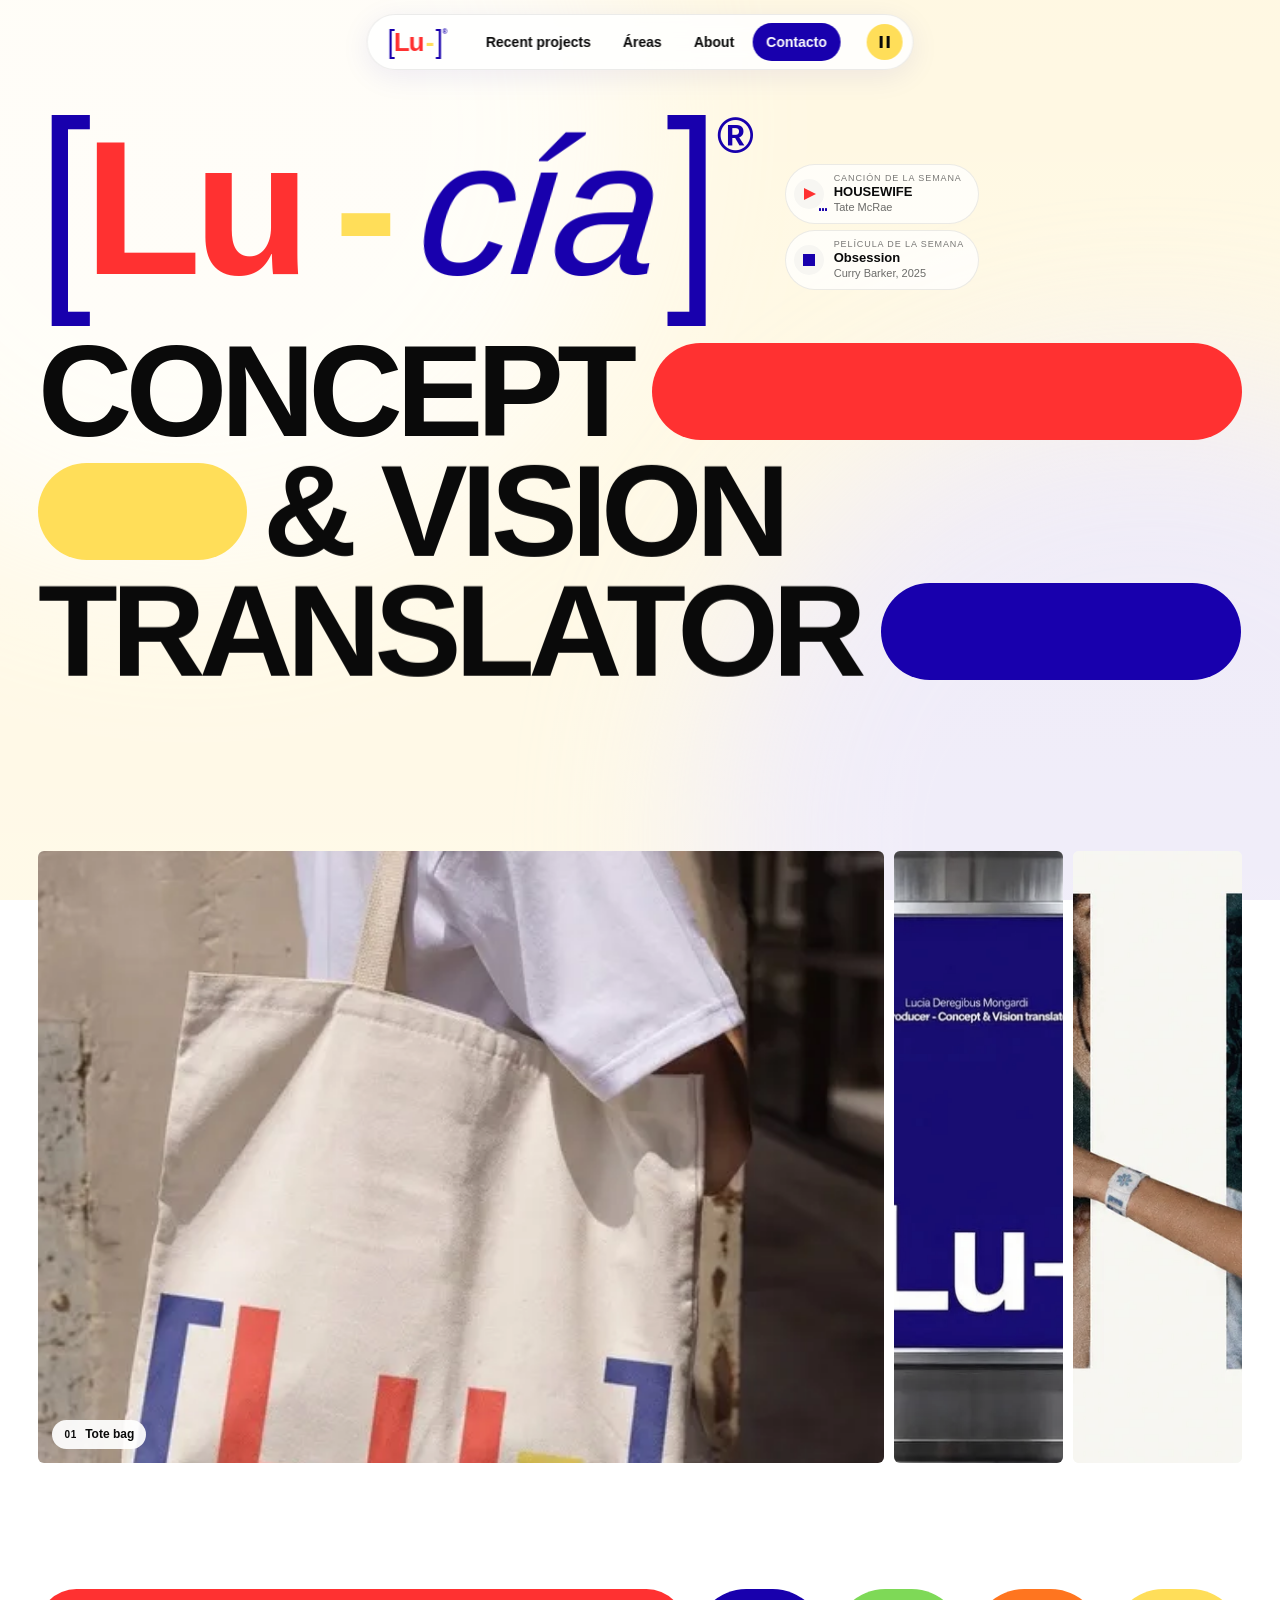
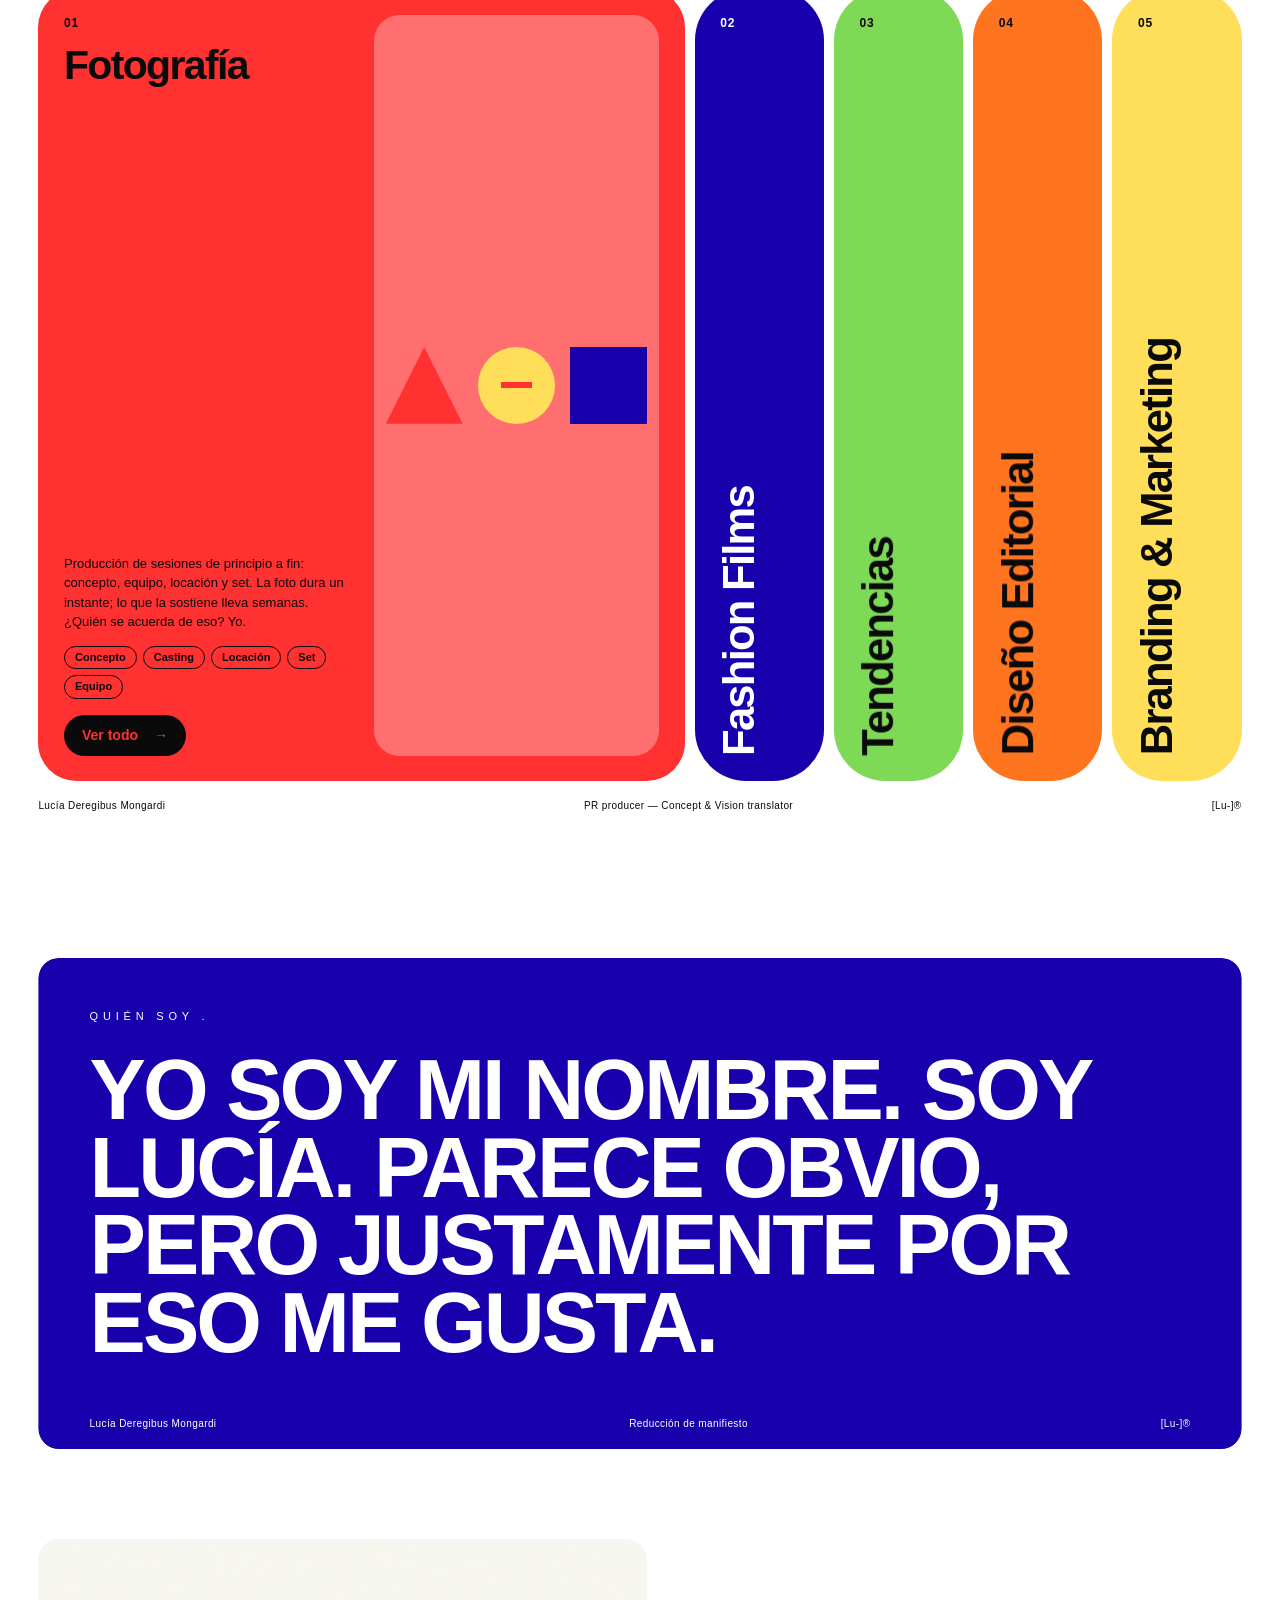
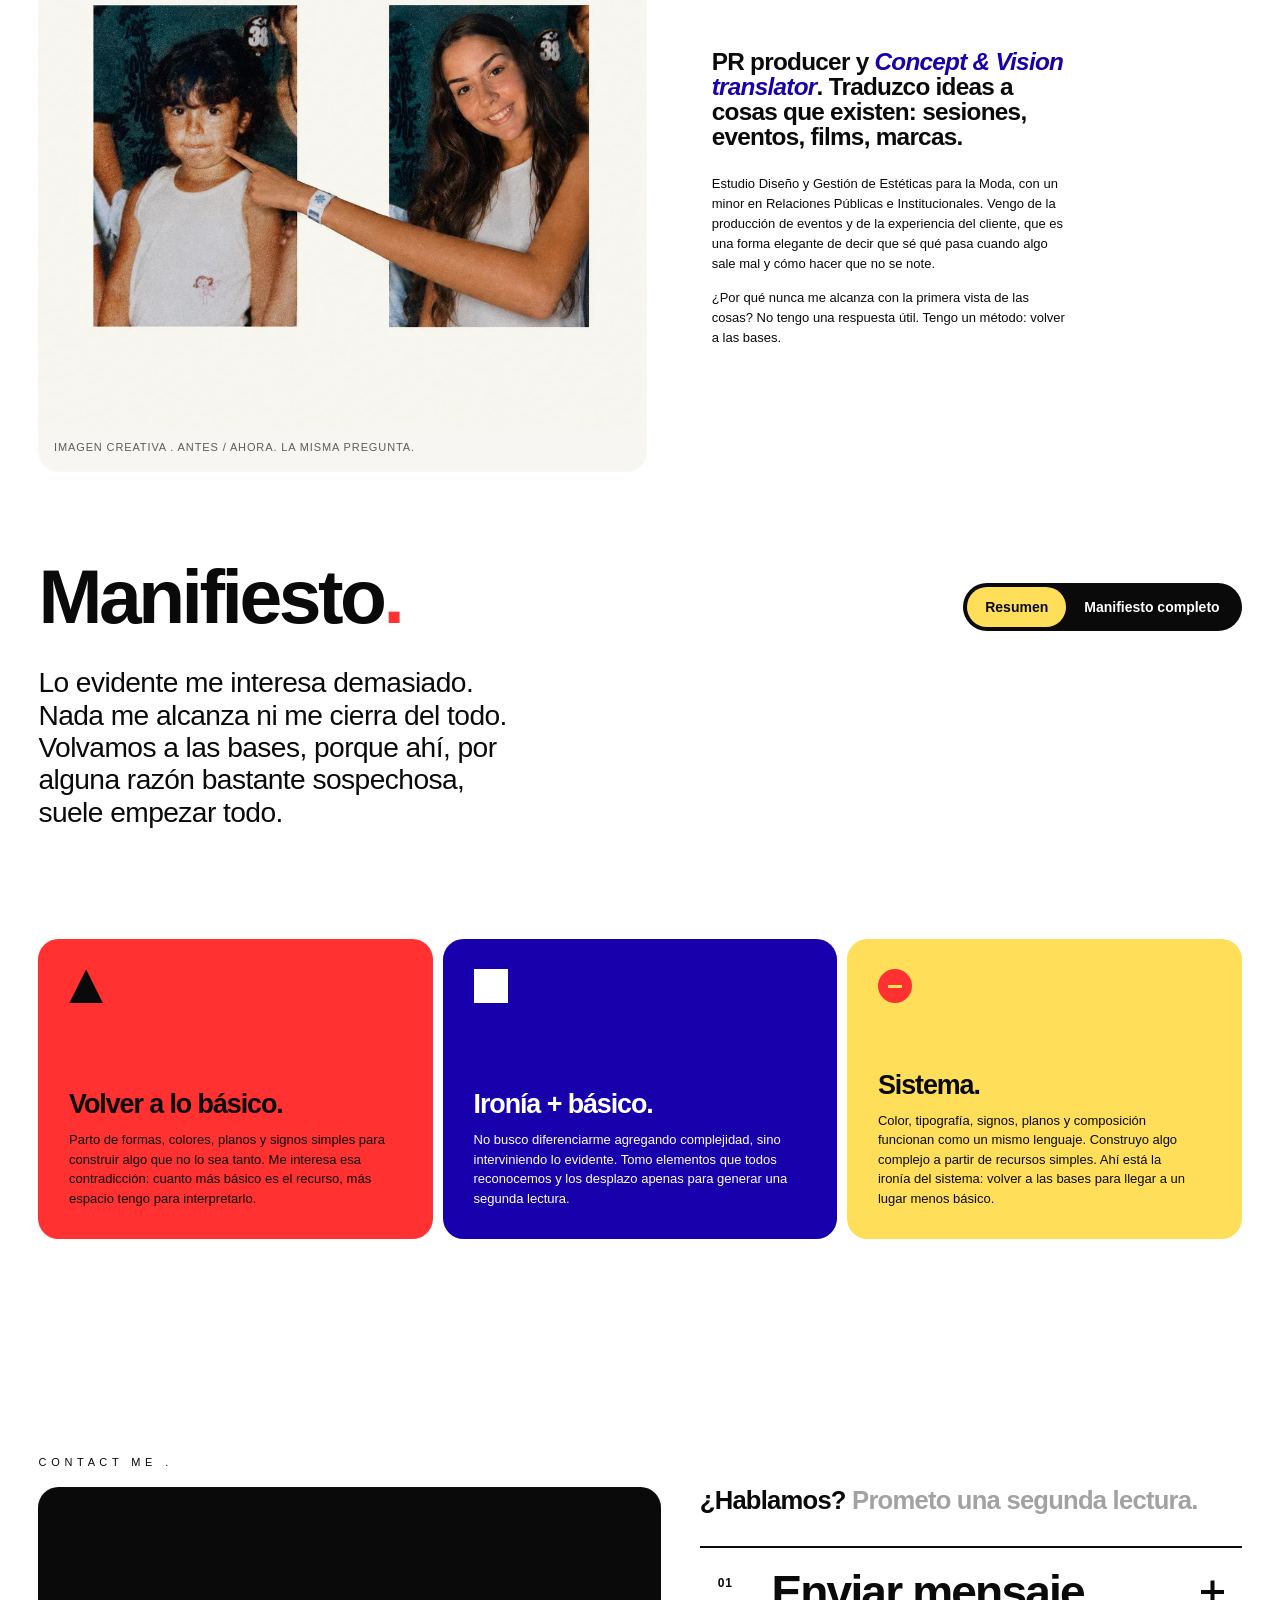
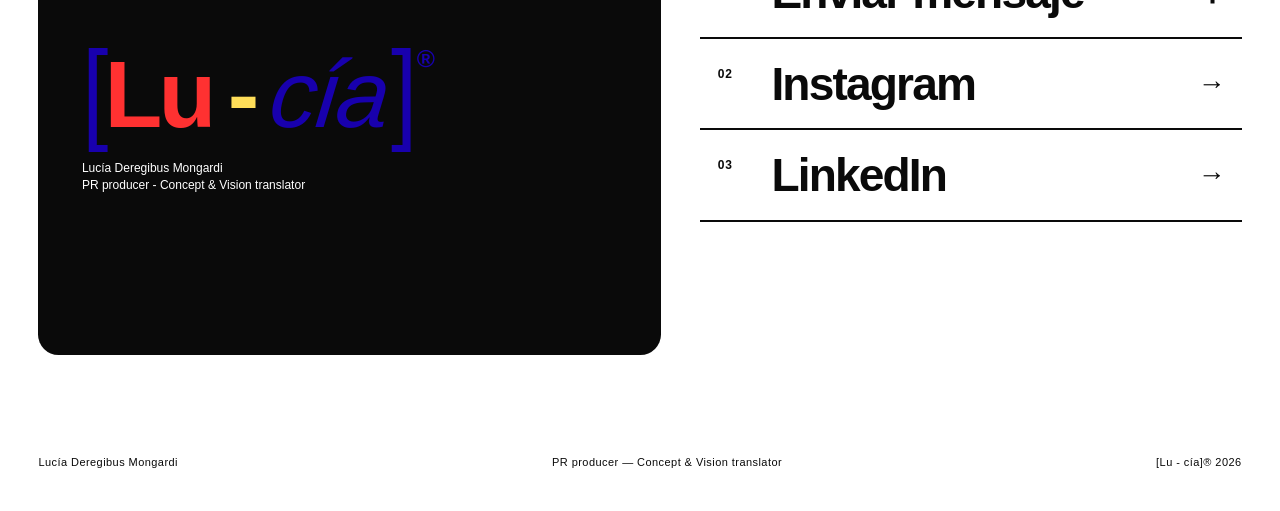
==== index.html @ e4027fa1 "Canción de la semana de fondo y "Recent projects" - Saca "mi portfolio creativo" del home. - HOUSEWI" ====
<!doctype html>
<html lang="es-AR">
<head>
  <meta charset="utf-8">
  <meta name="viewport" content="width=device-width, initial-scale=1">
  <title>[Lu - cía]® — Lucía Deregibus Mongardi · PR producer</title>
  <meta name="description" content="Lucía Deregibus Mongardi — PR producer · Concept & Vision translator. Fotografía, fashion films, tendencias, diseño editorial y branding. Volver a lo básico para llegar a un lugar menos básico.">
  <meta name="theme-color" content="#1800ad">

  <!-- Open Graph -->
  <meta property="og:type" content="website">
  <meta property="og:locale" content="es_AR">
  <meta property="og:title" content="[Lu - cía]® — Lucía Deregibus Mongardi">
  <meta property="og:description" content="PR producer · Concept & Vision translator. Lo evidente me interesa demasiado.">
  <meta property="og:url" content="https://lucia-s-portfolio.vercel.app/">
  <!-- Las redes necesitan la URL completa. JPG 1200×630: lo leen todas (WebP no siempre) -->
  <meta property="og:image" content="https://lucia-s-portfolio.vercel.app/assets/img/og-image.jpg">
  <meta property="og:image:width" content="1200">
  <meta property="og:image:height" content="630">
  <meta property="og:image:alt" content="Afiche azul con el logo [Lu-] en un vagón de subte">
  <meta name="twitter:card" content="summary_large_image">
  <meta name="twitter:image" content="https://lucia-s-portfolio.vercel.app/assets/img/og-image.jpg">

  <link rel="icon" href="assets/logo/favicon.svg" type="image/svg+xml">
  <link rel="stylesheet" href="css/styles.css">
  <!-- Marca que hay JS antes de pintar, para que los estados iniciales de las animaciones no parpadeen -->
  <!-- Marca que hay JS y decide si se muestra la intro (una vez por sesión,
       nunca con movimiento reducido) antes de pintar, para que no parpadee -->
  <script>
    document.documentElement.classList.add('js');
    try {
      if (!/intro-frame=/.test(location.search) &&
          (sessionStorage.getItem('lu-intro') || matchMedia('(prefers-reduced-motion: reduce)').matches))
        document.documentElement.classList.add('intro-seen');
    } catch (e) {}
  </script>
</head>
<body>
  <!-- Intro de entrada (js/intro.js). Decorativa: clic o tecla la saltean -->
  <canvas class="intro" data-intro aria-hidden="true"></canvas>
  <script src="js/intro.js"></script>

  <a class="skip-link" href="#main">Saltar al contenido</a>

  <!-- ================= FONDO GLOBAL DE BACKSTAGE =================
       Lo llena js/main.js a partir de SITE_CONFIG.backstage -->
  <div class="backstage" aria-hidden="true">
    <div class="backstage__stage"></div>
    <div class="backstage__veil"></div>
  </div>

  <!-- ================= NAVEGACIÓN FLOTANTE ================= -->
  <header class="nav" data-nav>
    <a class="nav__logo" href="#inicio" aria-label="[Lu - cía], volver al inicio">
      <span class="logo logo--mini" aria-hidden="true"><span class="logo__br">[</span><span class="logo__lu">Lu</span><span class="logo__dash">-</span><span class="logo__br">]</span><sup class="logo__r">®</sup></span>
    </a>
    <nav aria-label="Secciones">
      <ul class="nav__list">
        <!-- data-menu: js/common.js agrega el desplegable con cada sección -->
        <li><a href="#recent-projects">Recent<span class="nav__more-word"> projects</span></a></li>
        <li data-menu="areas"><a href="#areas">Áreas</a></li>
        <li data-menu="about"><a href="#about">About</a></li>
        <li><a href="#contacto">Contacto</a></li>
      </ul>
    </nav>
    <button class="backstage-toggle" type="button" aria-pressed="false" data-backstage-toggle>
      <span class="visually-hidden">Pausar fondo de backstage</span>
      <span aria-hidden="true" class="backstage-toggle__icon"></span>
    </button>
  </header>

  <main id="main">

    <!-- ===================== A. HERO ===================== -->
    <section class="hero" id="inicio" aria-labelledby="hero-title">
      <!-- Logo armado con HTML/CSS: cada pieza es animable por separado -->
      <div class="hero__logo">
        <span class="logo logo--hero" role="img" aria-label="[Lu - cía]®" data-logo>
          <span class="logo__br logo__br--l" data-piece="bl">[</span><span class="logo__lu" data-piece="lu">Lu</span><span class="logo__dash" data-piece="dash">-</span><span class="logo__cia" data-piece="cia">cía</span><span class="logo__br logo__br--r" data-piece="br">]</span><sup class="logo__r" data-piece="r">®</sup>
        </span>
        <div class="hero__side">
          <!-- Canción / película de la semana: sale de SITE_CONFIG.semana (js/main.js §12) -->
          <ul class="weekly" data-weekly data-hero-fade aria-label="De la semana" hidden></ul>
        </div>
      </div>

      <h1 class="hero__title" id="hero-title">
        <span class="row">
          <span class="mask"><span class="word" data-word>Concept</span></span>
          <span class="pill pill--red" data-pill aria-hidden="true"></span>
        </span>
        <span class="row">
          <span class="pill pill--yellow pill--short" data-pill aria-hidden="true"></span>
          <span class="mask"><span class="word" data-word>&amp; Vision</span></span>
        </span>
        <span class="row">
          <span class="mask"><span class="word" data-word>Translator</span></span>
          <span class="pill pill--blue" data-pill aria-hidden="true"></span>
        </span>
        <span class="visually-hidden"> — Lucía Deregibus Mongardi</span>
      </h1>
    </section>

    <!-- ===================== RECENT PROJECTS ===================== -->
    <!-- Rectángulos que se abren y cierran solos (js/main.js §11).
         Las imágenes salen de SITE_CONFIG.destacados -->
    <section class="highlights" id="recent-projects" aria-labelledby="recent-projects-title">
      <div class="highlights__head" data-reveal>
        <p class="label">R E C E N T &nbsp; P R O J E C T S &nbsp; .</p>
        <h2 class="visually-hidden" id="recent-projects-title">Recent projects</h2>
      </div>
      <ul class="highlights__list" data-highlights role="list"></ul>
    </section>

    <!-- ===================== B. ÁREAS ===================== -->
    <section class="areas" id="areas" aria-labelledby="areas-title">
      <h2 class="visually-hidden" id="areas-title">Áreas</h2>

      <!-- Paneles: los genera js/main.js desde SITE_CONFIG.services -->
      <div class="panels" data-panels></div>

      <footer class="panel-foot" aria-hidden="true">
        <span>Lucía Deregibus Mongardi</span><span>PR producer — Concept &amp; Vision translator</span><span>[Lu-]®</span>
      </footer>
    </section>

    <!-- ===================== C. ABOUT ===================== -->
    <section class="about" id="about" aria-labelledby="about-title">

      <!-- Bloque de texto grande y justificado (energía del panel amarillo de la referencia) -->
      <div class="about__statement" data-reveal="wipe">
        <h2 class="label" id="about-title">Q U I É N &nbsp; S O Y &nbsp; .</h2>
        <p class="statement">Yo soy mi nombre. Soy Lucía. Parece obvio, pero justamente por eso me gusta.</p>
        <footer class="panel-foot panel-foot--light" aria-hidden="true">
          <span>Lucía Deregibus Mongardi</span><span>Reducción de manifiesto</span><span>[Lu-]®</span>
        </footer>
      </div>

      <div class="about__grid">
        <figure class="about__photo" data-reveal="clip" data-tilt>
          <img src="assets/img/lucia-imagen-creativa.webp" alt="Imagen creativa: Lucía hoy señala con el dedo una foto suya de cuando era chica, con la misma remera blanca" width="981" height="787" loading="lazy">
          <figcaption class="label">Imagen creativa . Antes / ahora. La misma pregunta.</figcaption>
        </figure>

        <div class="about__bio" data-reveal>
          <p class="lead">PR producer y <em>Concept &amp; Vision translator</em>. Traduzco ideas a cosas que existen: sesiones, eventos, films, marcas.</p>
          <p>Estudio Diseño y Gestión de Estéticas para la Moda, con un minor en Relaciones Públicas e Institucionales. Vengo de la producción de eventos y de la experiencia del cliente, que es una forma elegante de decir que sé qué pasa cuando algo sale mal y cómo hacer que no se note.</p>
          <p>¿Por qué nunca me alcanza con la primera vista de las cosas? No tengo una respuesta útil. Tengo un método: volver a las bases.</p>
        </div>
      </div>

      <!-- Manifiesto: toggle Resumen / Completo (js/main.js §7) -->
      <div class="manifesto" id="manifiesto" data-reveal>
        <div class="manifesto__head">
          <h3 class="display display--md">Manifiesto<span class="dot">.</span></h3>
          <div class="toggle" role="group" aria-label="Versión del manifiesto">
            <button type="button" class="toggle__btn" aria-pressed="true" data-manifesto="summary">Resumen</button>
            <button type="button" class="toggle__btn" aria-pressed="false" data-manifesto="full">Manifiesto completo</button>
          </div>
        </div>

        <div class="manifesto__body" data-manifesto-panel="summary">
          <p class="manifesto__text">Lo evidente me interesa demasiado. Nada me alcanza ni me cierra del todo. Volvamos a las bases, porque ahí, por alguna razón bastante sospechosa, suele empezar todo.</p>
        </div>
        <div class="manifesto__body" data-manifesto-panel="full" hidden>
          <p class="manifesto__text" data-split>Yo soy mi nombre, soy Lucía, parece obvio pero justamente por eso me gusta. Porque todos lo dan por hecho y yo lo hice un nuevo discurso. A partir de ahí me pregunté, ¿por qué nunca me alcanza con la primera vista de las cosas? Y, como la ironía me destaca, no me respondí nada útil.</p>
          <p class="manifesto__text" data-split>Lo evidente me interesa demasiado. No por rebeldía estética, sino porque ya lo dan por hecho y eso lo hace interesante. Nada me alcanza ni me cierra del todo. Y no, no es una frase linda. Es más bien un problema de fábrica.</p>
          <p class="manifesto__text" data-split>Quiero equivocarme con estilo o sin él. Encontrar preguntas mejores que las anteriores y seguir mirando donde aparentemente no hay nada que mirar. Volvamos a las bases, porque ahí, por alguna razón bastante sospechosa, suele empezar todo.</p>
        </div>
      </div>

      <!-- Bloques del partido conceptual (textos literales del PDF) -->
      <div class="concepts" id="conceptos">
        <article class="concept concept--red" data-reveal>
          <span class="sign sign--tri" aria-hidden="true"></span>
          <h3>Volver a lo básico.</h3>
          <p>Parto de formas, colores, planos y signos simples para construir algo que no lo sea tanto. Me interesa esa contradicción: cuanto más básico es el recurso, más espacio tengo para interpretarlo.</p>
        </article>
        <article class="concept concept--blue" data-reveal>
          <span class="sign sign--square" aria-hidden="true"></span>
          <h3>Ironía + básico.</h3>
          <p>No busco diferenciarme agregando complejidad, sino interviniendo lo evidente. Tomo elementos que todos reconocemos y los desplazo apenas para generar una segunda lectura.</p>
        </article>
        <article class="concept concept--yellow" data-reveal>
          <span class="sign sign--circle" aria-hidden="true"></span>
          <h3>Sistema.</h3>
          <p>Color, tipografía, signos, planos y composición funcionan como un mismo lenguaje. Construyo algo complejo a partir de recursos simples. Ahí está la ironía del sistema: volver a las bases para llegar a un lugar menos básico.</p>
        </article>
      </div>
    </section>

    <!-- ===================== D. CONTACTO ===================== -->
    <section class="contact" id="contacto" aria-labelledby="contact-title">
      <h2 class="visually-hidden" id="contact-title">Contacto</h2>

      <div class="contact__grid">
        <!-- Tarjeta identitaria: cambia de variante sola (js/main.js §9) y también con clic -->
        <div class="variants" data-reveal>
          <p class="label">C O N T A C T &nbsp; M E &nbsp; .</p>
          <button type="button" class="variant-card" data-variant="0" aria-label="Cambiar variante de color del logo">
            <span class="logo logo--card" aria-hidden="true"><span class="logo__br">[</span><span class="logo__lu">Lu</span><span class="logo__dash">-</span><span class="logo__cia">cía</span><span class="logo__br">]</span><sup class="logo__r">®</sup></span>
            <span class="variant-card__meta"><span>Lucía Deregibus Mongardi</span><span>PR producer - Concept &amp; Vision translator</span></span>
          </button>
        </div>

        <div class="contact__side" data-reveal>
          <p class="contact__q">¿Hablamos? <span class="muted">Prometo una segunda lectura.</span></p>

          <!-- Opciones (acordeón). Las redes salen de SITE_CONFIG.socials -->
          <ul class="options" data-options>
            <li class="option option--red">
              <h3>
                <button type="button" class="option__btn" aria-expanded="false" aria-controls="opt-mail" id="opt-mail-btn">
                  <span class="option__num">01</span><span class="option__label">Enviar mensaje</span><span class="option__icon" aria-hidden="true"></span>
                </button>
              </h3>
              <div class="option__panel" id="opt-mail" role="region" aria-labelledby="opt-mail-btn" hidden>
                <form class="form" data-form novalidate>
                  <div class="form__row">
                    <label for="f-name">Nombre</label>
                    <input id="f-name" name="name" type="text" autocomplete="name" required>
                  </div>
                  <div class="form__row">
                    <label for="f-email">Email</label>
                    <input id="f-email" name="email" type="email" autocomplete="email" required>
                  </div>
                  <div class="form__row form__row--full">
                    <label for="f-subject">Asunto</label>
                    <input id="f-subject" name="subject" type="text" required>
                  </div>
                  <div class="form__row form__row--full">
                    <label for="f-message">Mensaje</label>
                    <textarea id="f-message" name="message" rows="5" required></textarea>
                  </div>
                  <div class="form__actions">
                    <button type="submit" class="btn">Enviar <span aria-hidden="true">→</span></button>
                    <p class="form__status" role="status" aria-live="polite" data-form-status></p>
                  </div>
                </form>
              </div>
            </li>
            <!-- Instagram / LinkedIn / Behance se insertan acá desde config.js -->
          </ul>
        </div>
      </div>

      <footer class="site-foot">
        <span>Lucía Deregibus Mongardi</span>
        <span>PR producer — Concept &amp; Vision translator</span>
        <span>[Lu - cía]® <span data-year></span></span>
      </footer>
    </section>
  </main>

  <!-- Cursor personalizado (solo punteros finos; se oculta en touch) -->
  <div class="cursor" aria-hidden="true"><span class="cursor__dot"></span></div>

  <script src="js/config.js"></script>
  <script src="js/common.js"></script>
  <script src="js/main.js" defer></script>
</body>
</html>
---- css/styles.css ----
/* ==========================================================================
   [Lu - cía]® — Lucía Deregibus Mongardi
   Hoja de estilos principal
   ========================================================================== */

/* ---------- Helvetica ----------
   Toda la tipografía (títulos y cuerpos) usa la familia "Lu Helvetica".
   Orden de búsqueda de cada peso:
   1. Los archivos licenciados en assets/fonts/ (los ven todas las visitas).
   2. Una Helvetica instalada en la compu de quien visita (Mac/iPhone la
      traen de fábrica; Windows y Android no).
   Si no encuentra ninguna, cae en Arial (ver README). */
@font-face {
  font-family: "Lu Helvetica";
  src: url("../assets/fonts/HelveticaWorld-Regular.woff2") format("woff2"),
       local("Helvetica World"), local("HelveticaWorld-Regular"),
       local("Helvetica Neue"), local("HelveticaNeue"),
       local("Helvetica"), local("Helvetica-Regular");
  font-weight: 400;
  font-style: normal;
  font-display: swap;
}
@font-face {
  font-family: "Lu Helvetica";
  src: url("../assets/fonts/HelveticaWorld-Italic.woff2") format("woff2"),
       local("Helvetica World Italic"), local("HelveticaWorld-Italic"),
       local("Helvetica Neue Italic"), local("HelveticaNeue-Italic"),
       local("Helvetica Oblique"), local("Helvetica-Oblique");
  font-weight: 400;
  font-style: italic;
  font-display: swap;
}
@font-face {
  font-family: "Lu Helvetica";
  src: url("../assets/fonts/HelveticaWorld-Bold.woff2") format("woff2"),
       local("Helvetica World Bold"), local("HelveticaWorld-Bold"),
       local("Helvetica Neue Bold"), local("HelveticaNeue-Bold"),
       local("Helvetica Bold"), local("Helvetica-Bold");
  font-weight: 700 900;
  font-style: normal;
  font-display: swap;
}

/* ---------- Tokens ---------- */
:root {
  /* Paleta oficial (PDF) */
  --blue: #1800ad;    /* estructura: corchetes, "cía" */
  --red: #ff3131;     /* presencia: "Lu" */
  --yellow: #ffde59;  /* interrupción: guión (usar poco) */
  --green: #7ed957;   /* acento secundario */
  --orange: #ff751f;  /* acento secundario */
  --black: #0a0a0a;
  --white: #ffffff;
  --paper: #f7f6f2;   /* blanco cálido de la imagen creativa */

  --font: "Lu Helvetica", "Helvetica Neue", Helvetica, Arial, sans-serif;
  --mono: ui-monospace, "SFMono-Regular", Menlo, Consolas, monospace;

  --gutter: clamp(16px, 3vw, 40px);
  --radius-pill: 999px;
  --radius: clamp(14px, 1.6vw, 24px);

  /* Curvas de movimiento: una sola familia para todo el sitio */
  --ease-out: cubic-bezier(.16, 1, .3, 1);
  --ease-in-out: cubic-bezier(.76, 0, .24, 1);
  --ease-organic: cubic-bezier(.45, 0, .15, 1); /* suave al arrancar, frenado largo */
}

/* ---------- Base ---------- */
*, *::before, *::after { box-sizing: border-box; }
html { scroll-behavior: smooth; -webkit-text-size-adjust: 100%; }
body {
  margin: 0;
  font-family: var(--font);
  color: var(--black);
  background: var(--white);
  line-height: 1.45;
  overflow-x: hidden;
  -webkit-font-smoothing: antialiased;
}
img { display: block; max-width: 100%; height: auto; }
a { color: inherit; }
button { font: inherit; color: inherit; }
:focus-visible { outline: 3px solid var(--blue); outline-offset: 3px; }

.visually-hidden {
  position: absolute !important; width: 1px; height: 1px; overflow: hidden;
  clip: rect(0 0 0 0); clip-path: inset(50%); white-space: nowrap;
}
.skip-link {
  position: fixed; left: 16px; top: -60px; z-index: 100;
  background: var(--blue); color: var(--white); padding: 10px 16px; border-radius: var(--radius-pill);
  text-decoration: none; font-weight: 700; transition: top .2s;
}
.skip-link:focus { top: 16px; }

/* Etiquetas espaciadas, como en el PDF ("I D E N T I D A D ...") */
.label {
  font-size: 11px;
  letter-spacing: .08em;
  text-transform: uppercase;
  font-weight: 400;
  margin: 0;
}
.muted { color: rgba(10,10,10,.38); }
.display {
  font-weight: 700;
  font-size: clamp(2.6rem, 8vw, 8.5rem);
  line-height: .9;
  letter-spacing: -.045em;
  margin: 0;
}
.display--md { font-size: clamp(2.2rem, 6vw, 6rem); }
.dot { color: var(--red); }

/* ==========================================================================
   LOGO [Lu - cía]®
   Cada pieza es un <span> para poder animarla por separado.
   ========================================================================== */
.logo {
  display: inline-flex;
  align-items: baseline;
  font-family: var(--font);
  line-height: 1;
  letter-spacing: -.04em;
  white-space: nowrap;
}
.logo > span { display: inline-block; }
.logo__br  { color: var(--blue); font-weight: 400; transform: scaleY(1.18); transform-origin: 50% 70%; }
.logo__lu  { color: var(--red); font-weight: 700; }
.logo__dash{ color: var(--yellow); font-weight: 700; margin: 0 .16em; }
.logo__cia { color: var(--blue); font-weight: 400; font-style: italic; transform: skewX(-6deg); padding-right: .06em; }
.logo__r   { color: var(--blue); font-size: .26em; font-weight: 700; align-self: flex-start; margin-left: .12em; display: inline-block; }

/* Variante monocromática (sobre azul / rojo / verde, como en la tarjeta identitaria) */
.logo--mono .logo__br, .logo--mono .logo__lu, .logo--mono .logo__dash,
.logo--mono .logo__cia, .logo--mono .logo__r { color: currentColor; }

.logo--mini { font-size: 26px; }
.logo--mini .logo__dash { margin: 0 .08em; }

/* ==========================================================================
   FONDO GLOBAL DE BACKSTAGE
   ========================================================================== */
/* Tonalidades: versiones muy claras de la paleta (≈85–90% blanco),
   así el fondo cambia de color pero siempre queda iluminado y el texto
   negro mantiene buen contraste. Para cambiar el ritmo: --tone-speed. */
.backstage {
  --tone-speed: 36s;
  position: fixed; inset: 0; z-index: -1; overflow: hidden;
  background-color: #fff6d9;
  animation: tones var(--tone-speed) ease-in-out infinite alternate;
}
@keyframes tones {
  0%   { background-color: #fff6d9; } /* amarillo claro */
  25%  { background-color: #ffe6e6; } /* rojo claro */
  50%  { background-color: #e8e5ff; } /* azul claro */
  75%  { background-color: #eaf9e2; } /* verde claro */
  100% { background-color: #ffeee2; } /* naranja claro */
}
/* Dos manchas de luz que flotan con tonos desfasados */
.backstage::before, .backstage::after {
  content: ""; position: absolute; width: 70vmax; height: 70vmax; border-radius: 50%;
  filter: blur(90px); opacity: .75;
}
.backstage::before {
  left: -20vmax; top: -25vmax; background: #ffffff;
  animation: drift-a 28s ease-in-out infinite alternate;
}
.backstage::after {
  right: -25vmax; bottom: -30vmax; background: #e0dcff;
  animation: drift-b 34s ease-in-out infinite alternate, tones-b var(--tone-speed) ease-in-out infinite alternate;
}
@keyframes drift-a { to { transform: translate3d(35vw, 30vh, 0) scale(1.15); } }
@keyframes drift-b { to { transform: translate3d(-40vw, -25vh, 0) scale(.9); } }
@keyframes tones-b {
  0%   { background: #e0dcff; }
  25%  { background: #e6f8dc; }
  50%  { background: #fff2c7; }
  75%  { background: #ffe0d0; }
  100% { background: #ffdcdc; }
}
.backstage-paused .backstage,
.backstage-paused .backstage::before,
.backstage-paused .backstage::after { animation-play-state: paused; }
.backstage__stage { position: absolute; inset: 0; z-index: 1; }
.backstage__veil { z-index: 2; }
.backstage__slide {
  position: absolute; inset: -4%;
  opacity: 0;
  transition: opacity 1.8s var(--ease-in-out);
  /* Opacidad y desenfoque controlados para que no compitan con el texto */
  filter: blur(6px) saturate(.8);
}
/* Las fotos se mezclan con el tono de fondo (multiply) y quedan suaves */
.backstage__slide.is-active { opacity: .18; }
.backstage__slide { mix-blend-mode: multiply; }
.backstage__slide img { width: 100%; height: 100%; object-fit: cover; }
/* Ken Burns suave */
.backstage__slide.is-active > * {
  animation: kenburns 16s linear both;
}
@keyframes kenburns {
  from { transform: scale(1) translate3d(0,0,0); }
  to   { transform: scale(1.08) translate3d(-1.5%, -1%, 0); }
}
.backstage__veil {
  position: absolute; inset: 0;
  background: linear-gradient(to bottom, rgba(255,255,255,.25), rgba(255,255,255,.4));
}
.backstage__credit {
  position: fixed; right: var(--gutter); bottom: 14px; z-index: 5; margin: 0;
  font-size: 10px; letter-spacing: .08em; text-transform: uppercase;
  color: rgba(10,10,10,.7); background: rgba(255,255,255,.8);
  padding: 4px 10px; border-radius: var(--radius-pill); pointer-events: none;
}

/* ==========================================================================
   NAV
   ========================================================================== */
.nav {
  position: fixed; z-index: 50;
  top: 14px; left: 50%; transform: translateX(-50%);
  display: flex; align-items: center; gap: clamp(10px, 2vw, 28px);
  padding: 8px 10px 8px 20px;
  background: rgba(255,255,255,.86);
  backdrop-filter: blur(10px);
  -webkit-backdrop-filter: blur(10px);
  border: 1px solid rgba(10,10,10,.08);
  border-radius: var(--radius-pill);
  box-shadow: 0 6px 30px rgba(24,0,173,.08);
}
.nav__logo { text-decoration: none; display: flex; }
.nav__list { display: flex; gap: 4px; list-style: none; margin: 0; padding: 0; }
.nav__list > li { position: relative; }
.nav__list > li > a {
  display: block; text-decoration: none; font-weight: 700; font-size: 14px;
  padding: 9px 14px; border-radius: var(--radius-pill);
  transition: background .3s var(--ease-out), color .3s var(--ease-out);
}
.nav__list > li > a:hover, .nav__list > li > a.is-current,
.nav__list > .has-sub:hover > a { background: var(--blue); color: var(--white); }

/* Desplegables de Áreas y About (js/common.js §5): se abren hacia abajo */
.nav__sub {
  position: absolute; top: 100%; left: 50%; translate: -50% 0;
  padding-top: 16px;              /* puente invisible: el hover no se corta */
  visibility: hidden; pointer-events: none;
  transition: visibility 0s .45s;
}
.nav__sub ul {
  list-style: none; margin: 0; padding: 8px; min-width: 300px;
  background: rgba(255,255,255,.97); border-radius: 22px;
  border: 1px solid rgba(10,10,10,.08);
  box-shadow: 0 18px 50px -12px rgba(24,0,173,.25);
  clip-path: inset(0 0 100% 0 round 22px);
  transition: clip-path .45s var(--ease-organic);
}
.nav__sub li { opacity: 0; translate: 0 -8px; transition: opacity .25s, translate .25s; }
.nav__sub a {
  display: flex; align-items: center; gap: 12px; text-decoration: none;
  padding: 10px 12px; border-radius: 14px;
  transition: background .25s var(--ease-out);
}
.nav__sub a:hover, .nav__sub a:focus-visible { background: rgba(24,0,173,.07); }
.nav__sub-dot { width: 12px; height: 12px; border-radius: 50%; flex: none; background: var(--blue); transition: scale .3s var(--ease-out); }
.nav__sub a:hover .nav__sub-dot { scale: 1.4; }
.nav__sub-text { display: flex; flex-direction: column; gap: 2px; }
.nav__sub-title { font-weight: 700; font-size: 14px; line-height: 1.1; }
.nav__sub-subtitle { font-size: 12px; color: rgba(10,10,10,.6); line-height: 1.2; }
/* Abierto: con el cursor encima o con foco de teclado */
.has-sub:hover > .nav__sub, .has-sub:focus-within > .nav__sub {
  visibility: visible; pointer-events: auto; transition-delay: 0s;
}
.has-sub:hover > .nav__sub ul, .has-sub:focus-within > .nav__sub ul { clip-path: inset(0 0 0 0 round 22px); }
.has-sub:hover > .nav__sub li, .has-sub:focus-within > .nav__sub li {
  opacity: 1; translate: 0 0;
  transition: opacity .4s var(--ease-organic), translate .5s var(--ease-organic);
  transition-delay: calc(.08s + var(--i) * .05s);
}
/* Después de elegir una opción se cierra aunque el cursor siga encima */
.has-sub.is-closing > .nav__sub { visibility: hidden; pointer-events: none; }

.backstage-toggle {
  width: 36px; height: 36px; border-radius: 50%; border: 0;
  background: var(--yellow); cursor: pointer; display: grid; place-items: center;
}
/* Ícono pausa / play dibujado con CSS */
.backstage-toggle__icon { width: 10px; height: 12px; border-left: 3px solid var(--black); border-right: 3px solid var(--black); }
.backstage-toggle[aria-pressed="true"] .backstage-toggle__icon {
  border: 0; width: 0; height: 0; margin-left: 3px;
  border-top: 6px solid transparent; border-bottom: 6px solid transparent; border-left: 10px solid var(--black);
}

/* ==========================================================================
   SIGNOS (triángulo / círculo / cuadrado del sistema)
   ========================================================================== */
.sign { display: inline-block; width: 1em; height: 1em; flex: none; }
.sign--tri { background: var(--red); clip-path: polygon(50% 0, 100% 100%, 0 100%); }
.sign--circle { background: radial-gradient(circle, var(--yellow) 0 30%, var(--yellow) 30% 100%); border-radius: 50%; position: relative; }
.sign--circle::after { content: ""; position: absolute; left: 30%; right: 30%; top: 46%; height: 8%; background: var(--red); }
.sign--square { background: var(--blue); }

/* ==========================================================================
   A. HERO
   ========================================================================== */
.hero {
  position: relative;
  padding: 112px var(--gutter) clamp(48px, 10vh, 120px);
  overflow-x: clip; /* los corchetes del logo entran desde afuera: que no ensanchen la página */
}
/* Logo + frase al lado, alineados por la base */
.hero__logo {
  display: flex; align-items: flex-end; flex-wrap: wrap; gap: 8px clamp(16px, 3vw, 48px);
  margin-bottom: clamp(12px, 3vh, 40px);
}
.logo--hero { font-size: clamp(3.4rem, 15vw, 15rem); }
.hero__side { display: flex; flex-direction: column; gap: 14px; margin-bottom: .9em; }
.hero__side .hero__tagline { margin: 0; }

/* De la semana (js/main.js §12): filas chicas, como fichas */
.weekly { list-style: none; margin: 0; padding: 0; display: flex; flex-direction: column; gap: 6px; max-width: 290px; }
.weekly[hidden] { display: none; }
.weekly__item > a, .weekly__static, .weekly__play {
  display: flex; align-items: center; gap: 10px;
  padding: 7px 14px 7px 8px; border-radius: var(--radius-pill);
  background: rgba(255,255,255,.75); border: 1px solid rgba(10,10,10,.08);
  text-decoration: none; color: inherit;
  transition: background .35s var(--ease-out), translate .5s var(--ease-organic);
}
.weekly__item > a:hover, .weekly__item > a:focus-visible,
.weekly__play:hover, .weekly__play:focus-visible { background: var(--white); translate: 4px 0; }
.weekly__play { font: inherit; text-align: left; cursor: pointer; width: 100%; }
.weekly__play:focus-visible { outline: 3px solid var(--blue); outline-offset: 2px; }
/* sonando: el triángulo "play" pasa a azul */
.music-playing .weekly__play .sign--tri { background: var(--blue); }
.weekly__icon {
  position: relative; display: grid; place-items: center; flex: none;
  width: 30px; height: 30px; border-radius: 50%; background: var(--paper); font-size: 12px;
}
.weekly__icon .sign--tri { rotate: 90deg; margin-left: 2px; } /* el triángulo de la marca como "play" */
.weekly__text { display: flex; flex-direction: column; min-width: 0; }
.weekly__type { font-size: 9px; letter-spacing: .1em; text-transform: uppercase; color: rgba(10,10,10,.55); }
.weekly__title { font-size: 13px; font-weight: 700; line-height: 1.15; white-space: nowrap; overflow: hidden; text-overflow: ellipsis; }
.weekly__detail { font-size: 11px; color: rgba(10,10,10,.6); white-space: nowrap; overflow: hidden; text-overflow: ellipsis; }
/* Barritas de ecualizador: la canción "suena" */
.weekly__eq { position: absolute; right: -3px; bottom: -2px; display: flex; gap: 1px; align-items: flex-end; height: 10px; }
.weekly__eq i { width: 2px; height: 100%; background: var(--blue); border-radius: 1px; transform-origin: bottom; scale: 1 .3; animation: eq 1s ease-in-out infinite paused; }
/* las barritas solo se mueven mientras suena la canción */
.music-playing .weekly__eq i, .music-playing .music__eq i { animation-play-state: running; }
.weekly__eq i:nth-child(2) { animation-delay: -.35s; }
.weekly__eq i:nth-child(3) { animation-delay: -.7s; }
@keyframes eq { 0%, 100% { scale: 1 .3; } 50% { scale: 1 1; } }

.hero__tagline {
  margin: 0 0 .9em;
  font-size: clamp(15px, 1.7vw, 26px); font-weight: 400; font-style: italic;
  letter-spacing: -.01em; line-height: 1.1; color: var(--blue);
}

.hero__title {
  margin: 0;
  font-weight: 700;
  font-size: clamp(2.4rem, 10.2vw, 11.5rem);
  line-height: .88;
  letter-spacing: -.05em;
  text-transform: uppercase;
}
/* Cada fila: palabra + píldora que ocupa el espacio que sobra */
.row { display: flex; align-items: center; gap: .12em; }
.mask { display: inline-block; overflow: hidden; padding: .02em .04em .1em 0; margin-bottom: -.08em; }
.word { display: inline-block; white-space: nowrap; will-change: transform; }

.pill {
  flex: 1 1 auto;
  min-width: 1.2em;
  height: .74em;
  border-radius: var(--radius-pill);
  display: flex; align-items: center; justify-content: center;
  transform-origin: left center;
}
.pill--short { flex: 0 0 1.6em; }
.pill--red { background: var(--red); }
.pill--yellow { background: var(--yellow); }
.pill--blue { background: var(--blue); color: var(--white); }
.pill__text {
  font-size: clamp(11px, 1.1vw, 18px);
  letter-spacing: .02em; font-weight: 700; line-height: 1.1;
  padding: 0 1.2em; text-align: center; text-transform: none;
}
.pill--red .pill__text { color: var(--black); }

/* ==========================================================================
   DESTACADOS — rectángulos que se abren y cierran solos (js/main.js §11)
   ========================================================================== */
.highlights { padding: clamp(24px, 4vh, 48px) 0 0; overflow-x: clip; }
.highlights__head { padding: 0 var(--gutter); margin-bottom: 18px; }
.highlights__list {
  list-style: none; margin: 0; padding: 0 var(--gutter);
  display: flex; gap: 10px;
  height: clamp(380px, 68vh, 720px);
}
.highlight {
  position: relative; flex: 1 1 0; min-width: 0;
  /* mismo movimiento orgánico que los paneles de Áreas */
  transition: flex-grow 1.1s var(--ease-organic);
}
.highlight.is-open { flex-grow: 5; }
.highlight__frame {
  position: absolute; inset: 0; display: block; overflow: hidden;
  border-radius: 6px; color: inherit; text-decoration: none; background: var(--paper);
}
a.highlight__frame:focus-visible { outline: 3px solid var(--blue); outline-offset: 3px; }
.highlight__frame img {
  width: 100%; height: 100%; object-fit: cover;
  scale: 1.18; filter: grayscale(.35);
  transition: scale 1.6s var(--ease-organic), filter 1.1s var(--ease-organic);
}
.highlight.is-open .highlight__frame img { scale: 1; filter: none; }
.highlight__caption {
  position: absolute; left: 14px; bottom: 14px; display: flex; gap: 8px; align-items: baseline;
  font-size: 12px; font-weight: 700; background: rgba(255,255,255,.92); color: var(--black);
  padding: 6px 12px; border-radius: var(--radius-pill); white-space: nowrap;
  opacity: 0; translate: 0 10px;
  transition: opacity .5s var(--ease-organic), translate .7s var(--ease-organic);
}
.highlight__caption span { font-size: 10px; letter-spacing: .08em; }
.highlight.is-open .highlight__caption { opacity: 1; translate: 0 0; transition-delay: .35s; }


/* ==========================================================================
   SECCIONES — cabecera y pie compartidos
   ========================================================================== */
.section-head { padding: 0 var(--gutter); margin-bottom: clamp(24px, 5vh, 56px); }
.section-head .label { margin-bottom: 18px; }

.panel-foot {
  display: flex; justify-content: space-between; gap: 16px; flex-wrap: wrap;
  font-size: 10px; letter-spacing: .04em; padding: 18px var(--gutter);
}

/* ==========================================================================
   B. ÁREAS
   ========================================================================== */
.areas { padding: clamp(80px, 14vh, 160px) 0 0; }

/* Sin títulos arriba: los paneles ocupan casi toda la pantalla */
.panels {
  display: flex; gap: 10px;
  padding: 0 var(--gutter);
  height: clamp(520px, 88vh, 960px);
}
.panel {
  --bg: var(--red); --fg: var(--black);
  position: relative; flex: 1 1 0; min-width: 0;
  background: var(--bg); color: var(--fg);
  border-radius: clamp(28px, 4vw, 64px);
  overflow: hidden;
  /* Movimiento orgánico: arranque y frenado suaves, sin golpe al final.
     --panel-dur / --ease-organic controlan el "peso" de la apertura. */
  --panel-dur: 1.1s;
  transition: flex-grow var(--panel-dur) var(--ease-organic), border-radius var(--panel-dur) var(--ease-organic);
}
.panel--red    { --bg: var(--red); }
.panel--blue   { --bg: var(--blue); --fg: var(--white); }
.panel--green  { --bg: var(--green); }
.panel--orange { --bg: var(--orange); }
.panel--yellow { --bg: var(--yellow); }

.panel__btn {
  all: unset; box-sizing: border-box; cursor: pointer;
  position: absolute; inset: 0; display: block; padding: clamp(18px, 2vw, 32px);
}
.panel__btn:focus-visible { outline: 3px solid var(--fg); outline-offset: -8px; border-radius: inherit; }
.panel__kicker { position: absolute; top: clamp(18px, 2vw, 32px); left: clamp(18px, 2vw, 32px); font-size: 12px; font-weight: 700; letter-spacing: .08em; }
/* Título vertical en estado cerrado */
.panel__title {
  position: absolute; left: clamp(18px, 2vw, 32px); bottom: clamp(18px, 2vw, 32px);
  margin: 0; font-weight: 700; letter-spacing: -.04em; line-height: .9;
  font-size: clamp(1.8rem, 3.4vw, 3.6rem);
  writing-mode: vertical-rl; transform: rotate(180deg);
  white-space: nowrap;
}
/* Panel abierto en dos columnas: a la izquierda título (arriba) y texto
   (abajo); a la derecha la imagen a toda la altura. Así nunca se pisan. */
.panel__body {
  position: absolute; inset: 0; padding: clamp(18px, 2vw, 32px);
  display: grid; grid-template-columns: 1fr 1fr; gap: clamp(16px, 2vw, 32px);
  pointer-events: none; /* el clic/hover sigue llegando al botón de abajo */
  opacity: 0; visibility: hidden;
}
.panel__body { grid-template-rows: minmax(0, 1fr); }
.panel__body > div { grid-column: 1; grid-row: 1; align-self: end; }
.panel__body[hidden] { display: none; }
/* Panel abierto: crece y muestra el detalle; el título pasa a horizontal */
.panel.is-open { flex-grow: 5; border-radius: clamp(24px, 3vw, 48px); }
.panel.is-open .panel__body { opacity: 1; visibility: visible; }

/* El título cambia de vertical a horizontal: en vez de saltar, se disuelve
   y vuelve a aparecer (dos nombres de animación para que se reinicie
   tanto al abrir como al cerrar). */
.panel__title { animation: panel-title-closed .7s .15s var(--ease-organic) both; }
.panel.is-open .panel__title { animation: panel-title-open .8s .3s var(--ease-organic) both; }
@keyframes panel-title-closed { from { opacity: 0; filter: blur(6px); } }
@keyframes panel-title-open { from { opacity: 0; filter: blur(8px); translate: 0 16px; } }

/* El contenido entra en cascada: texto, tags, "Ver todo" */
.panel.is-open .panel__body > div > * { animation: panel-rise .9s var(--ease-organic) both; }
.panel.is-open .panel__body > div > :nth-child(1) { animation-delay: .38s; }
.panel.is-open .panel__body > div > :nth-child(2) { animation-delay: .46s; }
.panel.is-open .panel__body > div > :nth-child(3) { animation-delay: .54s; }
@keyframes panel-rise { from { opacity: 0; translate: 0 18px; } }

/* La imagen se abre desde adentro y se asienta */
.panel.is-open .panel__media { animation: panel-media .2s .1s both, panel-media-open 1.2s .25s var(--ease-organic) both; }
.panel.is-open .panel__media > * { animation: panel-media-zoom 1.6s .25s var(--ease-organic) both; }
@keyframes panel-media { from { opacity: 0; } }
@keyframes panel-media-open { from { clip-path: inset(12% 10% 12% 10% round 40px); } to { clip-path: inset(0 round 0); } }
@keyframes panel-media-zoom { from { scale: 1.12; } }
.panel.is-open .panel__title {
  writing-mode: horizontal-tb; transform: none;
  top: clamp(44px, 4.5vw, 64px); bottom: auto;
  /* ancho = columna izquierda, para no meterse en la imagen */
  max-width: calc(50% - clamp(18px, 2vw, 32px) - clamp(8px, 1vw, 16px));
  font-size: clamp(1.8rem, 3.2vw, 3.6rem); white-space: normal;
}
.panel__text { font-size: clamp(13px, .95vw, 15px); line-height: 1.5; max-width: 40ch; margin: 0 0 14px; }
.panel__tags { display: flex; flex-wrap: wrap; gap: 6px; list-style: none; padding: 0; margin: 0; }
.panel__tags li { border: 1.5px solid currentColor; border-radius: var(--radius-pill); padding: 3px 10px; font-size: 11px; font-weight: 700; }
.panel__media { grid-column: 2; grid-row: 1; margin: 0; border-radius: clamp(18px, 2vw, 32px); overflow: hidden; width: 100%; height: 100%; min-height: 0; }
.panel__media img { width: 100%; height: 100%; object-fit: cover; }
.panel__placeholder {
  width: 100%; height: 100%; display: grid; place-items: center; gap: 0;
  background: color-mix(in srgb, var(--bg) 70%, white);
  font-size: clamp(40px, 6vw, 90px);
}
.panel__placeholder > div { display: flex; gap: .2em; }

/* ==========================================================================
   C. ABOUT
   ========================================================================== */
.about { padding: clamp(80px, 14vh, 160px) 0 0; }

.about__statement {
  background: var(--blue); color: var(--white);
  margin: 0 var(--gutter);
  border-radius: var(--radius);
  padding: clamp(24px, 4vw, 56px) clamp(20px, 4vw, 56px) 0;
}
.about__statement .label { margin-bottom: clamp(16px, 3vh, 32px); }
.statement {
  margin: 0;
  font-weight: 700; text-transform: uppercase;
  font-size: clamp(2rem, 6.6vw, 7.2rem);
  line-height: .92; letter-spacing: -.035em;
  text-align: left; /* marginado a la izquierda, en bandera a la derecha */
  hyphens: manual;
}
.panel-foot--light { padding-left: 0; padding-right: 0; margin-top: clamp(20px, 4vh, 48px); }

.about__grid {
  display: grid; grid-template-columns: 1.15fr 1fr; gap: clamp(24px, 5vw, 80px);
  padding: clamp(48px, 10vh, 120px) var(--gutter);
  align-items: center;
}
.about__photo img { transition: transform .8s var(--ease-out); }
.about__photo { margin: 0; background: var(--paper); border-radius: var(--radius); overflow: hidden; will-change: transform; }
.about__photo figcaption { padding: 12px 16px 16px; color: rgba(10,10,10,.65); }
.about__bio { font-size: clamp(13px, 1vw, 15px); line-height: 1.55; max-width: 50ch; }
.about__bio .lead { font-size: clamp(1.15rem, 1.9vw, 1.9rem); font-weight: 700; line-height: 1.02; letter-spacing: -.03em; margin-top: 0; }
.about__bio em { font-style: italic; color: var(--blue); }

/* Manifiesto */
.split-word { display: inline-block; }
.manifesto__body[hidden] { display: none; }
.manifesto { padding: 0 var(--gutter) clamp(48px, 10vh, 120px); }
.manifesto__head { display: flex; justify-content: space-between; align-items: end; gap: 20px; flex-wrap: wrap; margin-bottom: clamp(20px, 4vh, 40px); }
.toggle { display: inline-flex; background: var(--black); padding: 4px; border-radius: var(--radius-pill); }
.toggle__btn {
  border: 0; background: transparent; color: var(--white); cursor: pointer;
  padding: 10px 18px; border-radius: var(--radius-pill); font-weight: 700; font-size: 14px;
  transition: background .35s var(--ease-out), color .35s var(--ease-out);
}
.toggle__btn[aria-pressed="true"] { background: var(--yellow); color: var(--black); }
.manifesto__text {
  font-size: clamp(1.1rem, 2.2vw, 2.2rem); font-weight: 400; line-height: 1.15; letter-spacing: -.02em;
  max-width: 30ch; margin: 0 0 .7em;
}
.manifesto__body[data-manifesto-panel="full"] .manifesto__text { max-width: 40ch; font-size: clamp(1rem, 1.6vw, 1.6rem); }

/* Tarjetas del partido conceptual */
.concepts {
  display: grid; grid-template-columns: repeat(6, 1fr); gap: 10px;
  padding: 0 var(--gutter) clamp(48px, 10vh, 120px);
}
.concept {
  grid-column: span 2;
  border-radius: var(--radius); padding: clamp(20px, 2.4vw, 36px);
  min-height: 300px; display: flex; flex-direction: column;
}
.concept .sign { font-size: 34px; margin-bottom: auto; }
.concept h3 { font-size: clamp(1.4rem, 2.1vw, 2.1rem); line-height: .95; letter-spacing: -.04em; margin: 40px 0 12px; }
.concept p { margin: 0; font-size: 13px; line-height: 1.5; max-width: 44ch; }
.concept--blue  { background: var(--blue); color: var(--white); }
.concept--blue .sign--square { background: var(--white); }
.concept--red   { background: var(--red); }
.concept--red .sign--tri { background: var(--black); }
.concept--yellow { background: var(--yellow); }
.concept--yellow .sign--circle { background: var(--red); }
.concept--yellow .sign--circle::after { background: var(--yellow); }

/* Variantes del logo (tarjeta identitaria, al comienzo de Contacto) */
.variants { display: grid; gap: 16px; align-content: start; }
.variant-card {
  --card-bg: var(--black);
  border: 0; cursor: pointer; text-align: left;
  background: var(--card-bg); color: var(--white);
  border-radius: var(--radius);
  min-height: clamp(320px, 52vh, 560px); padding: clamp(20px, 3.4vw, 48px);
  display: flex; flex-direction: column; justify-content: center; gap: 18px;
  position: relative; overflow: hidden; isolation: isolate;
}
/* Círculo que trae el color de la variante siguiente (js/main.js §9) */
.variant-card__wipe { position: absolute; inset: 0; z-index: -1; pointer-events: none; }
.variant-card .logo { transition: color .3s; }
.variant-card .logo > *, .variant-card .logo__r { transition: color .35s var(--ease-out); }
.variant-card__meta { color: var(--card-meta, var(--white)); transition: color .4s; }
.logo--card { font-size: clamp(3.2rem, 7.4vw, 8rem); }
.variant-card__meta { display: flex; flex-direction: column; font-size: 12px; }
.hint { margin: 0; font-size: 12px; color: rgba(10,10,10,.6); }

/* ==========================================================================
   D. CONTACTO
   ========================================================================== */
.contact { padding: clamp(80px, 14vh, 160px) 0 0; }
/* Tarjeta a la izquierda, opciones de contacto al lado */
.contact__grid {
  display: grid; grid-template-columns: 1.15fr 1fr; gap: clamp(20px, 3vw, 48px);
  padding: 0 var(--gutter) clamp(48px, 8vh, 96px); align-items: start;
}
.contact__side { padding-top: 27px; } /* alinea con la tarjeta (debajo de su etiqueta) */
.contact__q { font-size: clamp(1.1rem, 2vw, 2rem); font-weight: 700; letter-spacing: -.03em; margin: 0 0 clamp(16px, 3vh, 28px); }

.options { list-style: none; margin: 0; padding: 0; border-top: 2px solid var(--black); }
.option { border-bottom: 2px solid var(--black); --hover: var(--red); }
.option--blue { --hover: var(--blue); }
.option--green { --hover: var(--green); }
.option--orange { --hover: var(--orange); }
.option h3 { margin: 0; }
.option__btn, .option__link {
  all: unset; box-sizing: border-box; cursor: pointer; width: 100%;
  display: flex; align-items: center; gap: clamp(12px, 3vw, 40px);
  padding: clamp(14px, 2.4vh, 24px) clamp(12px, 1.4vw, 20px);
  font-weight: 700; letter-spacing: -.04em; line-height: 1;
  font-size: clamp(1.8rem, 3.6vw, 3.8rem);
  position: relative; overflow: hidden; isolation: isolate;
}
/* Hover: un bloque de color barre desde la izquierda y el texto se desplaza */
.option__btn::before, .option__link::before {
  content: ""; position: absolute; inset: 0; z-index: -1;
  background: var(--hover); transform: scaleX(0); transform-origin: left;
  transition: transform .55s var(--ease-out);
}
.option__btn:hover::before, .option__link:hover::before,
.option__btn:focus-visible::before, .option__link:focus-visible::before,
.option__btn[aria-expanded="true"]::before { transform: scaleX(1); }
.option__label { transition: transform .55s var(--ease-out); }
.option__btn:hover .option__label, .option__link:hover .option__label { transform: translateX(.3em); }
.option--blue .option__link:hover, .option--blue .option__link:focus-visible { color: var(--white); }
.option__btn:focus-visible, .option__link:focus-visible { outline: 3px solid var(--black); outline-offset: -6px; }
.option__num { font-size: 12px; letter-spacing: .08em; font-weight: 700; align-self: flex-start; padding-top: .6em; }
.option__icon { margin-left: auto; width: .5em; height: .5em; position: relative; flex: none; }
.option__icon::before, .option__icon::after { content: ""; position: absolute; left: 0; right: 0; top: 50%; height: 4px; margin-top: -2px; background: currentColor; transition: transform .4s var(--ease-out); }
.option__icon::after { transform: rotate(90deg); }
.option__btn[aria-expanded="true"] .option__icon::after { transform: rotate(0); }
.option__arrow { margin-left: auto; font-size: .6em; transition: transform .5s var(--ease-out); }
.option__link:hover .option__arrow { transform: translate(.15em, -.15em) rotate(-45deg); }

.option__panel { padding: clamp(20px, 4vh, 40px) var(--gutter) clamp(32px, 6vh, 64px); background: var(--white); }
.form { display: grid; grid-template-columns: 1fr 1fr; gap: 18px 24px; max-width: 1100px; }
.form__row { display: flex; flex-direction: column; gap: 6px; }
.form__row--full { grid-column: 1 / -1; }
.form label { font-size: 12px; letter-spacing: .08em; text-transform: uppercase; font-weight: 700; }
.form input, .form textarea {
  font: inherit; font-size: 15px; padding: 12px 16px; border: 2px solid var(--black); border-radius: 18px; background: var(--white);
}
.form input { border-radius: var(--radius-pill); }
.form input:focus, .form textarea:focus { outline: none; border-color: var(--blue); box-shadow: 0 0 0 4px rgba(24,0,173,.15); }
.form__actions { grid-column: 1 / -1; display: flex; align-items: center; gap: 20px; flex-wrap: wrap; }
.btn {
  border: 0; cursor: pointer; background: var(--blue); color: var(--white);
  padding: 13px 26px; border-radius: var(--radius-pill); font-weight: 700; font-size: 15px;
  transition: background .3s var(--ease-out), transform .3s var(--ease-out);
}
.btn:hover { background: var(--red); color: var(--black); transform: translateY(-2px); }
.form__status { margin: 0; font-weight: 700; font-size: 14px; }
.form__status[data-state="error"] { color: #c40000; }
.form__status[data-state="ok"] { color: var(--blue); }
.form [aria-invalid="true"] { border-color: #c40000; background: #fff3f3; }
.btn:disabled { opacity: .6; cursor: progress; }

.site-foot {
  display: flex; justify-content: space-between; flex-wrap: wrap; gap: 12px;
  padding: 28px var(--gutter) 40px; font-size: 11px; letter-spacing: .04em;
}

/* ==========================================================================
   CURSOR PERSONALIZADO (se activa en js/main.js solo con mouse)
   mix-blend-mode: difference → el círculo blanco muestra el negativo
   del color que tiene debajo.
   ========================================================================== */
.cursor { display: none; }
.has-cursor, .has-cursor * { cursor: none !important; }
.has-cursor .cursor {
  display: block;
  position: fixed; left: 0; top: 0; z-index: 1000;
  pointer-events: none;
  mix-blend-mode: difference;
  opacity: 0; transition: opacity .3s;
}
.has-cursor .cursor.is-visible { opacity: 1; }
.cursor__dot {
  display: block;
  width: 22px; height: 22px; margin: -11px 0 0 -11px;
  border-radius: 50%;
  background: #fff;
  transition: transform .35s var(--ease-out);
}
/* Sobre algo clickeable: crece */
.cursor.is-hover .cursor__dot { transform: scale(2.6); }
/* Al presionar: se contrae */
.cursor.is-down .cursor__dot { transform: scale(.7); }
.cursor.is-hover.is-down .cursor__dot { transform: scale(2.1); }

/* ==========================================================================
   REVEAL AL ENTRAR EN PANTALLA
   El JS agrega .js a <html>; sin JS todo queda visible.
   ========================================================================== */
.js [data-reveal] { opacity: 0; transform: translateY(40px); transition: opacity .9s var(--ease-out), transform .9s var(--ease-out); }
.js [data-reveal="clip"] { opacity: 1; transform: none; clip-path: inset(100% 0 0 0 round var(--radius)); transition: clip-path 1.2s var(--ease-in-out); }
.js [data-reveal="wipe"] { opacity: 1; transform: none; clip-path: inset(0 100% 0 0 round var(--radius)); transition: clip-path 1.1s var(--ease-in-out); }
.js [data-reveal].is-in { opacity: 1; transform: none; }
.js [data-reveal="clip"].is-in, .js [data-reveal="wipe"].is-in { clip-path: inset(0 0 0 0 round var(--radius)); }

/* Estado inicial del hero (antes de la animación de entrada) */
.js .hero [data-piece], .js .hero [data-pill], .js .hero [data-word], .js .hero [data-hero-fade] { opacity: 0; }

/* ==========================================================================
   RESPONSIVE
   ========================================================================== */
@media (max-width: 1024px) {
  .concept { grid-column: span 3; }
  .concept:nth-child(3) { grid-column: 1 / -1; }
  .contact__grid { grid-template-columns: 1fr; }
  .contact__side { padding-top: 0; }
}

@media (max-width: 760px) {
  .nav { left: 12px; right: 12px; transform: none; justify-content: space-between; padding-left: 16px; }
  .nav__list > li > a { padding: 8px 6px; font-size: 12px; letter-spacing: -.01em; }
  .nav { gap: 4px; padding: 6px 6px 6px 12px; }
  .nav__list { gap: 0; }
  .nav__more-word { position: absolute; width: 1px; height: 1px; overflow: hidden; clip-path: inset(50%); } /* "Recent" solo, para que entre */
  .logo--mini { font-size: 21px; }
  .backstage-toggle { flex: none; width: 30px; height: 30px; }
  .nav__sub { display: none; } /* en celular: navegación simple */

  .hero { padding-top: 88px; }
  .row { gap: .08em; }
  .pill__text { display: none; }
  /* Destacados en columna: se abren hacia abajo */
  .highlights__list { flex-direction: column; height: 82vh; }

  /* Paneles apilados */
  .panels { flex-direction: column; height: auto; }
  .panel { min-height: 96px; flex: none; border-radius: 48px; }
  .panel__btn { position: relative; display: flex; align-items: center; gap: 14px; min-height: 96px; }
  .panel__kicker { position: static; order: -1; }
  .panel.is-open .panel__title { font-size: clamp(1.6rem, 7vw, 2.4rem); max-width: none; }
  .panel__title { position: static; writing-mode: horizontal-tb; transform: none; font-size: clamp(1.6rem, 7vw, 2.4rem); white-space: normal; }
  .panel__body { position: static; grid-template-columns: 1fr; grid-template-rows: auto; padding-top: 0; }
  .panel__body > div, .panel__media { grid-column: auto; grid-row: auto; }
  .panel__media { aspect-ratio: 4/3; height: auto; }

  .about__grid { grid-template-columns: 1fr; }
  .concepts { grid-template-columns: 1fr; }
  .concept, .concept:nth-child(3) { grid-column: auto; min-height: 0; }
  .variant-card { min-height: 240px; }
  .form { grid-template-columns: 1fr; }
  .option__num { display: none; }
}

/* ==========================================================================
   MINI REPRODUCTOR — canción de la semana (js/main.js §13)
   Aparece en la esquina cuando empieza a sonar. YouTube pide que el
   reproductor se vea (mín. 200×200), por eso no está escondido.
   ========================================================================== */
.music {
  position: fixed; left: 16px; bottom: 16px; z-index: 60;
  width: 216px; padding: 8px; border-radius: 20px;
  background: rgba(255,255,255,.95); border: 1px solid rgba(10,10,10,.08);
  box-shadow: 0 18px 50px -14px rgba(24,0,173,.35);
  visibility: hidden; opacity: 0; translate: 0 20px;
  transition: opacity .5s var(--ease-organic), translate .6s var(--ease-organic), visibility 0s .6s;
}
.music.is-on { visibility: visible; opacity: 1; translate: 0 0; transition-delay: 0s; }
.music__head { display: flex; align-items: center; gap: 8px; padding: 2px 2px 8px; }
.music__eq { display: flex; gap: 2px; align-items: flex-end; height: 14px; flex: none; }
.music__eq i { width: 3px; height: 100%; background: var(--red); border-radius: 2px; transform-origin: bottom; scale: 1 .3; animation: eq 1s ease-in-out infinite paused; }
.music__eq i:nth-child(2) { animation-delay: -.35s; background: var(--yellow); }
.music__eq i:nth-child(3) { animation-delay: -.7s; background: var(--blue); }
.music__text { display: flex; flex-direction: column; min-width: 0; flex: 1; }
.music__type { font-size: 9px; letter-spacing: .1em; text-transform: uppercase; color: rgba(10,10,10,.55); }
.music__title { font-size: 12px; font-weight: 700; white-space: nowrap; overflow: hidden; text-overflow: ellipsis; }
.music__btn {
  flex: none; width: 28px; height: 28px; border-radius: 50%; border: 0; cursor: pointer;
  background: var(--paper); font-size: 11px; font-weight: 700; line-height: 1;
}
.music__btn:hover, .music__btn:focus-visible { background: var(--yellow); }
.music__player { width: 200px; height: 200px; border-radius: 12px; overflow: hidden; background: var(--black); }
.music__player iframe { display: block; width: 200px; height: 200px; border: 0; }

/* ==========================================================================
   INTRO DE ENTRADA (js/intro.js)
   Un canvas a pantalla completa por encima de todo. El hero queda debajo
   en su posición final; al terminar, el canvas se desvanece.
   ========================================================================== */
.intro { display: none; }
.js .intro {
  display: block; position: fixed; inset: 0; z-index: 1100;
  width: 100vw; height: 100vh; height: 100dvh;
  background: #1800ad; /* mismo color que el primer cuadro: sin parpadeo */
}
.intro-seen .intro { display: none; }
.intro-running { overflow: hidden; }             /* sin scroll mientras corre */
.has-cursor .intro { cursor: pointer !important; } /* el cursor propio queda debajo */

/* ==========================================================================
   TRANSICIÓN ENTRE PÁGINAS (js/common.js §4)
   ========================================================================== */
.page-wipe { position: fixed; inset: 0; z-index: 900; pointer-events: none; }

/* "Ver todo" dentro de cada panel de Áreas → lleva a area.html */
.panel__more {
  display: inline-flex; align-items: center; gap: 8px; margin-top: 16px;
  pointer-events: auto; text-decoration: none; font-weight: 700; font-size: 14px;
  background: var(--fg); color: var(--bg); padding: 10px 18px; border-radius: var(--radius-pill);
  transition: transform .4s var(--ease-out);
}
.panel__more:hover, .panel__more:focus-visible { transform: translateX(4px); }

/* ==========================================================================
   MOVIMIENTO REDUCIDO: todo estático y visible
   ========================================================================== */
@media (prefers-reduced-motion: reduce) {
  html { scroll-behavior: auto; }
  *, *::before, *::after { animation: none !important; transition-duration: .01ms !important; }
  .js [data-reveal], .js .hero [data-piece], .js .hero [data-pill], .js .hero [data-word], .js .hero [data-hero-fade] {
    opacity: 1 !important; transform: none !important; clip-path: none !important;
  }
}
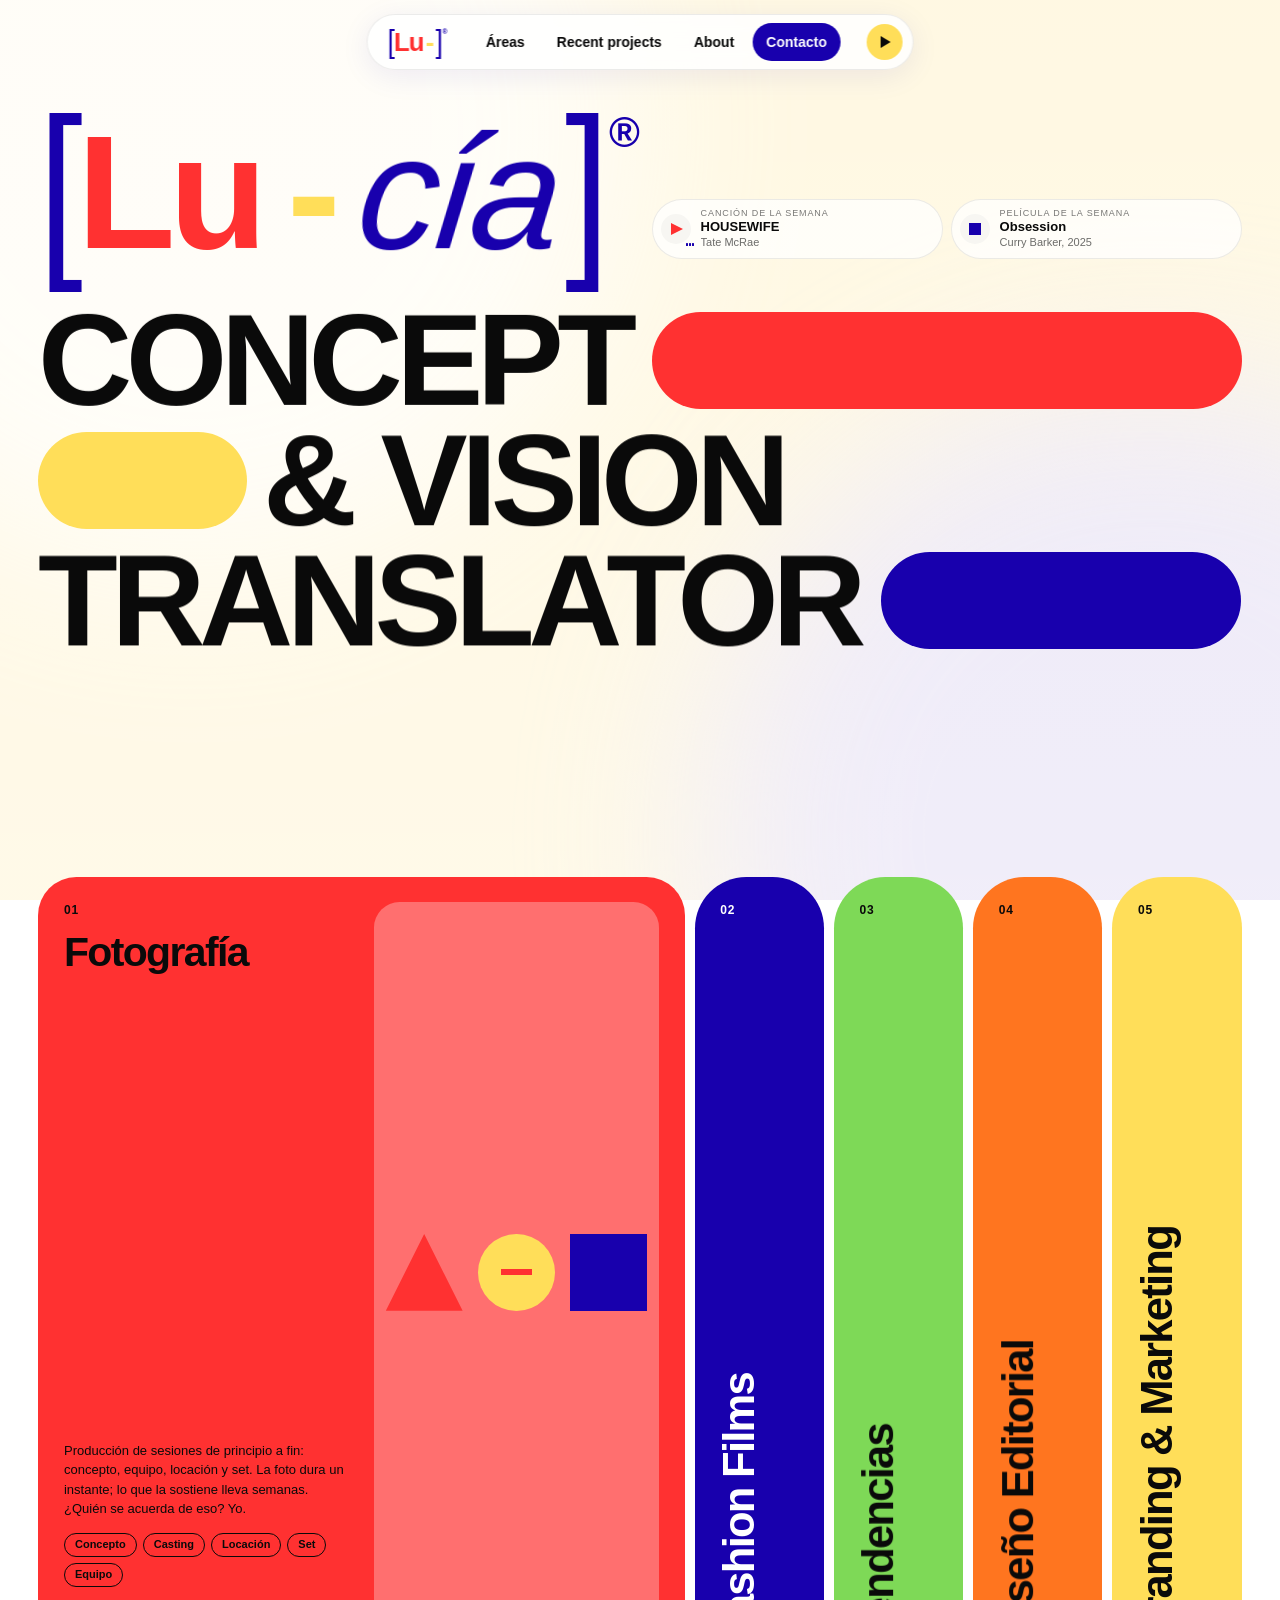
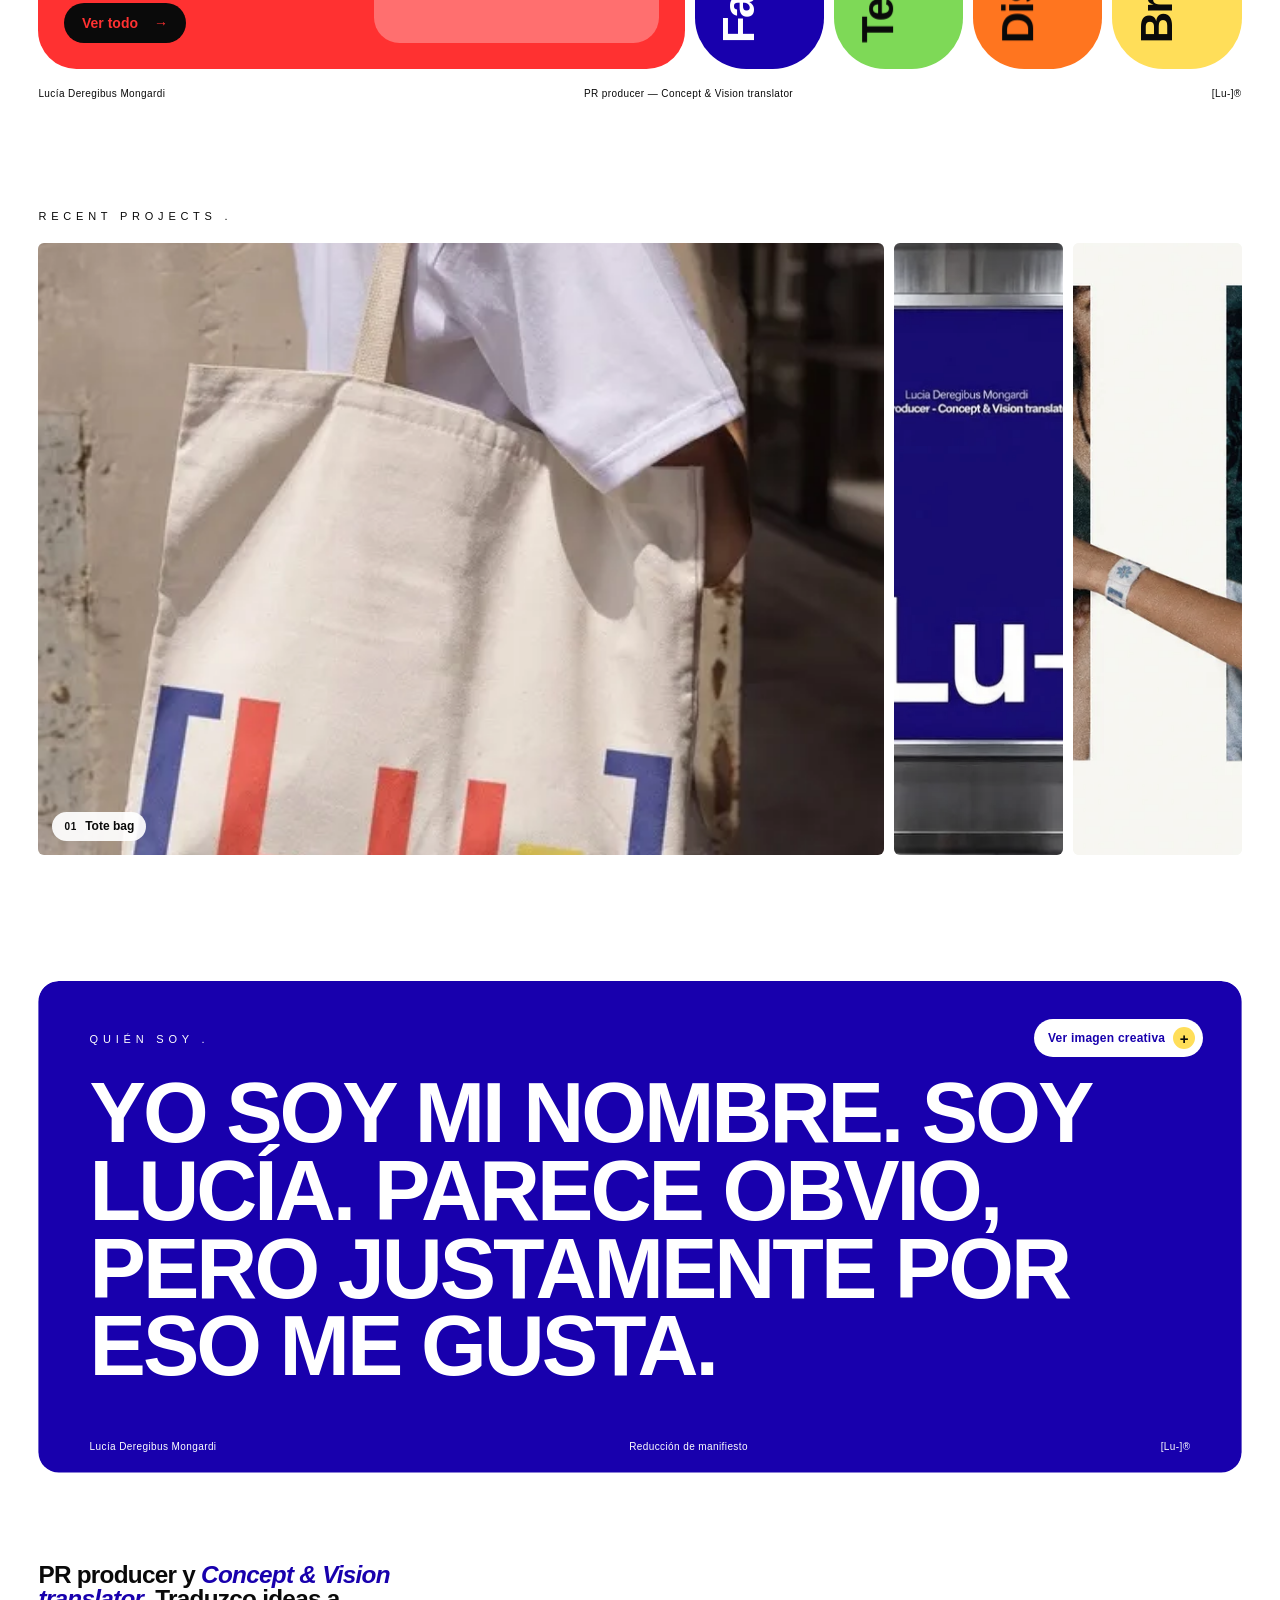
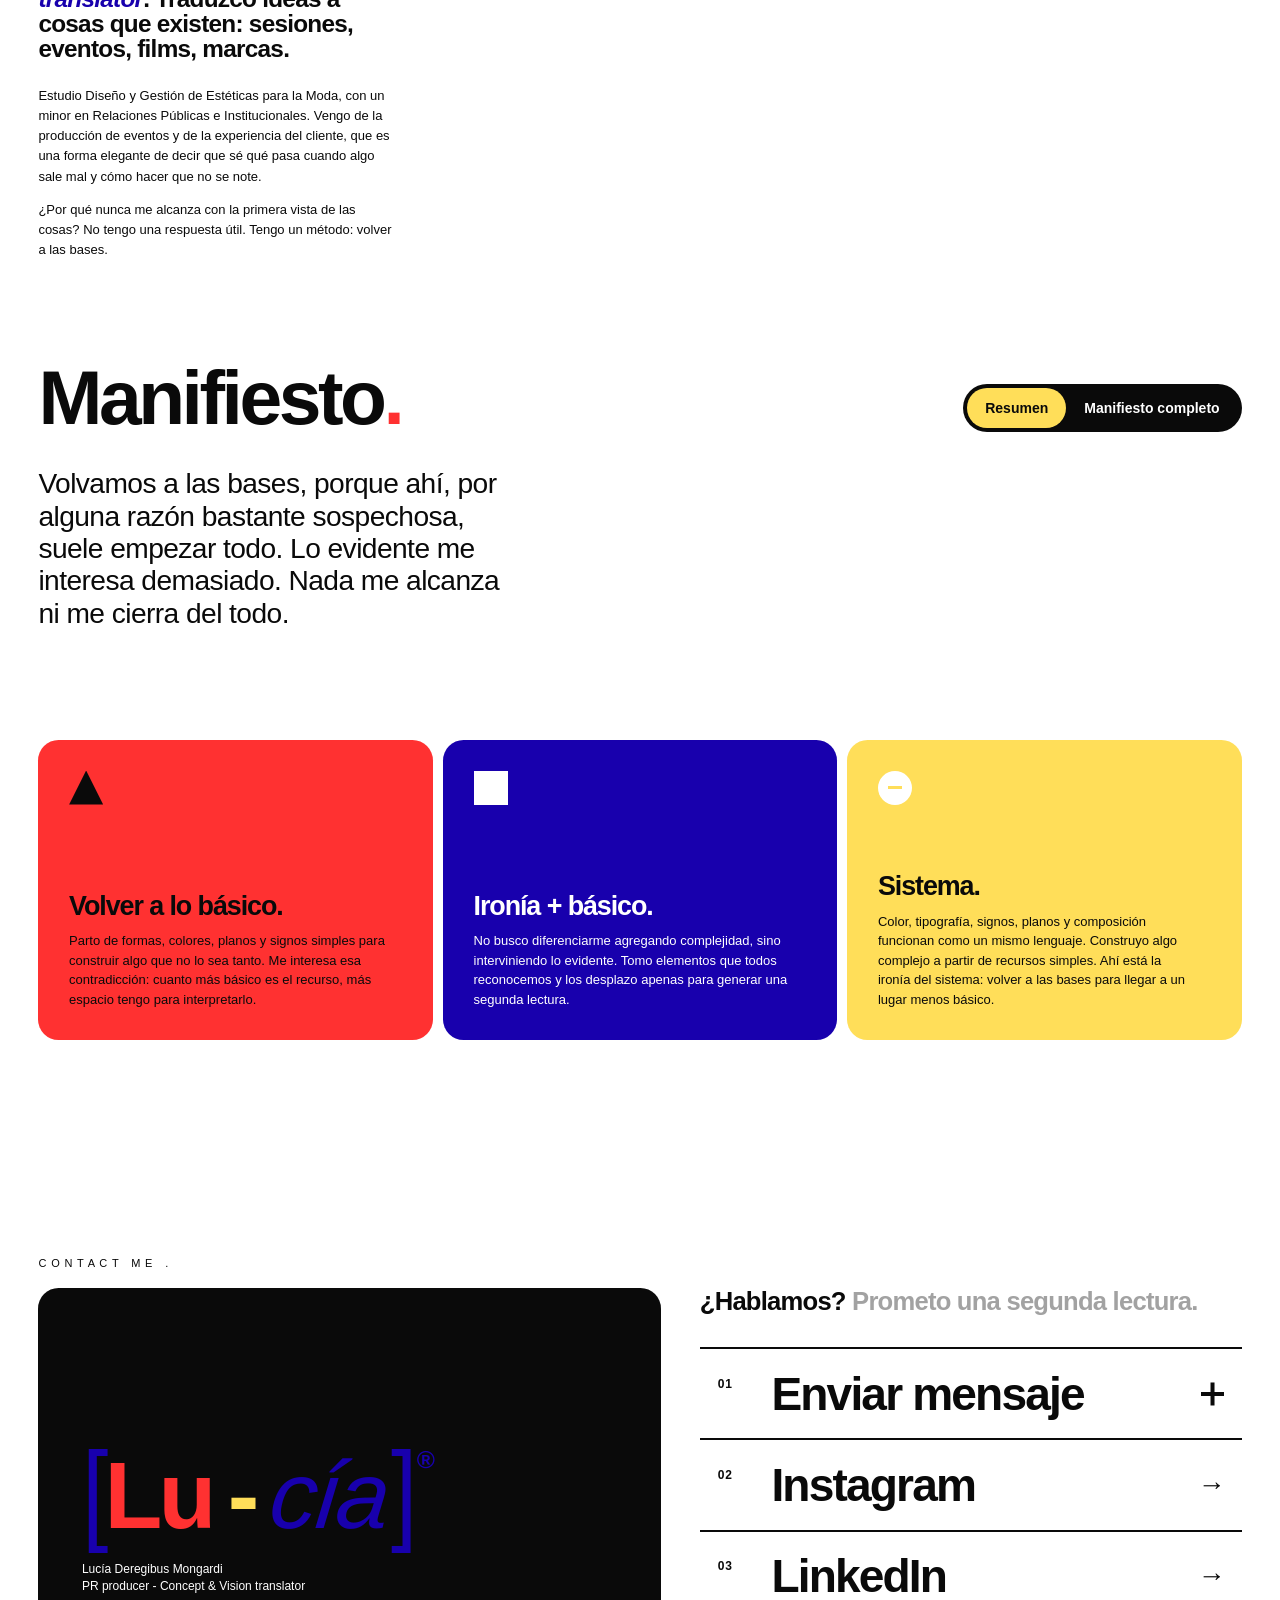
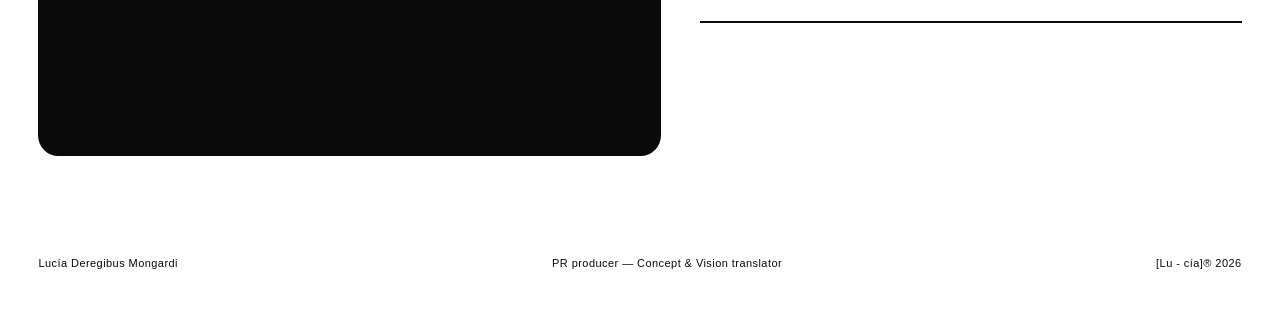
==== commit c355a8f0: "Mejorar reproductor musical y sección About" ====
--- a/index.html
+++ b/index.html
@@ -57,8 +57,8 @@
     <nav aria-label="Secciones">
       <ul class="nav__list">
         <!-- data-menu: js/common.js agrega el desplegable con cada sección -->
+        <li data-menu="areas"><a href="#areas">Áreas</a></li>
         <li><a href="#recent-projects">Recent<span class="nav__more-word"> projects</span></a></li>
-        <li data-menu="areas"><a href="#areas">Áreas</a></li>
         <li data-menu="about"><a href="#about">About</a></li>
         <li><a href="#contacto">Contacto</a></li>
       </ul>
@@ -101,6 +101,18 @@
       </h1>
     </section>
 
+    <!-- ===================== B. ÁREAS ===================== -->
+    <section class="areas" id="areas" aria-labelledby="areas-title">
+      <h2 class="visually-hidden" id="areas-title">Áreas</h2>
+
+      <!-- Paneles: los genera js/main.js desde SITE_CONFIG.services -->
+      <div class="panels" data-panels></div>
+
+      <footer class="panel-foot" aria-hidden="true">
+        <span>Lucía Deregibus Mongardi</span><span>PR producer — Concept &amp; Vision translator</span><span>[Lu-]®</span>
+      </footer>
+    </section>
+
     <!-- ===================== RECENT PROJECTS ===================== -->
     <!-- Rectángulos que se abren y cierran solos (js/main.js §11).
          Las imágenes salen de SITE_CONFIG.destacados -->
@@ -112,23 +124,15 @@
       <ul class="highlights__list" data-highlights role="list"></ul>
     </section>
 
-    <!-- ===================== B. ÁREAS ===================== -->
-    <section class="areas" id="areas" aria-labelledby="areas-title">
-      <h2 class="visually-hidden" id="areas-title">Áreas</h2>
-
-      <!-- Paneles: los genera js/main.js desde SITE_CONFIG.services -->
-      <div class="panels" data-panels></div>
-
-      <footer class="panel-foot" aria-hidden="true">
-        <span>Lucía Deregibus Mongardi</span><span>PR producer — Concept &amp; Vision translator</span><span>[Lu-]®</span>
-      </footer>
-    </section>
-
     <!-- ===================== C. ABOUT ===================== -->
     <section class="about" id="about" aria-labelledby="about-title">
 
-      <!-- Bloque de texto grande y justificado (energía del panel amarillo de la referencia) -->
-      <div class="about__statement" data-reveal="wipe">
+      <!-- Bloque "Quién soy": al hacer clic se despliega la imagen creativa (js/main.js §14) -->
+      <div class="about__statement" id="quien-soy" data-reveal="wipe">
+        <button type="button" class="statement__toggle" aria-expanded="false" aria-controls="about-photo" data-photo-toggle>
+          <span class="visually-hidden">Ver la imagen creativa</span>
+        </button>
+        <span class="statement__hint" aria-hidden="true">Ver imagen creativa <span class="statement__plus">+</span></span>
         <h2 class="label" id="about-title">Q U I É N &nbsp; S O Y &nbsp; .</h2>
         <p class="statement">Yo soy mi nombre. Soy Lucía. Parece obvio, pero justamente por eso me gusta.</p>
         <footer class="panel-foot panel-foot--light" aria-hidden="true">
@@ -137,7 +141,7 @@
       </div>
 
       <div class="about__grid">
-        <figure class="about__photo" data-reveal="clip" data-tilt>
+        <figure class="about__photo" id="about-photo" data-tilt hidden>
           <img src="assets/img/lucia-imagen-creativa.webp" alt="Imagen creativa: Lucía hoy señala con el dedo una foto suya de cuando era chica, con la misma remera blanca" width="981" height="787" loading="lazy">
           <figcaption class="label">Imagen creativa . Antes / ahora. La misma pregunta.</figcaption>
         </figure>
@@ -160,7 +164,7 @@
         </div>
 
         <div class="manifesto__body" data-manifesto-panel="summary">
-          <p class="manifesto__text">Lo evidente me interesa demasiado. Nada me alcanza ni me cierra del todo. Volvamos a las bases, porque ahí, por alguna razón bastante sospechosa, suele empezar todo.</p>
+          <p class="manifesto__text">Volvamos a las bases, porque ahí, por alguna razón bastante sospechosa, suele empezar todo. Lo evidente me interesa demasiado. Nada me alcanza ni me cierra del todo.</p>
         </div>
         <div class="manifesto__body" data-manifesto-panel="full" hidden>
           <p class="manifesto__text" data-split>Yo soy mi nombre, soy Lucía, parece obvio pero justamente por eso me gusta. Porque todos lo dan por hecho y yo lo hice un nuevo discurso. A partir de ahí me pregunté, ¿por qué nunca me alcanza con la primera vista de las cosas? Y, como la ironía me destaca, no me respondí nada útil.</p>
--- a/css/styles.css
+++ b/css/styles.css
@@ -234,7 +234,7 @@
 .nav__list { display: flex; gap: 4px; list-style: none; margin: 0; padding: 0; }
 .nav__list > li { position: relative; }
 .nav__list > li > a {
-  display: block; text-decoration: none; font-weight: 700; font-size: 14px;
+  display: block; text-decoration: none; font-weight: 700; font-size: 14px; white-space: nowrap;
   padding: 9px 14px; border-radius: var(--radius-pill);
   transition: background .3s var(--ease-out), color .3s var(--ease-out);
 }
@@ -311,15 +311,19 @@
 }
 /* Logo + frase al lado, alineados por la base */
 .hero__logo {
-  display: flex; align-items: flex-end; flex-wrap: wrap; gap: 8px clamp(16px, 3vw, 48px);
+  display: flex; align-items: flex-end; flex-wrap: wrap; gap: 8px 16px;
   margin-bottom: clamp(12px, 3vh, 40px);
 }
-.logo--hero { font-size: clamp(3.4rem, 15vw, 15rem); }
-.hero__side { display: flex; flex-direction: column; gap: 14px; margin-bottom: .9em; }
+/* 12.6vw: el logo termina antes que la píldora roja de abajo, así el bloque
+   "de la semana" puede tener exactamente su mismo ancho */
+.logo--hero { font-size: clamp(3.4rem, 12.6vw, 13rem); }
+/* Columna a la derecha del logo: js/main.js le da el mismo ancho que la
+   píldora roja de abajo ("CONCEPT ━━━"), así los bordes quedan alineados */
+.hero__side { display: flex; flex-direction: column; gap: 14px; margin: 0 0 .9em auto; }
 .hero__side .hero__tagline { margin: 0; }
 
 /* De la semana (js/main.js §12): filas chicas, como fichas */
-.weekly { list-style: none; margin: 0; padding: 0; display: flex; flex-direction: column; gap: 6px; max-width: 290px; }
+.weekly { list-style: none; margin: 0; padding: 0; display: grid; grid-template-columns: repeat(auto-fit, minmax(170px, 1fr)); gap: 8px; }
 .weekly[hidden] { display: none; }
 .weekly__item > a, .weekly__static, .weekly__play {
   display: flex; align-items: center; gap: 10px;
@@ -330,7 +334,19 @@
 }
 .weekly__item > a:hover, .weekly__item > a:focus-visible,
 .weekly__play:hover, .weekly__play:focus-visible { background: var(--white); translate: 4px 0; }
-.weekly__play { font: inherit; text-align: left; cursor: pointer; width: 100%; }
+.weekly__play { font: inherit; text-align: left; cursor: pointer; width: 100%; position: relative; }
+/* Portada: aparece sobre el ícono cuando se pide play (html.music-on) */
+.weekly__cover {
+  position: absolute; left: 4px; top: 50%; width: 38px; height: 38px; margin-top: -19px;
+  border-radius: 10px; overflow: hidden; background: var(--black);
+  box-shadow: 0 6px 14px -6px rgba(10,10,10,.5);
+  opacity: 0; scale: .5; rotate: -8deg;
+  transition: opacity .4s var(--ease-organic), scale .6s var(--ease-organic), rotate .6s var(--ease-organic);
+}
+.weekly__cover img { width: 100%; height: 100%; object-fit: cover; scale: 1.35; } /* recorta las franjas de la miniatura */
+.music-on .weekly__cover { opacity: 1; scale: 1; rotate: 0deg; }
+.music-on .weekly__play .weekly__icon { opacity: 0; }
+.weekly__play .weekly__icon { transition: opacity .3s; }
 .weekly__play:focus-visible { outline: 3px solid var(--blue); outline-offset: 2px; }
 /* sonando: el triángulo "play" pasa a azul */
 .music-playing .weekly__play .sign--tri { background: var(--blue); }
@@ -393,7 +409,7 @@
 /* ==========================================================================
    DESTACADOS — rectángulos que se abren y cierran solos (js/main.js §11)
    ========================================================================== */
-.highlights { padding: clamp(24px, 4vh, 48px) 0 0; overflow-x: clip; }
+.highlights { padding: clamp(64px, 10vh, 120px) 0 0; overflow-x: clip; }
 .highlights__head { padding: 0 var(--gutter); margin-bottom: 18px; }
 .highlights__list {
   list-style: none; margin: 0; padding: 0 var(--gutter);
@@ -546,8 +562,28 @@
   margin: 0 var(--gutter);
   border-radius: var(--radius);
   padding: clamp(24px, 4vw, 56px) clamp(20px, 4vw, 56px) 0;
+  position: relative;
+  transition: border-radius .6s var(--ease-organic);
 }
 .about__statement .label { margin-bottom: clamp(16px, 3vh, 32px); }
+/* Todo el bloque es el botón que despliega la imagen creativa (js/main.js §14) */
+.statement__toggle { all: unset; position: absolute; inset: 0; z-index: 2; cursor: pointer; border-radius: inherit; }
+.statement__toggle:focus-visible { outline: 3px solid var(--yellow); outline-offset: 4px; }
+.statement__hint {
+  position: absolute; top: clamp(18px, 3vw, 40px); right: clamp(18px, 3vw, 40px); z-index: 1;
+  display: inline-flex; align-items: center; gap: 8px;
+  font-size: 12px; font-weight: 700; letter-spacing: .02em;
+  background: var(--white); color: var(--blue); padding: 8px 8px 8px 14px; border-radius: var(--radius-pill);
+  transition: background .3s var(--ease-out), translate .5s var(--ease-organic);
+}
+.statement__plus {
+  display: grid; place-items: center; width: 22px; height: 22px; border-radius: 50%;
+  background: var(--yellow); color: var(--black); font-size: 15px; line-height: 1;
+  transition: rotate .5s var(--ease-organic);
+}
+.about__statement:hover .statement__hint { background: var(--yellow); color: var(--black); translate: -4px 0; }
+.about__statement:hover .statement__plus { background: var(--white); }
+.about__statement.is-open .statement__plus { rotate: 45deg; }
 .statement {
   margin: 0;
   font-weight: 700; text-transform: uppercase;
@@ -558,11 +594,13 @@
 }
 .panel-foot--light { padding-left: 0; padding-right: 0; margin-top: clamp(20px, 4vh, 48px); }
 
+/* Sin imagen (estado inicial) la bio va sola; con la imagen abierta, dos columnas */
 .about__grid {
-  display: grid; grid-template-columns: 1.15fr 1fr; gap: clamp(24px, 5vw, 80px);
+  display: grid; grid-template-columns: 1fr; gap: clamp(24px, 5vw, 80px);
   padding: clamp(48px, 10vh, 120px) var(--gutter);
   align-items: center;
 }
+.about__grid.has-photo { grid-template-columns: 1.15fr 1fr; }
 .about__photo img { transition: transform .8s var(--ease-out); }
 .about__photo { margin: 0; background: var(--paper); border-radius: var(--radius); overflow: hidden; will-change: transform; }
 .about__photo figcaption { padding: 12px 16px 16px; color: rgba(10,10,10,.65); }
@@ -606,7 +644,7 @@
 .concept--red   { background: var(--red); }
 .concept--red .sign--tri { background: var(--black); }
 .concept--yellow { background: var(--yellow); }
-.concept--yellow .sign--circle { background: var(--red); }
+.concept--yellow .sign--circle { background: var(--white); }
 .concept--yellow .sign--circle::after { background: var(--yellow); }
 
 /* Variantes del logo (tarjeta identitaria, al comienzo de Contacto) */
@@ -782,7 +820,8 @@
   .panel__body > div, .panel__media { grid-column: auto; grid-row: auto; }
   .panel__media { aspect-ratio: 4/3; height: auto; }
 
-  .about__grid { grid-template-columns: 1fr; }
+  .about__grid, .about__grid.has-photo { grid-template-columns: 1fr; }
+  .statement__hint { position: static; margin-bottom: 14px; }
   .concepts { grid-template-columns: 1fr; }
   .concept, .concept:nth-child(3) { grid-column: auto; min-height: 0; }
   .variant-card { min-height: 240px; }
@@ -805,6 +844,9 @@
 }
 .music.is-on { visibility: visible; opacity: 1; translate: 0 0; transition-delay: 0s; }
 .music__head { display: flex; align-items: center; gap: 8px; padding: 2px 2px 8px; }
+.music__cover { position: relative; flex: none; width: 40px; height: 40px; border-radius: 10px; overflow: hidden; background: var(--black); }
+.music__cover img { width: 100%; height: 100%; object-fit: cover; scale: 1.35; }
+.music__cover .music__eq { position: absolute; right: 4px; bottom: 4px; }
 .music__eq { display: flex; gap: 2px; align-items: flex-end; height: 14px; flex: none; }
 .music__eq i { width: 3px; height: 100%; background: var(--red); border-radius: 2px; transform-origin: bottom; scale: 1 .3; animation: eq 1s ease-in-out infinite paused; }
 .music__eq i:nth-child(2) { animation-delay: -.35s; background: var(--yellow); }
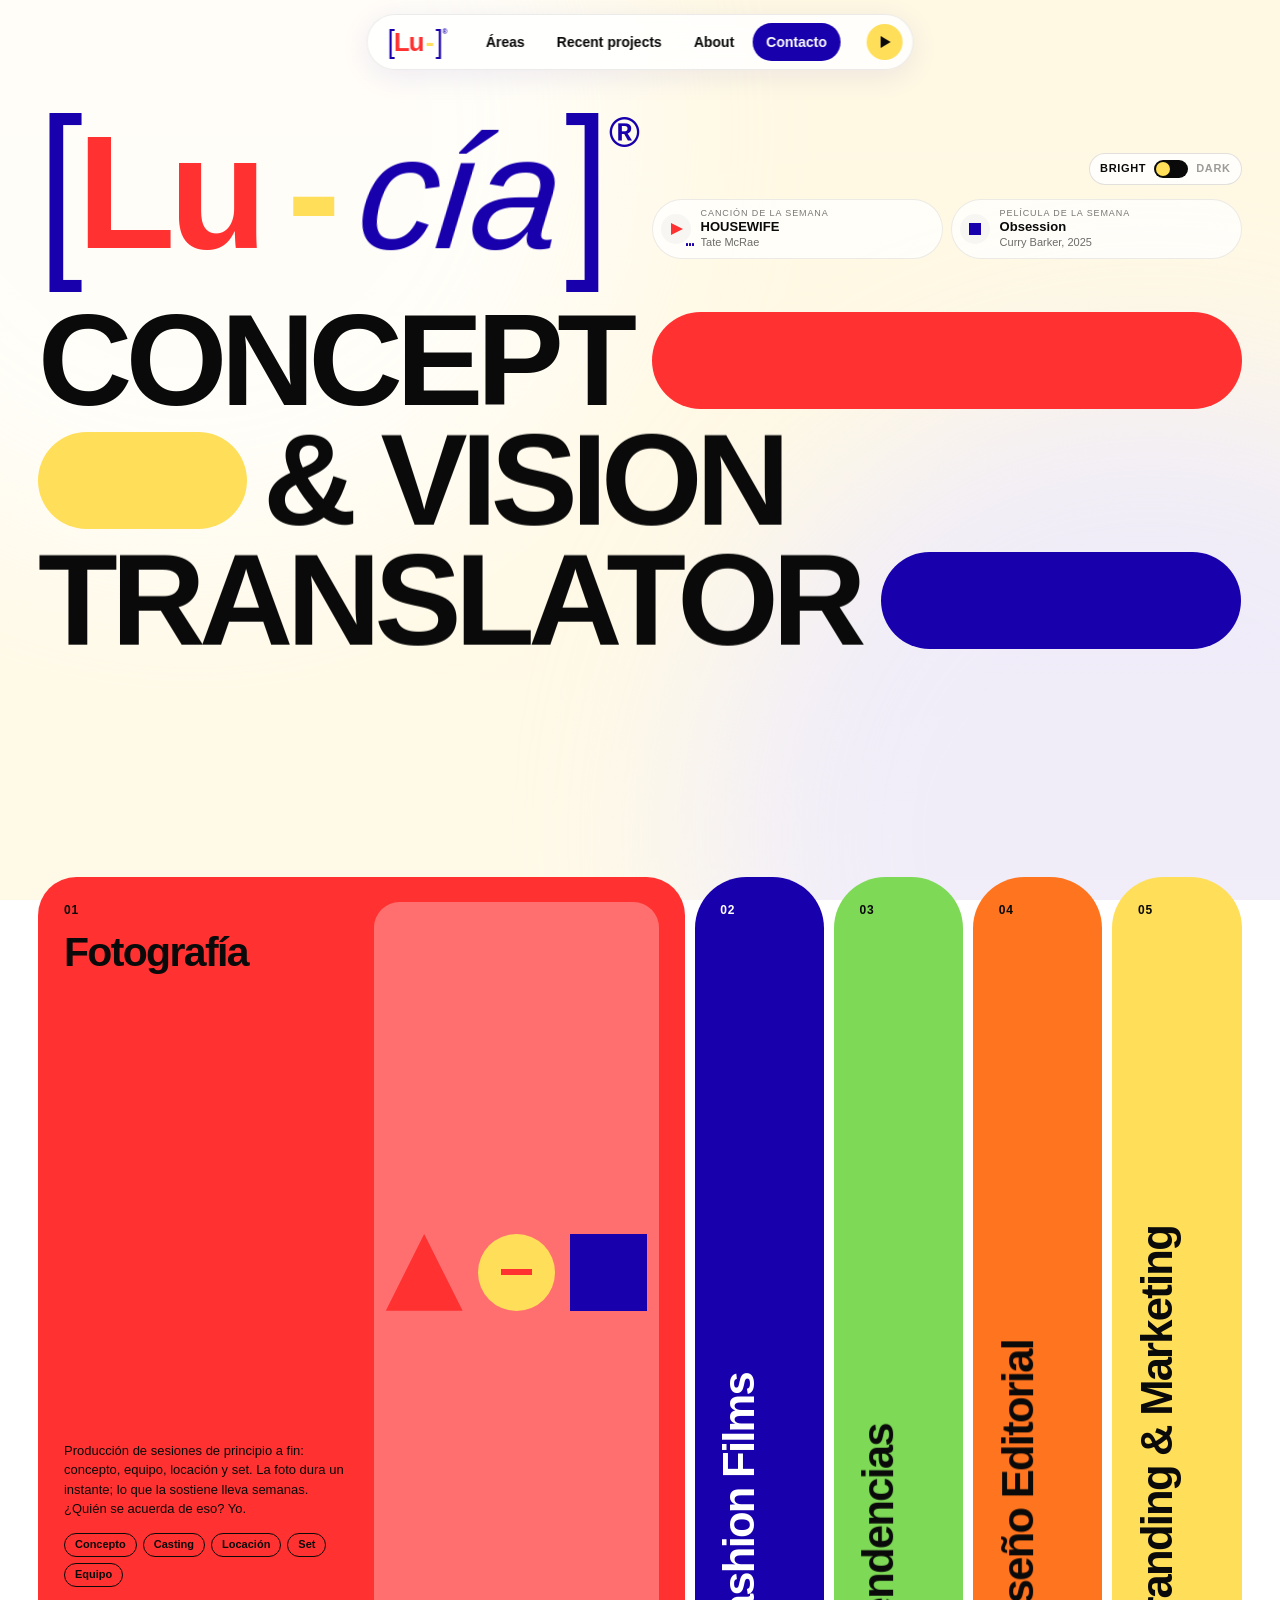
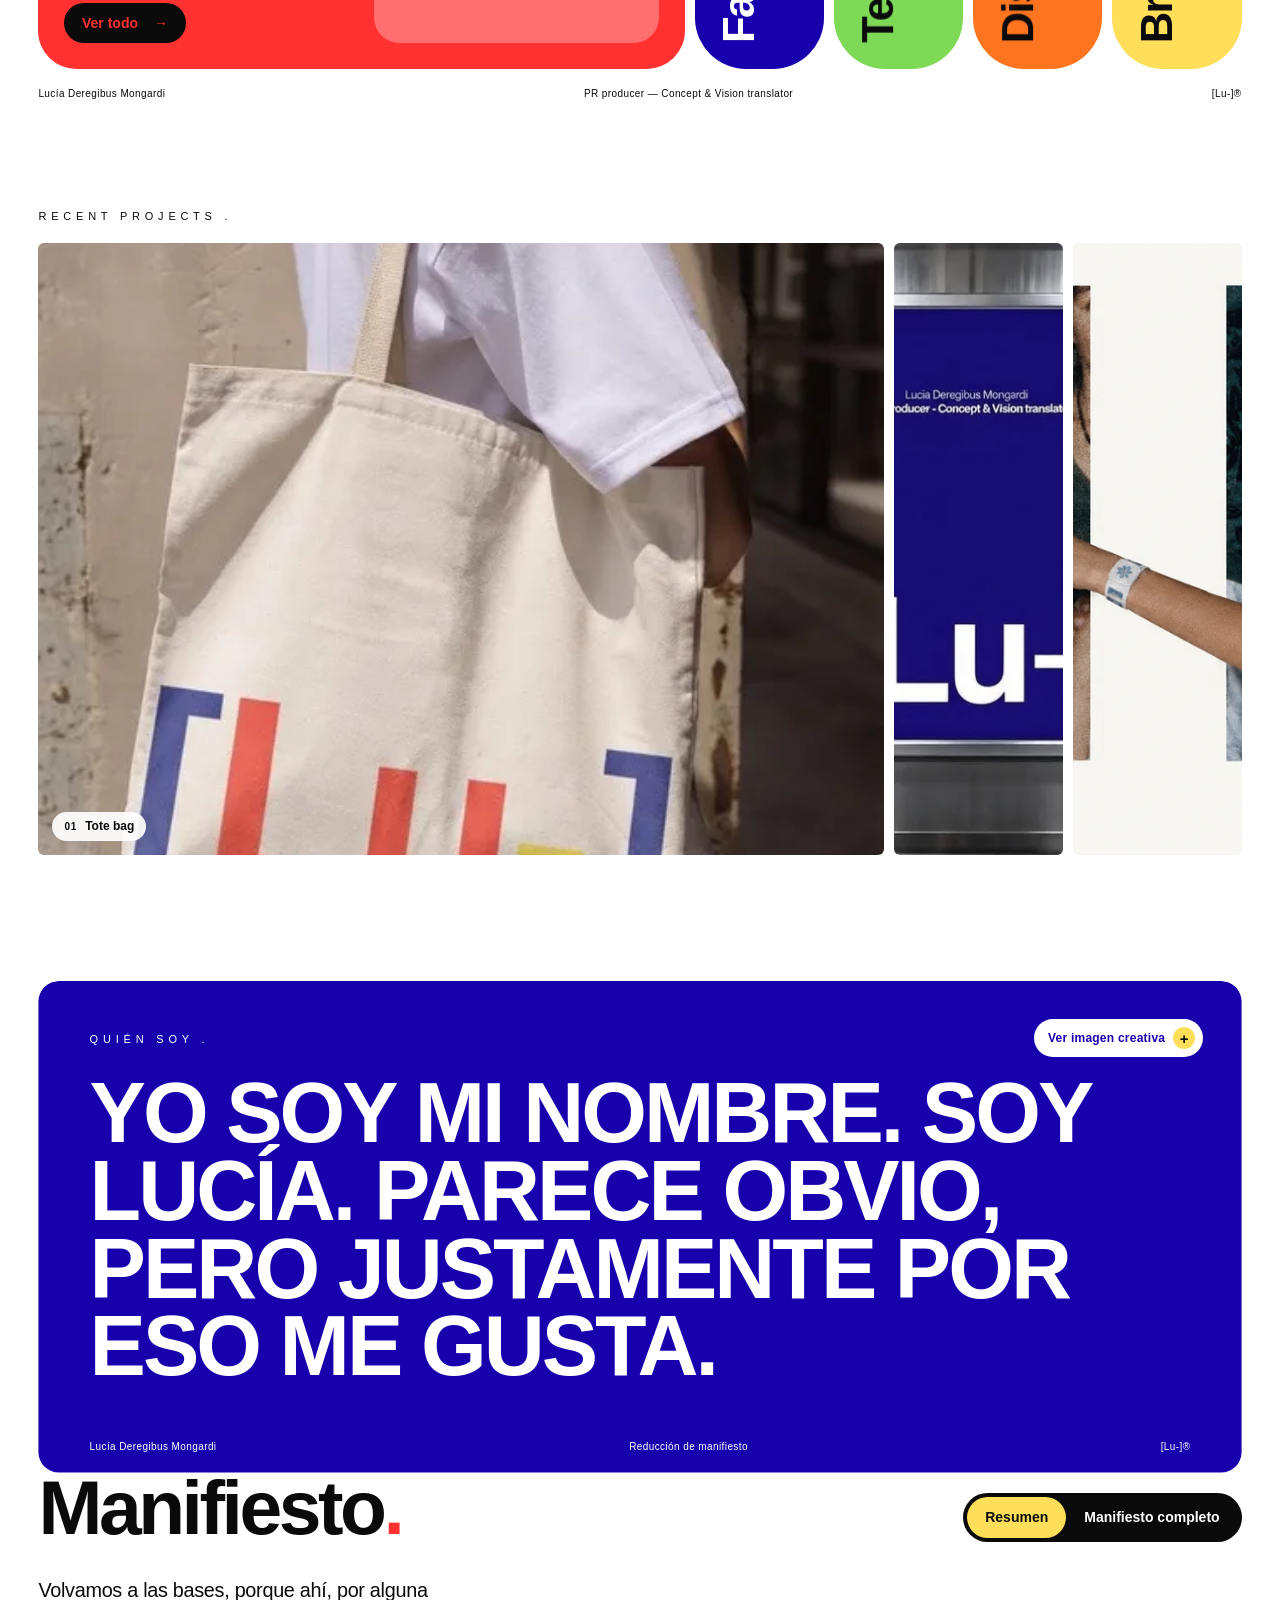
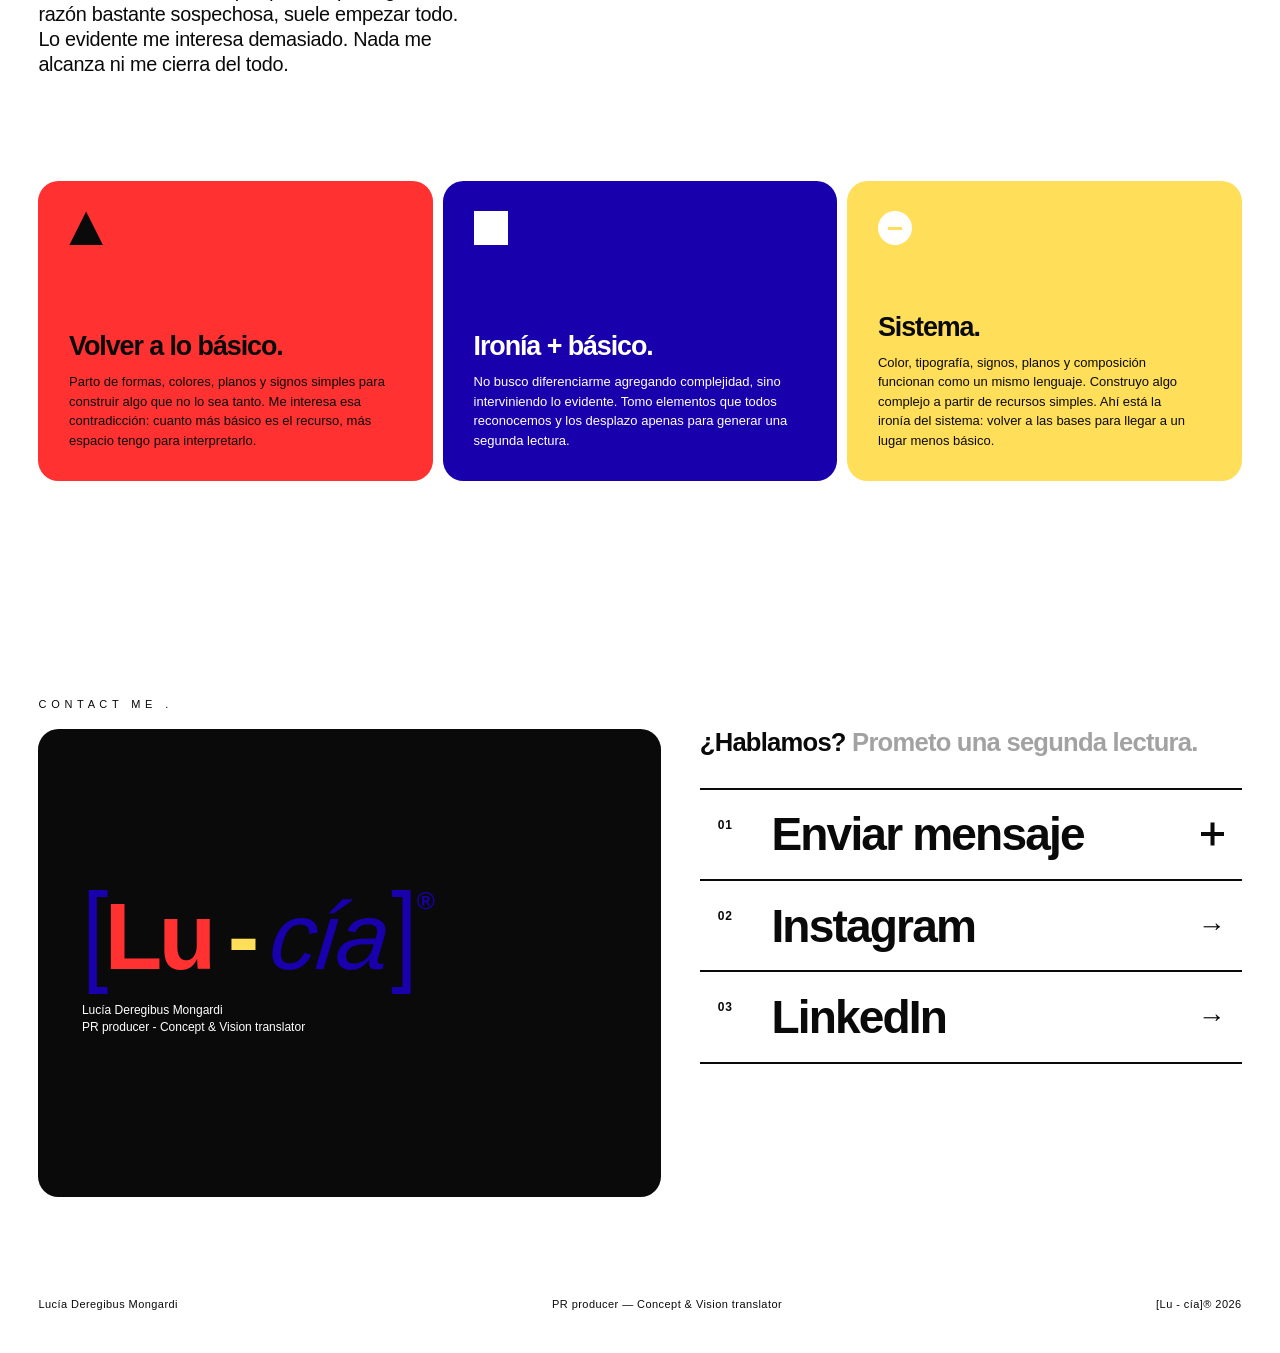
==== commit 180d769a: "Modo dark (negativo), Quién soy desplegable y ajustes de canción - Bright / Dark: botón en el home; " ====
--- a/index.html
+++ b/index.html
@@ -28,6 +28,8 @@
        nunca con movimiento reducido) antes de pintar, para que no parpadee -->
   <script>
     document.documentElement.classList.add('js');
+    // Modo oscuro guardado (js/main.js §15)
+    try { if (localStorage.getItem('lu-theme') === 'dark') document.documentElement.classList.add('theme-dark'); } catch (e) {}
     try {
       if (!/intro-frame=/.test(location.search) &&
           (sessionStorage.getItem('lu-intro') || matchMedia('(prefers-reduced-motion: reduce)').matches))
@@ -79,6 +81,13 @@
           <span class="logo__br logo__br--l" data-piece="bl">[</span><span class="logo__lu" data-piece="lu">Lu</span><span class="logo__dash" data-piece="dash">-</span><span class="logo__cia" data-piece="cia">cía</span><span class="logo__br logo__br--r" data-piece="br">]</span><sup class="logo__r" data-piece="r">®</sup>
         </span>
         <div class="hero__side">
+          <!-- Bright / Dark: invierte los colores de todo el sitio (js/main.js §15) -->
+          <button type="button" class="theme-switch" role="switch" aria-checked="false" data-theme-toggle>
+            <span class="theme-switch__opt">Bright</span>
+            <span class="theme-switch__track" aria-hidden="true"><span class="theme-switch__knob"></span></span>
+            <span class="theme-switch__opt">Dark</span>
+            <span class="visually-hidden">Modo oscuro</span>
+          </button>
           <!-- Canción / película de la semana: sale de SITE_CONFIG.semana (js/main.js §12) -->
           <ul class="weekly" data-weekly data-hero-fade aria-label="De la semana" hidden></ul>
         </div>
@@ -129,7 +138,7 @@
 
       <!-- Bloque "Quién soy": al hacer clic se despliega la imagen creativa (js/main.js §14) -->
       <div class="about__statement" id="quien-soy" data-reveal="wipe">
-        <button type="button" class="statement__toggle" aria-expanded="false" aria-controls="about-photo" data-photo-toggle>
+        <button type="button" class="statement__toggle" aria-expanded="false" aria-controls="about-reveal" data-photo-toggle>
           <span class="visually-hidden">Ver la imagen creativa</span>
         </button>
         <span class="statement__hint" aria-hidden="true">Ver imagen creativa <span class="statement__plus">+</span></span>
@@ -140,13 +149,14 @@
         </footer>
       </div>
 
-      <div class="about__grid">
-        <figure class="about__photo" id="about-photo" data-tilt hidden>
+      <!-- Imagen creativa + bio: ocultas hasta hacer clic en "Quién soy" -->
+      <div class="about__grid" id="about-reveal" hidden>
+        <figure class="about__photo" id="about-photo" data-tilt>
           <img src="assets/img/lucia-imagen-creativa.webp" alt="Imagen creativa: Lucía hoy señala con el dedo una foto suya de cuando era chica, con la misma remera blanca" width="981" height="787" loading="lazy">
           <figcaption class="label">Imagen creativa . Antes / ahora. La misma pregunta.</figcaption>
         </figure>
 
-        <div class="about__bio" data-reveal>
+        <div class="about__bio">
           <p class="lead">PR producer y <em>Concept &amp; Vision translator</em>. Traduzco ideas a cosas que existen: sesiones, eventos, films, marcas.</p>
           <p>Estudio Diseño y Gestión de Estéticas para la Moda, con un minor en Relaciones Públicas e Institucionales. Vengo de la producción de eventos y de la experiencia del cliente, que es una forma elegante de decir que sé qué pasa cuando algo sale mal y cómo hacer que no se note.</p>
           <p>¿Por qué nunca me alcanza con la primera vista de las cosas? No tengo una respuesta útil. Tengo un método: volver a las bases.</p>
--- a/css/styles.css
+++ b/css/styles.css
@@ -320,6 +320,36 @@
 /* Columna a la derecha del logo: js/main.js le da el mismo ancho que la
    píldora roja de abajo ("CONCEPT ━━━"), así los bordes quedan alineados */
 .hero__side { display: flex; flex-direction: column; gap: 14px; margin: 0 0 .9em auto; }
+
+/* Botón Bright / Dark (js/main.js §15) */
+.theme-switch {
+  align-self: flex-end; display: inline-flex; align-items: center; gap: 8px;
+  border: 1px solid rgba(10,10,10,.12); background: rgba(255,255,255,.8);
+  padding: 6px 10px; border-radius: var(--radius-pill); cursor: pointer;
+  font: inherit; font-size: 11px; font-weight: 700; letter-spacing: .06em; text-transform: uppercase;
+}
+.theme-switch:focus-visible { outline: 3px solid var(--blue); outline-offset: 3px; }
+.theme-switch__opt { opacity: .4; transition: opacity .3s; }
+.theme-switch[aria-checked="false"] .theme-switch__opt:first-child,
+.theme-switch[aria-checked="true"] .theme-switch__opt:nth-child(3) { opacity: 1; }
+.theme-switch__track { position: relative; width: 34px; height: 18px; border-radius: 9px; background: var(--black); }
+.theme-switch__knob {
+  position: absolute; top: 2px; left: 2px; width: 14px; height: 14px; border-radius: 50%;
+  background: var(--yellow); transition: translate .45s var(--ease-organic);
+}
+.theme-switch[aria-checked="true"] .theme-switch__knob { translate: 16px 0; }
+
+/* ==========================================================================
+   MODO DARK = NEGATIVO de la paleta
+   invert(1) sobre todo el documento: cada color pasa a su opuesto exacto
+   (azul #1800ad → #e7ff52, rojo #ff3131 → #00cece, blanco → negro...).
+   Fotos, videos y el reproductor se vuelven a invertir para verse normales.
+   ========================================================================== */
+html.theme-dark { filter: invert(1); background: #000; }
+html.theme-dark :is(img, video, iframe) { filter: invert(1); }
+html.theme-dark .highlight__frame img { filter: invert(1) grayscale(.35); }
+html.theme-dark .highlight.is-open .highlight__frame img { filter: invert(1); }
+::view-transition-old(root), ::view-transition-new(root) { animation-duration: .5s; }
 .hero__side .hero__tagline { margin: 0; }
 
 /* De la semana (js/main.js §12): filas chicas, como fichas */
@@ -594,13 +624,13 @@
 }
 .panel-foot--light { padding-left: 0; padding-right: 0; margin-top: clamp(20px, 4vh, 48px); }
 
-/* Sin imagen (estado inicial) la bio va sola; con la imagen abierta, dos columnas */
+/* Imagen creativa + bio: ocultas hasta hacer clic en "Quién soy" (js/main.js §14) */
 .about__grid {
-  display: grid; grid-template-columns: 1fr; gap: clamp(24px, 5vw, 80px);
+  display: grid; grid-template-columns: 1.15fr 1fr; gap: clamp(24px, 5vw, 80px);
   padding: clamp(48px, 10vh, 120px) var(--gutter);
   align-items: center;
 }
-.about__grid.has-photo { grid-template-columns: 1.15fr 1fr; }
+.about__grid[hidden] { display: none; }
 .about__photo img { transition: transform .8s var(--ease-out); }
 .about__photo { margin: 0; background: var(--paper); border-radius: var(--radius); overflow: hidden; will-change: transform; }
 .about__photo figcaption { padding: 12px 16px 16px; color: rgba(10,10,10,.65); }
@@ -621,10 +651,10 @@
 }
 .toggle__btn[aria-pressed="true"] { background: var(--yellow); color: var(--black); }
 .manifesto__text {
-  font-size: clamp(1.1rem, 2.2vw, 2.2rem); font-weight: 400; line-height: 1.15; letter-spacing: -.02em;
-  max-width: 30ch; margin: 0 0 .7em;
-}
-.manifesto__body[data-manifesto-panel="full"] .manifesto__text { max-width: 40ch; font-size: clamp(1rem, 1.6vw, 1.6rem); }
+  font-size: clamp(1rem, 1.55vw, 1.6rem); font-weight: 400; line-height: 1.25; letter-spacing: -.015em;
+  max-width: 40ch; margin: 0 0 .7em;
+}
+.manifesto__body[data-manifesto-panel="full"] .manifesto__text { max-width: 52ch; font-size: clamp(.95rem, 1.2vw, 1.25rem); line-height: 1.45; }
 
 /* Tarjetas del partido conceptual */
 .concepts {
@@ -820,7 +850,7 @@
   .panel__body > div, .panel__media { grid-column: auto; grid-row: auto; }
   .panel__media { aspect-ratio: 4/3; height: auto; }
 
-  .about__grid, .about__grid.has-photo { grid-template-columns: 1fr; }
+  .about__grid { grid-template-columns: 1fr; }
   .statement__hint { position: static; margin-bottom: 14px; }
   .concepts { grid-template-columns: 1fr; }
   .concept, .concept:nth-child(3) { grid-column: auto; min-height: 0; }
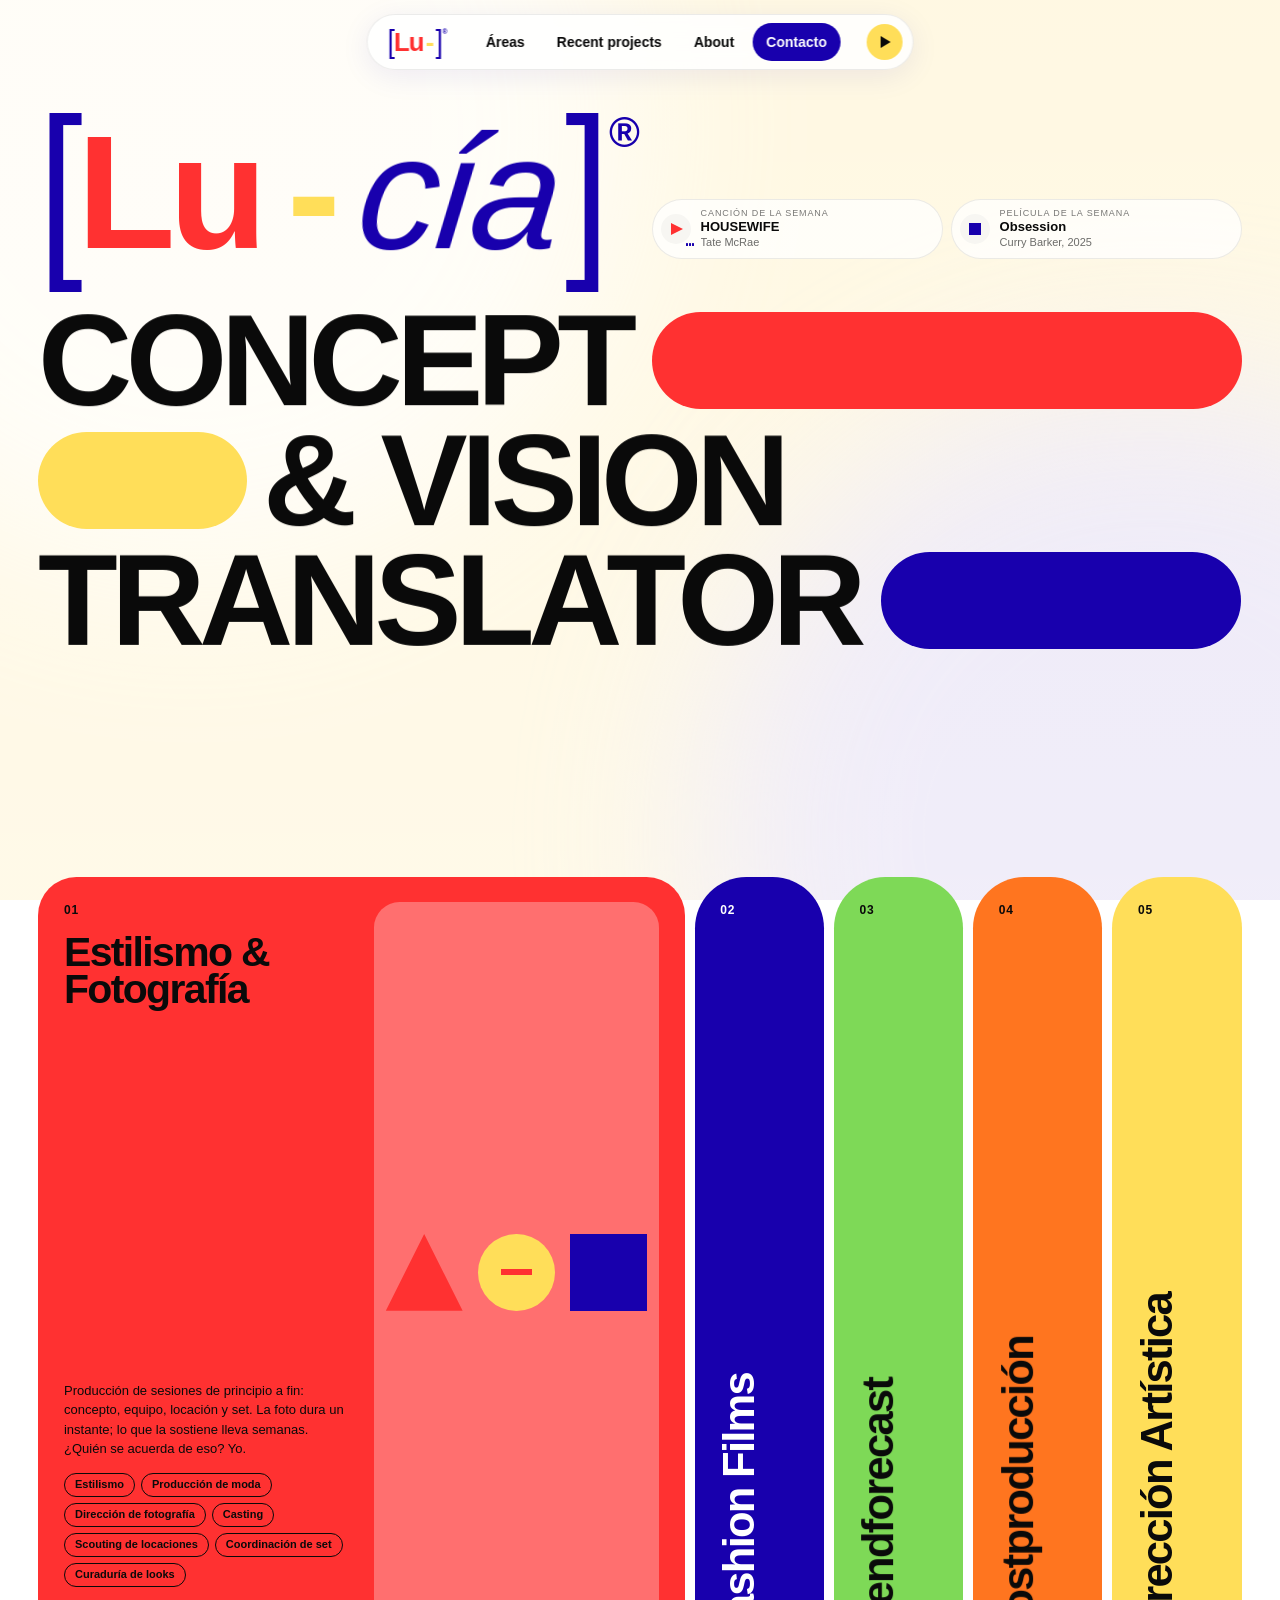
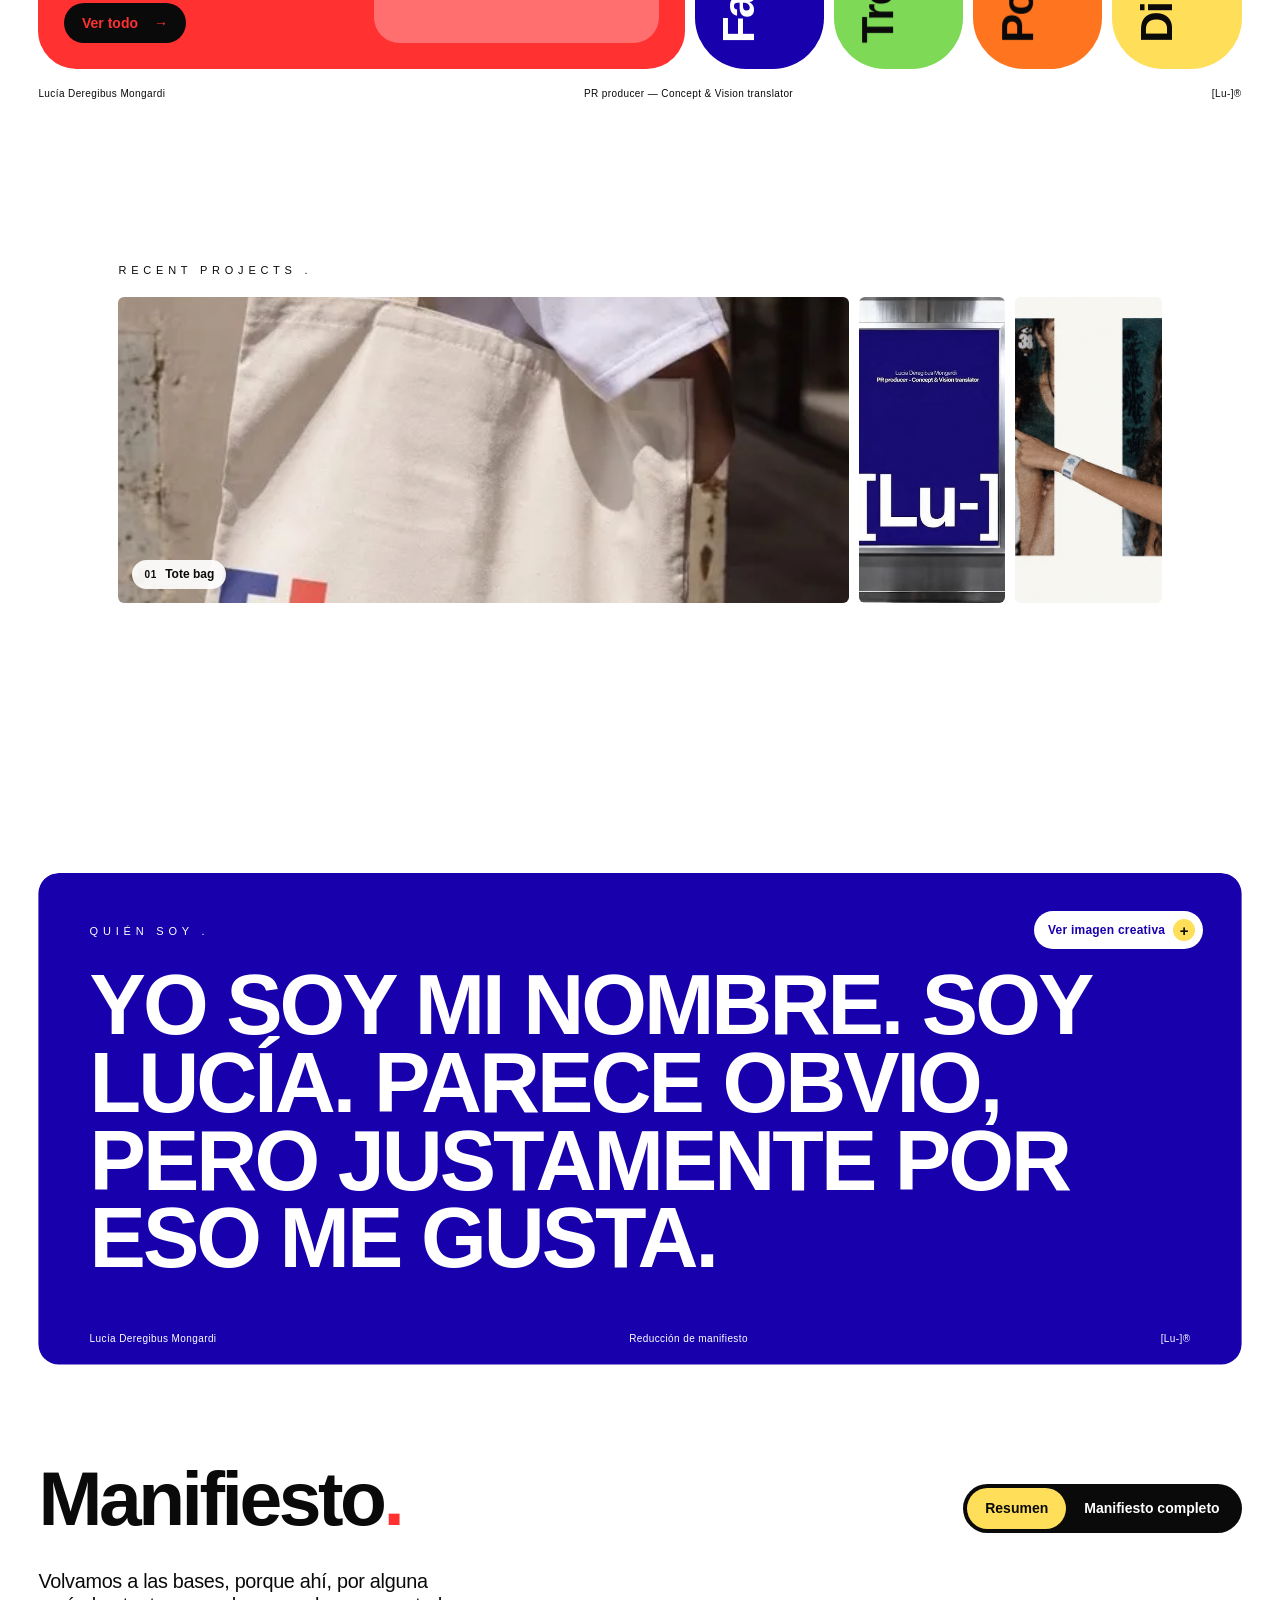
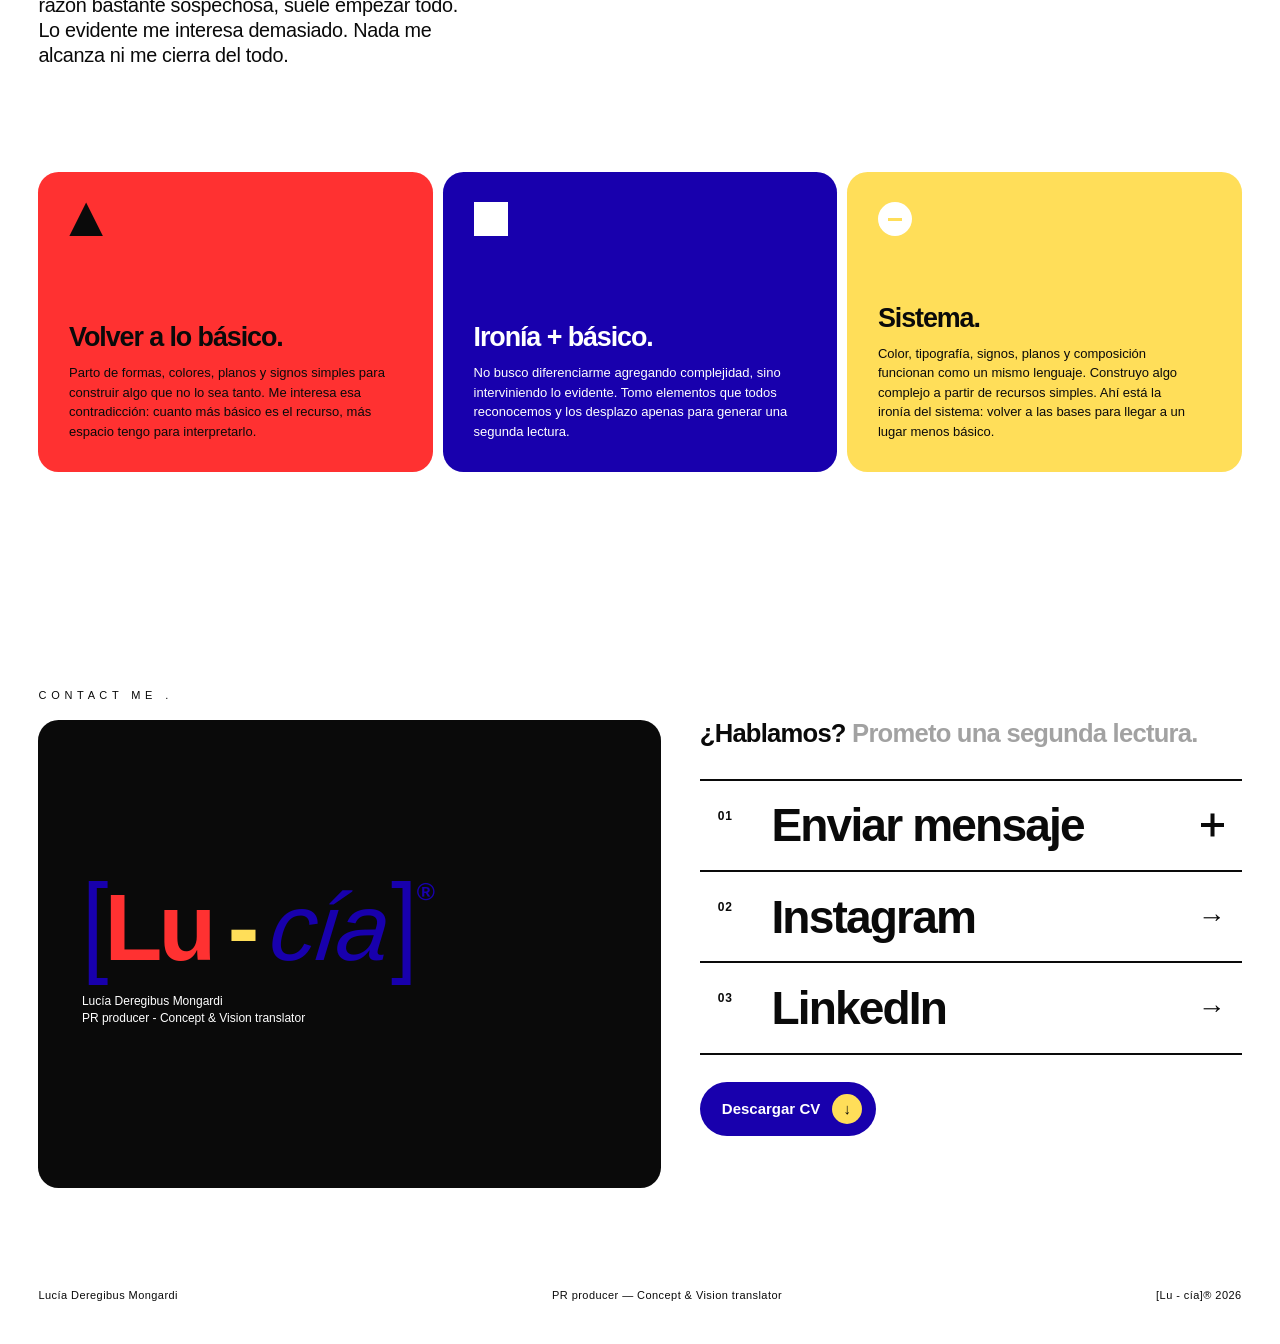
==== commit f83353f4: "Áreas renombradas, formulario al mail, CV, videos y resumen en carrusel - Áreas: Estilismo & Fotogra" ====
--- a/index.html
+++ b/index.html
@@ -28,8 +28,6 @@
        nunca con movimiento reducido) antes de pintar, para que no parpadee -->
   <script>
     document.documentElement.classList.add('js');
-    // Modo oscuro guardado (js/main.js §15)
-    try { if (localStorage.getItem('lu-theme') === 'dark') document.documentElement.classList.add('theme-dark'); } catch (e) {}
     try {
       if (!/intro-frame=/.test(location.search) &&
           (sessionStorage.getItem('lu-intro') || matchMedia('(prefers-reduced-motion: reduce)').matches))
@@ -81,13 +79,6 @@
           <span class="logo__br logo__br--l" data-piece="bl">[</span><span class="logo__lu" data-piece="lu">Lu</span><span class="logo__dash" data-piece="dash">-</span><span class="logo__cia" data-piece="cia">cía</span><span class="logo__br logo__br--r" data-piece="br">]</span><sup class="logo__r" data-piece="r">®</sup>
         </span>
         <div class="hero__side">
-          <!-- Bright / Dark: invierte los colores de todo el sitio (js/main.js §15) -->
-          <button type="button" class="theme-switch" role="switch" aria-checked="false" data-theme-toggle>
-            <span class="theme-switch__opt">Bright</span>
-            <span class="theme-switch__track" aria-hidden="true"><span class="theme-switch__knob"></span></span>
-            <span class="theme-switch__opt">Dark</span>
-            <span class="visually-hidden">Modo oscuro</span>
-          </button>
           <!-- Canción / película de la semana: sale de SITE_CONFIG.semana (js/main.js §12) -->
           <ul class="weekly" data-weekly data-hero-fade aria-label="De la semana" hidden></ul>
         </div>
@@ -255,6 +246,12 @@
             </li>
             <!-- Instagram / LinkedIn / Behance se insertan acá desde config.js -->
           </ul>
+          <!-- CV: el archivo se define en SITE_CONFIG.contact.cv -->
+          <a class="cv-btn" href="assets/cv/CV-Lucia-Deregibus-Mongardi.pdf" download data-cv>
+            <span class="cv-btn__text">Descargar CV</span>
+            <span class="cv-btn__icon" aria-hidden="true">↓</span>
+            <span class="visually-hidden">(PDF)</span>
+          </a>
         </div>
       </div>
 
--- a/css/styles.css
+++ b/css/styles.css
@@ -321,37 +321,6 @@
    píldora roja de abajo ("CONCEPT ━━━"), así los bordes quedan alineados */
 .hero__side { display: flex; flex-direction: column; gap: 14px; margin: 0 0 .9em auto; }
 
-/* Botón Bright / Dark (js/main.js §15) */
-.theme-switch {
-  align-self: flex-end; display: inline-flex; align-items: center; gap: 8px;
-  border: 1px solid rgba(10,10,10,.12); background: rgba(255,255,255,.8);
-  padding: 6px 10px; border-radius: var(--radius-pill); cursor: pointer;
-  font: inherit; font-size: 11px; font-weight: 700; letter-spacing: .06em; text-transform: uppercase;
-}
-.theme-switch:focus-visible { outline: 3px solid var(--blue); outline-offset: 3px; }
-.theme-switch__opt { opacity: .4; transition: opacity .3s; }
-.theme-switch[aria-checked="false"] .theme-switch__opt:first-child,
-.theme-switch[aria-checked="true"] .theme-switch__opt:nth-child(3) { opacity: 1; }
-.theme-switch__track { position: relative; width: 34px; height: 18px; border-radius: 9px; background: var(--black); }
-.theme-switch__knob {
-  position: absolute; top: 2px; left: 2px; width: 14px; height: 14px; border-radius: 50%;
-  background: var(--yellow); transition: translate .45s var(--ease-organic);
-}
-.theme-switch[aria-checked="true"] .theme-switch__knob { translate: 16px 0; }
-
-/* ==========================================================================
-   MODO DARK = NEGATIVO de la paleta
-   invert(1) sobre todo el documento: cada color pasa a su opuesto exacto
-   (azul #1800ad → #e7ff52, rojo #ff3131 → #00cece, blanco → negro...).
-   Fotos, videos y el reproductor se vuelven a invertir para verse normales.
-   ========================================================================== */
-html.theme-dark { filter: invert(1); background: #000; }
-html.theme-dark :is(img, video, iframe) { filter: invert(1); }
-html.theme-dark .highlight__frame img { filter: invert(1) grayscale(.35); }
-html.theme-dark .highlight.is-open .highlight__frame img { filter: invert(1); }
-::view-transition-old(root), ::view-transition-new(root) { animation-duration: .5s; }
-.hero__side .hero__tagline { margin: 0; }
-
 /* De la semana (js/main.js §12): filas chicas, como fichas */
 .weekly { list-style: none; margin: 0; padding: 0; display: grid; grid-template-columns: repeat(auto-fit, minmax(170px, 1fr)); gap: 8px; }
 .weekly[hidden] { display: none; }
@@ -439,12 +408,15 @@
 /* ==========================================================================
    DESTACADOS — rectángulos que se abren y cierran solos (js/main.js §11)
    ========================================================================== */
-.highlights { padding: clamp(64px, 10vh, 120px) 0 0; overflow-x: clip; }
+/* Más chica y apaisada: el abierto queda como rectángulo horizontal, con
+   bastante aire arriba y abajo */
+.highlights { padding: clamp(96px, 16vh, 180px) 0; overflow-x: clip; }
+.highlights__head, .highlights__list { max-width: 1120px; margin-left: auto; margin-right: auto; }
 .highlights__head { padding: 0 var(--gutter); margin-bottom: 18px; }
 .highlights__list {
-  list-style: none; margin: 0; padding: 0 var(--gutter);
+  list-style: none; padding: 0 var(--gutter); margin-top: 0; margin-bottom: 0;
   display: flex; gap: 10px;
-  height: clamp(380px, 68vh, 720px);
+  height: clamp(220px, 34vh, 380px);
 }
 .highlight {
   position: relative; flex: 1 1 0; min-width: 0;
@@ -631,6 +603,9 @@
   align-items: center;
 }
 .about__grid[hidden] { display: none; }
+/* Con "Quién soy" cerrado, el manifiesto no queda pegado al bloque azul:
+   recibe el mismo aire que tendría la imagen abierta */
+.about__grid[hidden] + .manifesto { padding-top: clamp(56px, 11vh, 128px); }
 .about__photo img { transition: transform .8s var(--ease-out); }
 .about__photo { margin: 0; background: var(--paper); border-radius: var(--radius); overflow: hidden; will-change: transform; }
 .about__photo figcaption { padding: 12px 16px 16px; color: rgba(10,10,10,.65); }
@@ -767,6 +742,22 @@
 .form [aria-invalid="true"] { border-color: #c40000; background: #fff3f3; }
 .btn:disabled { opacity: .6; cursor: progress; }
 
+/* Descargar CV */
+.cv-btn {
+  display: inline-flex; align-items: center; gap: 12px; margin-top: clamp(20px, 3vh, 32px);
+  padding: 12px 14px 12px 22px; border-radius: var(--radius-pill);
+  background: var(--blue); color: var(--white); text-decoration: none; font-weight: 700; font-size: 15px;
+  transition: background .35s var(--ease-out), color .35s var(--ease-out), translate .5s var(--ease-organic);
+}
+.cv-btn__icon {
+  display: grid; place-items: center; width: 30px; height: 30px; border-radius: 50%;
+  background: var(--yellow); color: var(--black); transition: translate .5s var(--ease-organic);
+}
+.cv-btn:hover, .cv-btn:focus-visible { background: var(--red); color: var(--black); }
+.cv-btn:hover .cv-btn__icon { translate: 0 3px; }
+.cv-btn:focus-visible { outline: 3px solid var(--blue); outline-offset: 3px; }
+.cv-btn[hidden] { display: none; }
+
 .site-foot {
   display: flex; justify-content: space-between; flex-wrap: wrap; gap: 12px;
   padding: 28px var(--gutter) 40px; font-size: 11px; letter-spacing: .04em;
@@ -836,8 +827,8 @@
   .hero { padding-top: 88px; }
   .row { gap: .08em; }
   .pill__text { display: none; }
-  /* Destacados en columna: se abren hacia abajo */
-  .highlights__list { flex-direction: column; height: 82vh; }
+  /* Recent projects: también en fila y apaisado */
+  .highlights__list { height: clamp(170px, 48vw, 260px); }
 
   /* Paneles apilados */
   .panels { flex-direction: column; height: auto; }
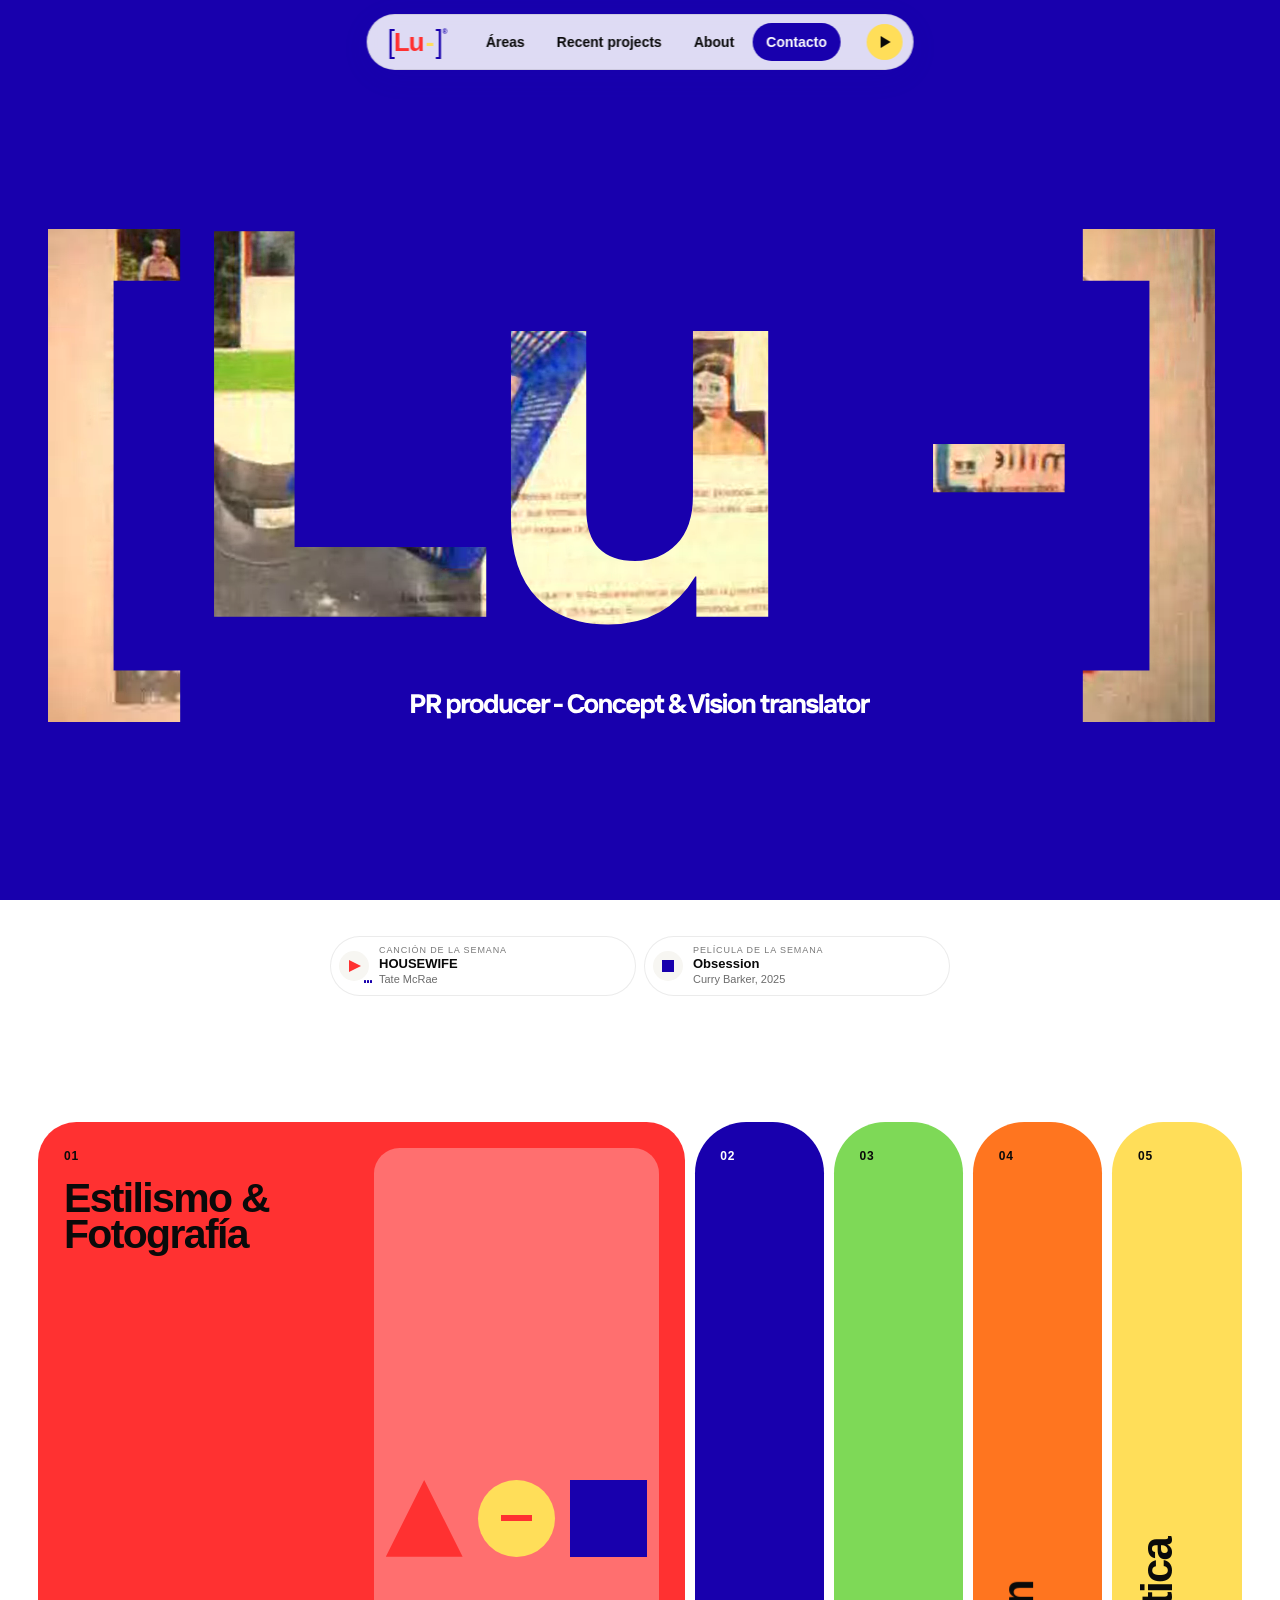
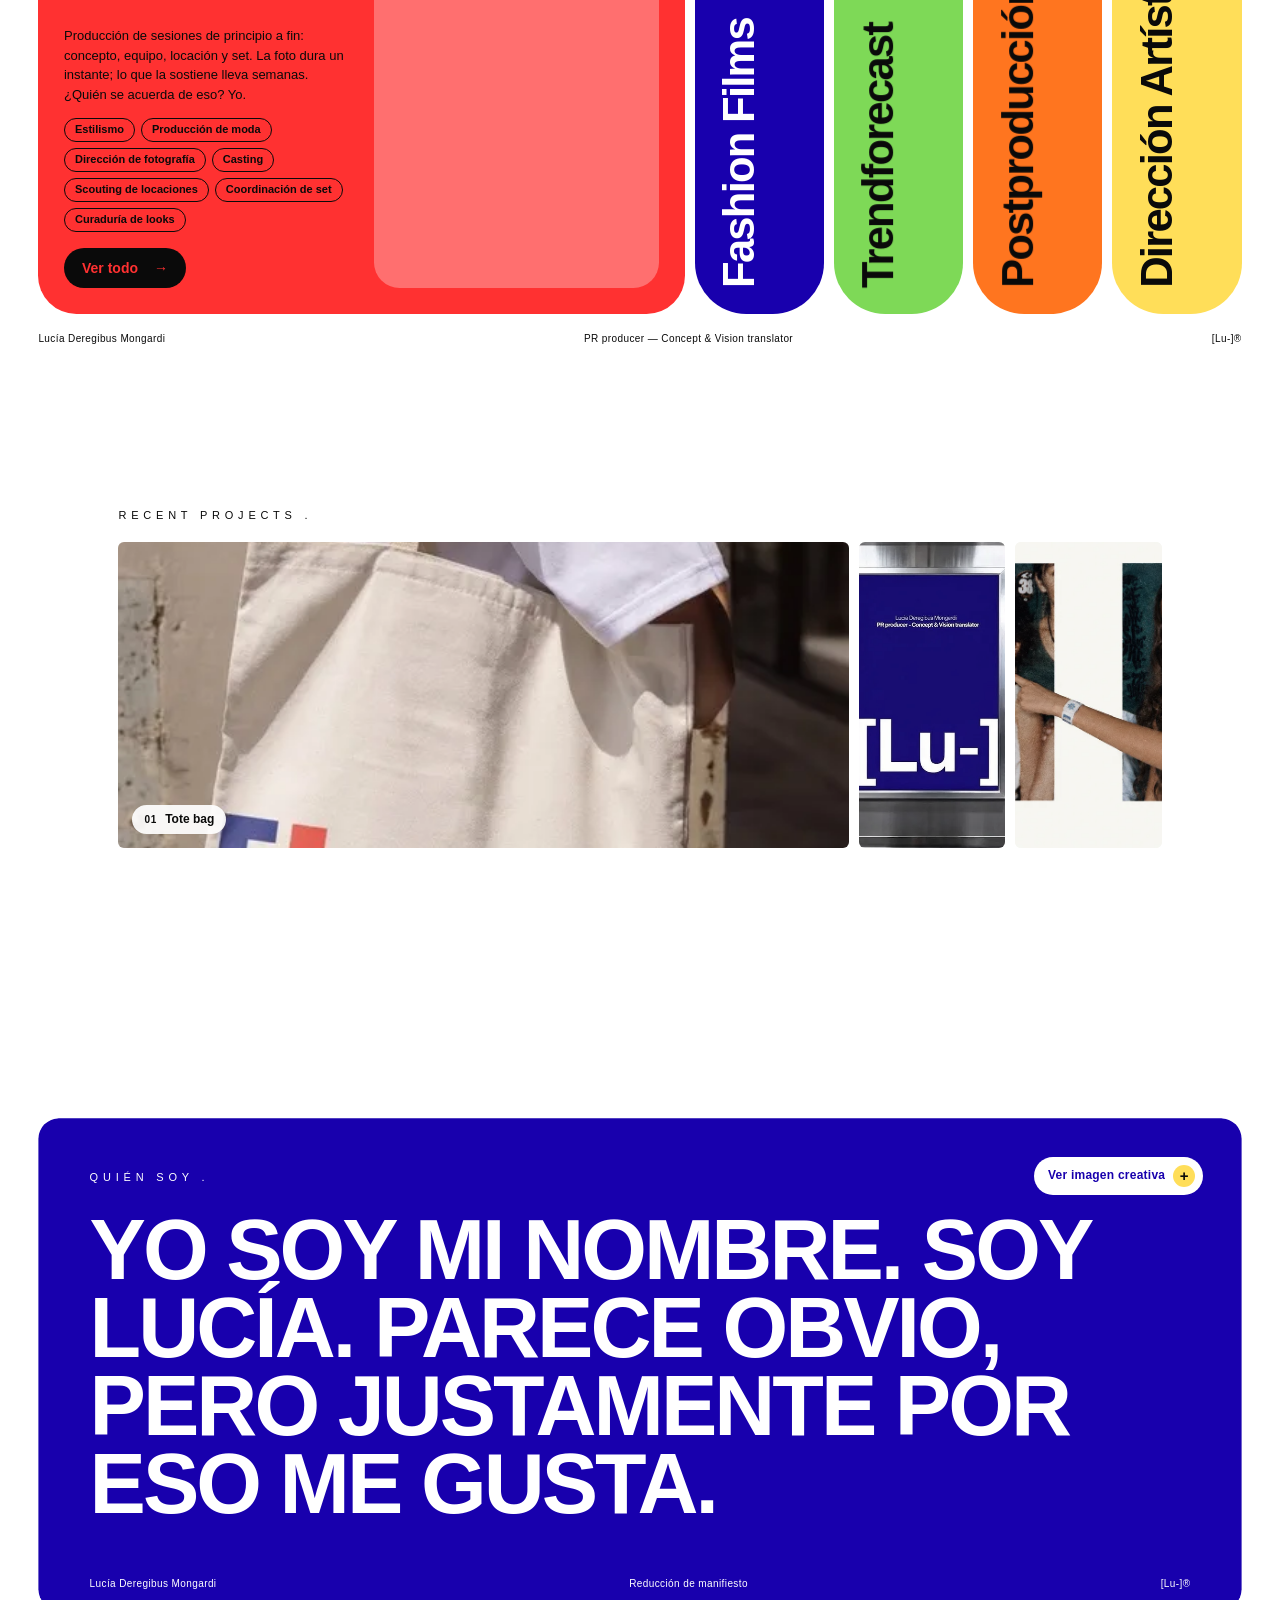
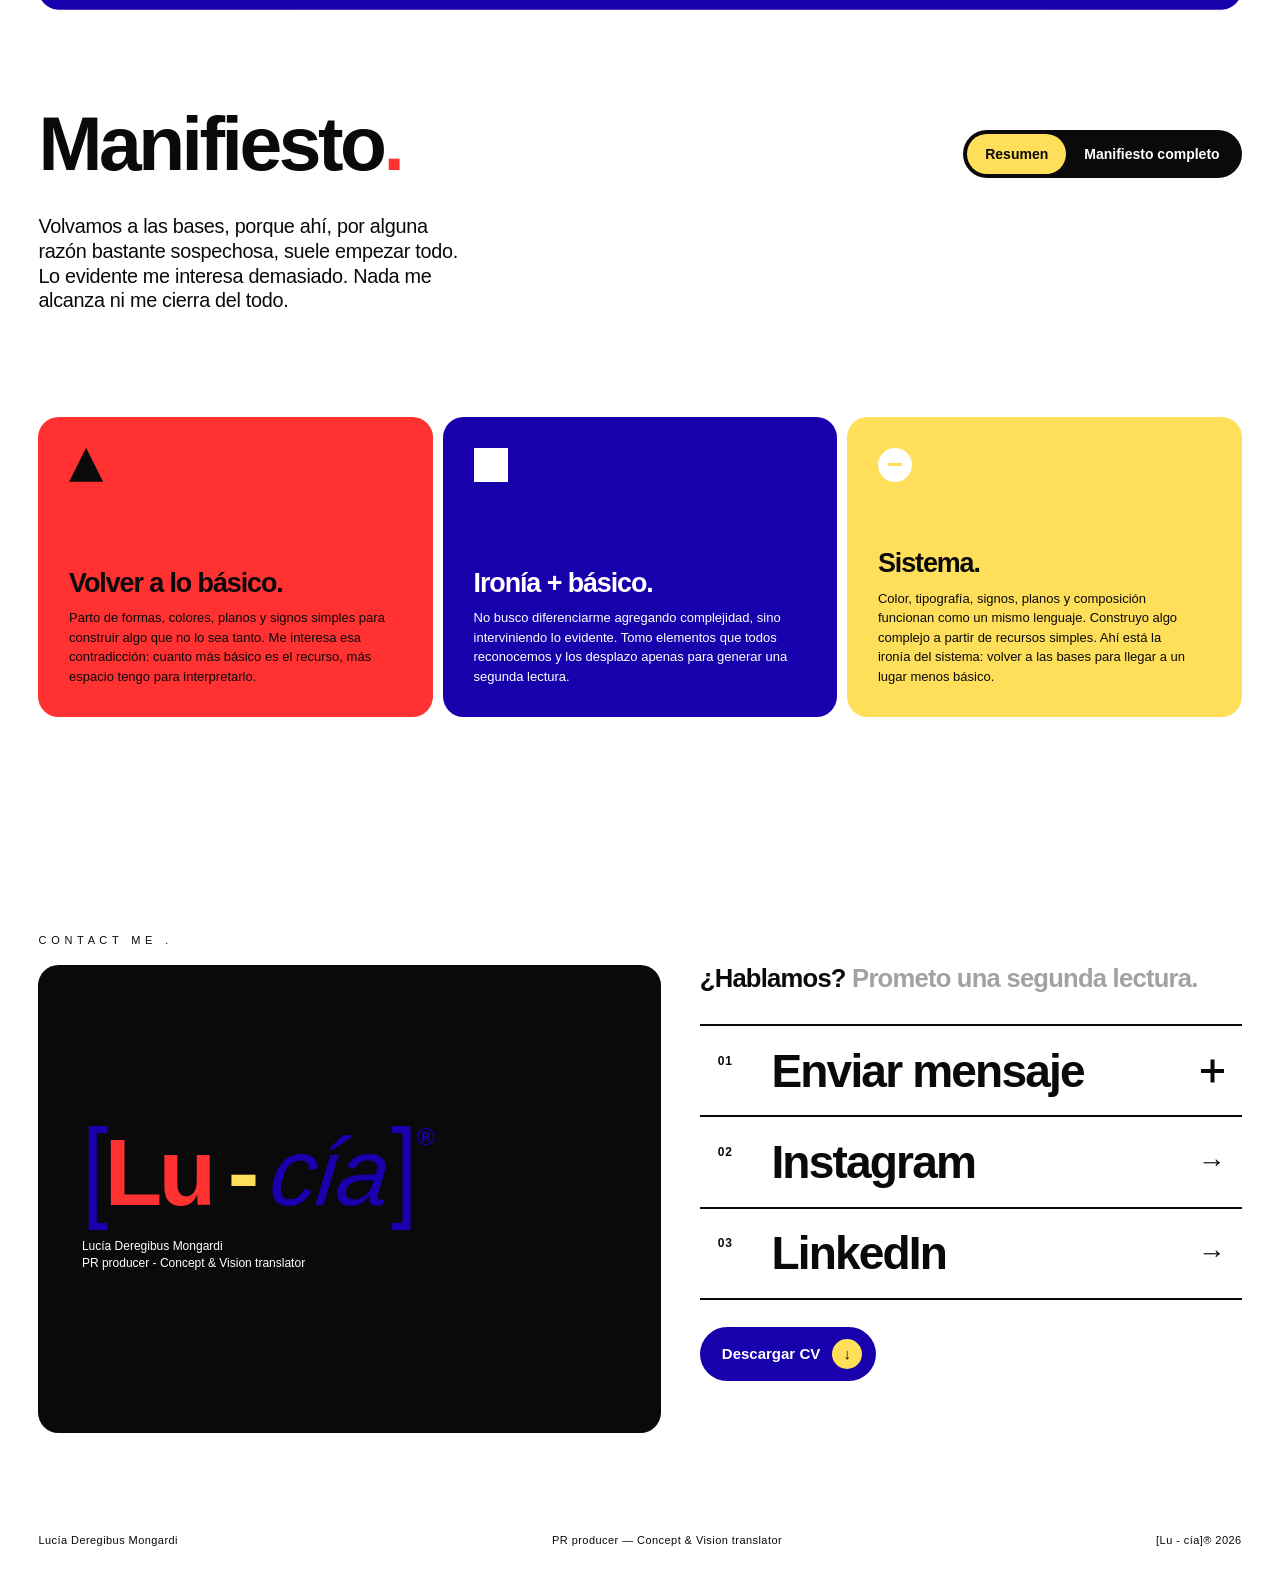
==== commit bf743492: "Home nuevo: logo [Lu -] con video en loop adentro, igual a la plantilla - Fondo azul #1800ad a panta" ====
--- a/index.html
+++ b/index.html
@@ -71,34 +71,32 @@
 
   <main id="main">
 
-    <!-- ===================== A. HERO ===================== -->
-    <section class="hero" id="inicio" aria-labelledby="hero-title">
-      <!-- Logo armado con HTML/CSS: cada pieza es animable por separado -->
-      <div class="hero__logo">
-        <span class="logo logo--hero" role="img" aria-label="[Lu - cía]®" data-logo>
-          <span class="logo__br logo__br--l" data-piece="bl">[</span><span class="logo__lu" data-piece="lu">Lu</span><span class="logo__dash" data-piece="dash">-</span><span class="logo__cia" data-piece="cia">cía</span><span class="logo__br logo__br--r" data-piece="br">]</span><sup class="logo__r" data-piece="r">®</sup>
-        </span>
-        <div class="hero__side">
-          <!-- Canción / película de la semana: sale de SITE_CONFIG.semana (js/main.js §12) -->
-          <ul class="weekly" data-weekly data-hero-fade aria-label="De la semana" hidden></ul>
-        </div>
-      </div>
-
-      <h1 class="hero__title" id="hero-title">
-        <span class="row">
-          <span class="mask"><span class="word" data-word>Concept</span></span>
-          <span class="pill pill--red" data-pill aria-hidden="true"></span>
-        </span>
-        <span class="row">
-          <span class="pill pill--yellow pill--short" data-pill aria-hidden="true"></span>
-          <span class="mask"><span class="word" data-word>&amp; Vision</span></span>
-        </span>
-        <span class="row">
-          <span class="mask"><span class="word" data-word>Translator</span></span>
-          <span class="pill pill--blue" data-pill aria-hidden="true"></span>
-        </span>
-        <span class="visually-hidden"> — Lucía Deregibus Mongardi</span>
-      </h1>
+    <!-- ===================== A. HOME =====================
+         Réplica de la plantilla "[Lu -].pdf": fondo azul a pantalla completa,
+         logo [Lu -] enorme y el subtítulo debajo. Las formas blancas del logo
+         son una MÁSCARA: adentro se ve el video en loop (css/styles.css → .home,
+         js/main.js §16). Medidas en % de la plantilla (1440 × 810). -->
+    <section class="home" id="inicio" aria-labelledby="hero-title">
+      <h1 class="visually-hidden" id="hero-title">[Lu -] Lucía Deregibus Mongardi — PR producer · Concept &amp; Vision translator</h1>
+      <div class="home__frame">
+        <div class="home__logo" role="img" aria-label="[Lu -]">
+          <div class="home__video">
+            <video autoplay muted loop playsinline preload="auto" poster="assets/video/home-poster.jpg" aria-hidden="true" tabindex="-1" data-home-video>
+              <source src="assets/video/home-loop.webm" type="video/webm">
+              <source src="assets/video/home-loop.mp4" type="video/mp4">
+            </video>
+          </div>
+          <!-- Si el navegador no soporta máscaras: el logo en blanco sólido -->
+          <img class="home__logo-solid" src="assets/logo/lu-mask.svg" alt="" width="1313" height="555">
+        </div>
+        <!-- "PR producer - Concept &amp; Vision translator": formas exactas de la plantilla (TT Interphases Bold) -->
+        <svg class="home__sub" viewBox="0 0 516.65 28.56" aria-hidden="true" focusable="false"><path fill="#fff" d="M0 22.51L0 1.36L8.77 1.36Q10.4 1.36 11.78 1.9Q13.15 2.44 14.12 3.4Q15.09 4.35 15.63 5.69Q16.17 7.04 16.17 8.61L16.17 8.61Q16.17 10.21 15.63 11.54Q15.09 12.87 14.12 13.82Q13.15 14.78 11.78 15.32Q10.4 15.86 8.77 15.86L8.77 15.86L4.54 15.86L4.54 22.51L0 22.51ZM4.54 11.78L8.32 11.78Q9.92 11.78 10.78 10.94Q11.64 10.09 11.64 8.61L11.64 8.61Q11.64 7.13 10.78 6.28Q9.92 5.44 8.32 5.44L8.32 5.44L4.54 5.44L4.54 11.78ZM17.62 22.51L17.62 1.36L26.69 1.36Q28.26 1.36 29.58 1.86Q30.89 2.35 31.83 3.26Q32.77 4.17 33.28 5.45Q33.79 6.74 33.79 8.31L33.79 8.31Q33.79 10.3 33.1 11.59Q32.4 12.87 31.59 13.63L31.59 13.63Q30.62 14.5 29.41 14.96L29.41 14.96L34.55 22.51L29.41 22.51L24.58 15.26L22.16 15.26L22.16 22.51L17.62 22.51ZM22.16 11.18L26.39 11.18Q27.66 11.18 28.46 10.42Q29.26 9.67 29.26 8.31L29.26 8.31Q29.26 6.95 28.46 6.19Q27.66 5.44 26.39 5.44L26.39 5.44L22.16 5.44L22.16 11.18ZM40.32 28.56L40.32 6.49L43.95 6.49L44.4 8.31L44.55 8.31Q45.22 7.52 46.31 6.86Q47.39 6.19 49.09 6.19L49.09 6.19Q50.63 6.19 51.9 6.72Q53.17 7.25 54.09 8.31Q55.01 9.37 55.52 10.92Q56.04 12.48 56.04 14.5L56.04 14.5Q56.04 16.56 55.52 18.1Q55.01 19.64 54.09 20.7Q53.17 21.76 51.9 22.29Q50.63 22.81 49.09 22.81L49.09 22.81Q48.18 22.81 47.47 22.62Q46.76 22.42 46.21 22.12Q45.67 21.82 45.29 21.47Q44.92 21.12 44.7 20.85L44.7 20.85L44.55 20.85L44.55 28.56L40.32 28.56ZM48.18 19.04L48.18 19.04Q48.9 19.04 49.57 18.78Q50.23 18.52 50.73 17.96Q51.23 17.4 51.52 16.54Q51.81 15.68 51.81 14.5L51.81 14.5Q51.81 13.32 51.52 12.46Q51.23 11.6 50.73 11.04Q50.23 10.48 49.57 10.23Q48.9 9.97 48.18 9.97L48.18 9.97Q47.45 9.97 46.79 10.23Q46.12 10.48 45.63 11.04Q45.13 11.6 44.84 12.46Q44.55 13.32 44.55 14.5L44.55 14.5Q44.55 15.68 44.84 16.54Q45.13 17.4 45.63 17.96Q46.12 18.52 46.79 18.78Q47.45 19.04 48.18 19.04ZM57.03 22.51L57.03 6.49L60.66 6.49L61.11 8.31L61.27 8.31Q61.96 7.28 62.93 6.89Q63.89 6.49 65.04 6.49L65.04 6.49L67.01 6.49L67.01 10.57L65.35 10.57Q63.41 10.57 62.34 11.63Q61.27 12.69 61.27 14.5L61.27 14.5L61.27 22.51L57.03 22.51ZM73.9 22.81L73.9 22.81Q72.08 22.81 70.63 22.26Q69.18 21.7 68.16 20.64Q67.13 19.58 66.58 18.04Q66.04 16.5 66.04 14.5L66.04 14.5Q66.04 12.51 66.58 10.97Q67.13 9.43 68.16 8.37Q69.18 7.31 70.63 6.75Q72.08 6.19 73.9 6.19L73.9 6.19Q75.71 6.19 77.16 6.75Q78.61 7.31 79.64 8.37Q80.67 9.43 81.21 10.97Q81.76 12.51 81.76 14.5L81.76 14.5Q81.76 16.5 81.21 18.04Q80.67 19.58 79.64 20.64Q78.61 21.7 77.16 22.26Q75.71 22.81 73.9 22.81ZM73.9 19.04L73.9 19.04Q74.62 19.04 75.29 18.78Q75.95 18.52 76.45 17.96Q76.95 17.4 77.24 16.54Q77.52 15.68 77.52 14.5L77.52 14.5Q77.52 13.32 77.24 12.46Q76.95 11.6 76.45 11.04Q75.95 10.48 75.29 10.23Q74.62 9.97 73.9 9.97L73.9 9.97Q73.17 9.97 72.51 10.23Q71.84 10.48 71.34 11.04Q70.85 11.6 70.56 12.46Q70.27 13.32 70.27 14.5L70.27 14.5Q70.27 15.68 70.56 16.54Q70.85 17.4 71.34 17.96Q71.84 18.52 72.51 18.78Q73.17 19.04 73.9 19.04ZM88.95 22.81L88.95 22.81Q87.41 22.81 86.14 22.29Q84.87 21.76 83.95 20.7Q83.03 19.64 82.51 18.1Q82 16.56 82 14.5L82 14.5Q82 12.48 82.51 10.92Q83.03 9.37 83.95 8.31Q84.87 7.25 86.14 6.72Q87.41 6.19 88.95 6.19L88.95 6.19Q89.86 6.19 90.57 6.39Q91.28 6.58 91.82 6.89Q92.36 7.19 92.73 7.54Q93.09 7.88 93.33 8.16L93.33 8.16L93.48 8.16L93.48 1.36L97.71 1.36L97.71 22.51L94.09 22.51L93.63 20.7L93.48 20.7Q93.15 21.09 92.71 21.47Q92.27 21.85 91.73 22.15Q91.19 22.45 90.49 22.63Q89.8 22.81 88.95 22.81ZM89.86 19.04L89.86 19.04Q90.58 19.04 91.25 18.78Q91.91 18.52 92.41 17.96Q92.91 17.4 93.2 16.54Q93.48 15.68 93.48 14.5L93.48 14.5Q93.48 13.32 93.2 12.46Q92.91 11.6 92.41 11.04Q91.91 10.48 91.25 10.23Q90.58 9.97 89.86 9.97L89.86 9.97Q89.13 9.97 88.47 10.23Q87.8 10.48 87.3 11.04Q86.8 11.6 86.52 12.46Q86.23 13.32 86.23 14.5L86.23 14.5Q86.23 15.68 86.52 16.54Q86.8 17.4 87.3 17.96Q87.8 18.52 88.47 18.78Q89.13 19.04 89.86 19.04ZM105.51 22.81L105.51 22.81Q104.21 22.81 103.12 22.38Q102.04 21.94 101.26 21.09Q100.49 20.25 100.06 19.05Q99.62 17.86 99.62 16.32L99.62 16.32L99.62 6.49L103.85 6.49L103.85 15.71Q103.85 17.31 104.6 18.18Q105.36 19.04 106.72 19.04L106.72 19.04Q108.08 19.04 108.91 18.11Q109.74 17.19 109.74 15.71L109.74 15.71L109.74 6.49L113.97 6.49L113.97 22.51L110.35 22.51L109.89 20.7L109.74 20.7Q108.96 21.73 107.87 22.27Q106.78 22.81 105.51 22.81ZM122.83 22.81L122.83 22.81Q121.01 22.81 119.56 22.26Q118.11 21.7 117.09 20.64Q116.06 19.58 115.51 18.04Q114.97 16.5 114.97 14.5L114.97 14.5Q114.97 12.51 115.51 10.97Q116.06 9.43 117.09 8.37Q118.11 7.31 119.56 6.75Q121.01 6.19 122.83 6.19L122.83 6.19Q124.52 6.19 125.79 6.66Q127.06 7.13 127.95 7.93Q128.84 8.73 129.4 9.77Q129.96 10.82 130.23 11.93L130.23 11.93L126 11.93Q125.55 11.03 124.82 10.5Q124.1 9.97 122.83 9.97L122.83 9.97Q121.23 9.97 120.21 11.1Q119.2 12.24 119.2 14.5L119.2 14.5Q119.2 16.77 120.21 17.9Q121.23 19.04 122.83 19.04L122.83 19.04Q124.1 19.04 124.82 18.51Q125.55 17.98 126 17.07L126 17.07L130.23 17.07Q129.96 18.22 129.4 19.25Q128.84 20.28 127.95 21.08Q127.06 21.88 125.79 22.35Q124.52 22.81 122.83 22.81ZM138.18 22.81L138.18 22.81Q136.37 22.81 134.92 22.26Q133.47 21.7 132.44 20.64Q131.41 19.58 130.87 18.04Q130.32 16.5 130.32 14.5L130.32 14.5Q130.32 12.51 130.87 10.97Q131.41 9.43 132.44 8.37Q133.47 7.31 134.92 6.75Q136.37 6.19 138.18 6.19L138.18 6.19Q139.93 6.19 141.35 6.78Q142.77 7.37 143.79 8.44Q144.8 9.52 145.34 10.98Q145.89 12.45 145.89 14.2L145.89 14.2Q145.89 14.53 145.86 14.84Q145.83 15.14 145.8 15.38L145.8 15.38Q145.77 15.65 145.74 15.86L145.74 15.86L134.71 15.86Q134.95 17.22 135.76 18.13Q136.58 19.04 138.18 19.04L138.18 19.04Q139.42 19.04 140.01 18.63Q140.6 18.22 141.05 17.53L141.05 17.53L145.59 17.53Q145.31 18.55 144.75 19.5Q144.2 20.46 143.3 21.2Q142.41 21.94 141.14 22.38Q139.87 22.81 138.18 22.81ZM134.71 12.69L141.51 12.69Q141.38 12.18 141.13 11.69Q140.87 11.21 140.46 10.82Q140.05 10.42 139.48 10.2Q138.91 9.97 138.18 9.97L138.18 9.97Q136.7 9.97 135.87 10.76Q135.04 11.54 134.71 12.69L134.71 12.69ZM146.88 22.51L146.88 6.49L150.51 6.49L150.96 8.31L151.12 8.31Q151.81 7.28 152.78 6.89Q153.75 6.49 154.89 6.49L154.89 6.49L156.86 6.49L156.86 10.57L155.2 10.57Q153.26 10.57 152.19 11.63Q151.12 12.69 151.12 14.5L151.12 14.5L151.12 22.51L146.88 22.51ZM160.82 15.86L160.82 12.09L170.64 12.09L170.64 15.86L160.82 15.86ZM186.23 22.81L186.23 22.81Q183.97 22.81 182.12 22.09Q180.28 21.36 178.98 19.97Q177.68 18.58 176.97 16.56Q176.26 14.53 176.26 11.93L176.26 11.93Q176.26 9.34 176.97 7.31Q177.68 5.29 178.98 3.9Q180.28 2.5 182.12 1.78Q183.97 1.05 186.23 1.05L186.23 1.05Q188.23 1.05 189.76 1.57Q191.28 2.08 192.41 3Q193.55 3.93 194.3 5.19Q195.06 6.46 195.45 8.01L195.45 8.01L190.77 8.01Q190.5 7.37 190.1 6.86Q189.71 6.34 189.18 5.95Q188.65 5.56 187.93 5.35Q187.2 5.13 186.23 5.13L186.23 5.13Q185.06 5.13 184.06 5.56Q183.06 5.98 182.34 6.83Q181.61 7.67 181.2 8.96Q180.79 10.24 180.79 11.93L180.79 11.93Q180.79 13.63 181.2 14.91Q181.61 16.2 182.34 17.04Q183.06 17.89 184.06 18.31Q185.06 18.73 186.23 18.73L186.23 18.73Q187.2 18.73 187.93 18.52Q188.65 18.31 189.18 17.92Q189.71 17.53 190.1 17.01Q190.5 16.5 190.77 15.86L190.77 15.86L195.45 15.86Q195.06 17.4 194.3 18.67Q193.55 19.94 192.41 20.86Q191.28 21.79 189.76 22.3Q188.23 22.81 186.23 22.81ZM202.8 22.81L202.8 22.81Q200.98 22.81 199.53 22.26Q198.08 21.7 197.05 20.64Q196.03 19.58 195.48 18.04Q194.94 16.5 194.94 14.5L194.94 14.5Q194.94 12.51 195.48 10.97Q196.03 9.43 197.05 8.37Q198.08 7.31 199.53 6.75Q200.98 6.19 202.8 6.19L202.8 6.19Q204.61 6.19 206.06 6.75Q207.51 7.31 208.54 8.37Q209.57 9.43 210.11 10.97Q210.65 12.51 210.65 14.5L210.65 14.5Q210.65 16.5 210.11 18.04Q209.57 19.58 208.54 20.64Q207.51 21.7 206.06 22.26Q204.61 22.81 202.8 22.81ZM202.8 19.04L202.8 19.04Q203.52 19.04 204.19 18.78Q204.85 18.52 205.35 17.96Q205.85 17.4 206.14 16.54Q206.42 15.68 206.42 14.5L206.42 14.5Q206.42 13.32 206.14 12.46Q205.85 11.6 205.35 11.04Q204.85 10.48 204.19 10.23Q203.52 9.97 202.8 9.97L202.8 9.97Q202.07 9.97 201.41 10.23Q200.74 10.48 200.24 11.04Q199.74 11.6 199.46 12.46Q199.17 13.32 199.17 14.5L199.17 14.5Q199.17 15.68 199.46 16.54Q199.74 17.4 200.24 17.96Q200.74 18.52 201.41 18.78Q202.07 19.04 202.8 19.04ZM211.65 22.51L211.65 6.49L215.28 6.49L215.73 8.31L215.88 8.31Q216.67 7.28 217.76 6.74Q218.84 6.19 220.11 6.19L220.11 6.19Q221.41 6.19 222.5 6.63Q223.59 7.07 224.36 7.91Q225.13 8.76 225.57 9.95Q226.01 11.15 226.01 12.69L226.01 12.69L226.01 22.51L221.78 22.51L221.78 13.29Q221.78 11.69 221.02 10.83Q220.26 9.97 218.9 9.97L218.9 9.97Q217.54 9.97 216.71 10.89Q215.88 11.81 215.88 13.29L215.88 13.29L215.88 22.51L211.65 22.51ZM234.71 22.81L234.71 22.81Q232.9 22.81 231.45 22.26Q230 21.7 228.97 20.64Q227.94 19.58 227.4 18.04Q226.85 16.5 226.85 14.5L226.85 14.5Q226.85 12.51 227.4 10.97Q227.94 9.43 228.97 8.37Q230 7.31 231.45 6.75Q232.9 6.19 234.71 6.19L234.71 6.19Q236.4 6.19 237.67 6.66Q238.94 7.13 239.83 7.93Q240.72 8.73 241.28 9.77Q241.84 10.82 242.12 11.93L242.12 11.93L237.88 11.93Q237.43 11.03 236.71 10.5Q235.98 9.97 234.71 9.97L234.71 9.97Q233.11 9.97 232.1 11.1Q231.08 12.24 231.08 14.5L231.08 14.5Q231.08 16.77 232.1 17.9Q233.11 19.04 234.71 19.04L234.71 19.04Q235.98 19.04 236.71 18.51Q237.43 17.98 237.88 17.07L237.88 17.07L242.12 17.07Q241.84 18.22 241.28 19.25Q240.72 20.28 239.83 21.08Q238.94 21.88 237.67 22.35Q236.4 22.81 234.71 22.81ZM250.06 22.81L250.06 22.81Q248.25 22.81 246.8 22.26Q245.35 21.7 244.32 20.64Q243.29 19.58 242.75 18.04Q242.21 16.5 242.21 14.5L242.21 14.5Q242.21 12.51 242.75 10.97Q243.29 9.43 244.32 8.37Q245.35 7.31 246.8 6.75Q248.25 6.19 250.06 6.19L250.06 6.19Q251.82 6.19 253.24 6.78Q254.66 7.37 255.67 8.44Q256.68 9.52 257.23 10.98Q257.77 12.45 257.77 14.2L257.77 14.2Q257.77 14.53 257.74 14.84Q257.71 15.14 257.68 15.38L257.68 15.38Q257.65 15.65 257.62 15.86L257.62 15.86L246.59 15.86Q246.83 17.22 247.65 18.13Q248.46 19.04 250.06 19.04L250.06 19.04Q251.3 19.04 251.89 18.63Q252.48 18.22 252.93 17.53L252.93 17.53L257.47 17.53Q257.2 18.55 256.64 19.5Q256.08 20.46 255.19 21.2Q254.29 21.94 253.03 22.38Q251.76 22.81 250.06 22.81ZM246.59 12.69L253.39 12.69Q253.27 12.18 253.01 11.69Q252.75 11.21 252.35 10.82Q251.94 10.42 251.36 10.2Q250.79 9.97 250.06 9.97L250.06 9.97Q248.58 9.97 247.75 10.76Q246.92 11.54 246.59 12.69L246.59 12.69ZM258.77 28.56L258.77 6.49L262.39 6.49L262.85 8.31L263 8.31Q263.66 7.52 264.75 6.86Q265.84 6.19 267.53 6.19L267.53 6.19Q269.07 6.19 270.34 6.72Q271.61 7.25 272.53 8.31Q273.46 9.37 273.97 10.92Q274.48 12.48 274.48 14.5L274.48 14.5Q274.48 16.56 273.97 18.1Q273.46 19.64 272.53 20.7Q271.61 21.76 270.34 22.29Q269.07 22.81 267.53 22.81L267.53 22.81Q266.63 22.81 265.92 22.62Q265.2 22.42 264.66 22.12Q264.12 21.82 263.74 21.47Q263.36 21.12 263.15 20.85L263.15 20.85L263 20.85L263 28.56L258.77 28.56ZM266.63 19.04L266.63 19.04Q267.35 19.04 268.02 18.78Q268.68 18.52 269.18 17.96Q269.68 17.4 269.96 16.54Q270.25 15.68 270.25 14.5L270.25 14.5Q270.25 13.32 269.96 12.46Q269.68 11.6 269.18 11.04Q268.68 10.48 268.02 10.23Q267.35 9.97 266.63 9.97L266.63 9.97Q265.9 9.97 265.24 10.23Q264.57 10.48 264.07 11.04Q263.57 11.6 263.29 12.46Q263 13.32 263 14.5L263 14.5Q263 15.68 263.29 16.54Q263.57 17.4 264.07 17.96Q264.57 18.52 265.24 18.78Q265.9 19.04 266.63 19.04ZM281.83 22.51L281.83 22.51Q279.32 22.51 278.08 21.3Q276.84 20.09 276.84 17.83L276.84 17.83L276.84 10.42L274.27 10.42L274.27 6.49L276.84 6.49L277.44 2.26L281.07 2.26L281.07 6.49L284.85 6.49L284.85 10.42L281.07 10.42L281.07 17.07Q281.07 17.77 281.48 18.18Q281.89 18.58 282.58 18.58L282.58 18.58L284.85 18.58L284.85 22.51L281.83 22.51ZM296.67 22.81L296.67 22.81Q295.06 22.81 293.84 22.39Q292.62 21.97 291.76 21.2Q290.89 20.43 290.46 19.37Q290.02 18.31 290.02 17.07L290.02 17.07Q290.02 15.59 290.71 14.29Q291.41 12.99 292.89 12.09L292.89 12.09L294.1 11.33L293.19 10.42Q292.4 9.64 291.89 8.59Q291.38 7.55 291.38 6.19L291.38 6.19Q291.38 5.16 291.82 4.24Q292.25 3.32 293.04 2.61Q293.83 1.9 294.94 1.48Q296.06 1.05 297.42 1.05L297.42 1.05Q300.38 1.05 301.92 2.49Q303.47 3.93 303.47 6.19L303.47 6.19Q303.47 7.46 302.92 8.64Q302.38 9.82 300.9 10.73L300.9 10.73L299.69 11.48L303.16 14.96L305.28 12.84L310.42 12.84L305.73 17.53L310.72 22.51L305.43 22.51L303.16 20.25Q302.65 20.64 302.02 21.09Q301.38 21.54 300.59 21.92Q299.81 22.3 298.83 22.56Q297.84 22.81 296.67 22.81ZM296.97 19.04L296.97 19.04Q298 19.04 298.87 18.63Q299.75 18.22 300.44 17.53L300.44 17.53L296.67 13.75L295.76 14.35Q294.4 15.26 294.4 16.77L294.4 16.77Q294.4 17.8 295.05 18.42Q295.7 19.04 296.97 19.04ZM297.12 9.06L298.18 8.31Q298.63 7.98 299.01 7.58Q299.39 7.19 299.39 6.49L299.39 6.49Q299.39 5.71 298.86 5.19Q298.33 4.68 297.42 4.68L297.42 4.68Q296.52 4.68 295.99 5.21Q295.46 5.74 295.46 6.65L295.46 6.65Q295.46 7.22 295.76 7.61Q296.06 8.01 296.52 8.46L296.52 8.46L297.12 9.06ZM318.61 22.51L311.51 1.36L316.34 1.36L321.48 17.37L321.63 17.37L326.77 1.36L331.6 1.36L324.5 22.51L318.61 22.51ZM331.54 22.51L331.54 6.49L335.77 6.49L335.77 22.51L331.54 22.51ZM333.66 4.83L333.66 4.83Q332.63 4.83 331.94 4.14Q331.24 3.44 331.24 2.41L331.24 2.41Q331.24 1.39 331.94 0.69Q332.63 0 333.66 0L333.66 0Q334.69 0 335.38 0.69Q336.08 1.39 336.08 2.41L336.08 2.41Q336.08 3.44 335.38 4.14Q334.69 4.83 333.66 4.83ZM343.42 22.81L343.42 22.81Q341.67 22.81 340.4 22.39Q339.13 21.97 338.28 21.24Q337.44 20.52 336.97 19.57Q336.5 18.61 336.32 17.53L336.32 17.53L340.85 17.53Q340.97 18.1 341.62 18.57Q342.27 19.04 343.42 19.04L343.42 19.04Q344.99 19.04 345.57 18.66Q346.14 18.28 346.14 17.83L346.14 17.83Q346.14 17.22 345.46 16.95Q344.78 16.68 343.75 16.47Q342.72 16.26 341.53 16.01Q340.34 15.77 339.31 15.21Q338.28 14.65 337.6 13.67Q336.92 12.69 336.92 11.03L336.92 11.03Q336.92 10 337.35 9.12Q337.77 8.25 338.58 7.6Q339.4 6.95 340.61 6.57Q341.82 6.19 343.42 6.19L343.42 6.19Q345.11 6.19 346.35 6.58Q347.59 6.98 348.42 7.66Q349.25 8.34 349.72 9.24Q350.19 10.15 350.37 11.18L350.37 11.18L345.84 11.18Q345.72 10.73 345.2 10.35Q344.69 9.97 343.42 9.97L343.42 9.97Q342.39 9.97 341.85 10.27Q341.3 10.57 341.3 11.03L341.3 11.03Q341.3 11.63 341.98 11.9Q342.66 12.18 343.69 12.39Q344.72 12.6 345.91 12.84Q347.11 13.08 348.13 13.64Q349.16 14.2 349.84 15.18Q350.52 16.17 350.52 17.83L350.52 17.83Q350.52 18.79 350.17 19.69Q349.83 20.58 349.01 21.27Q348.19 21.97 346.82 22.39Q345.44 22.81 343.42 22.81ZM351.22 22.51L351.22 6.49L355.45 6.49L355.45 22.51L351.22 22.51ZM353.33 4.83L353.33 4.83Q352.31 4.83 351.61 4.14Q350.92 3.44 350.92 2.41L350.92 2.41Q350.92 1.39 351.61 0.69Q352.31 0 353.33 0L353.33 0Q354.36 0 355.06 0.69Q355.75 1.39 355.75 2.41L355.75 2.41Q355.75 3.44 355.06 4.14Q354.36 4.83 353.33 4.83ZM364.3 22.81L364.3 22.81Q362.49 22.81 361.04 22.26Q359.59 21.7 358.56 20.64Q357.53 19.58 356.99 18.04Q356.45 16.5 356.45 14.5L356.45 14.5Q356.45 12.51 356.99 10.97Q357.53 9.43 358.56 8.37Q359.59 7.31 361.04 6.75Q362.49 6.19 364.3 6.19L364.3 6.19Q366.12 6.19 367.57 6.75Q369.02 7.31 370.05 8.37Q371.07 9.43 371.62 10.97Q372.16 12.51 372.16 14.5L372.16 14.5Q372.16 16.5 371.62 18.04Q371.07 19.58 370.05 20.64Q369.02 21.7 367.57 22.26Q366.12 22.81 364.3 22.81ZM364.3 19.04L364.3 19.04Q365.03 19.04 365.69 18.78Q366.36 18.52 366.86 17.96Q367.36 17.4 367.64 16.54Q367.93 15.68 367.93 14.5L367.93 14.5Q367.93 13.32 367.64 12.46Q367.36 11.6 366.86 11.04Q366.36 10.48 365.69 10.23Q365.03 9.97 364.3 9.97L364.3 9.97Q363.58 9.97 362.91 10.23Q362.25 10.48 361.75 11.04Q361.25 11.6 360.96 12.46Q360.68 13.32 360.68 14.5L360.68 14.5Q360.68 15.68 360.96 16.54Q361.25 17.4 361.75 17.96Q362.25 18.52 362.91 18.78Q363.58 19.04 364.3 19.04ZM373.16 22.51L373.16 6.49L376.79 6.49L377.24 8.31L377.39 8.31Q378.18 7.28 379.26 6.74Q380.35 6.19 381.62 6.19L381.62 6.19Q382.92 6.19 384.01 6.63Q385.1 7.07 385.87 7.91Q386.64 8.76 387.08 9.95Q387.51 11.15 387.51 12.69L387.51 12.69L387.51 22.51L383.28 22.51L383.28 13.29Q383.28 11.69 382.53 10.83Q381.77 9.97 380.41 9.97L380.41 9.97Q379.05 9.97 378.22 10.89Q377.39 11.81 377.39 13.29L377.39 13.29L377.39 22.51L373.16 22.51ZM400.54 22.51L400.54 22.51Q398.03 22.51 396.79 21.3Q395.55 20.09 395.55 17.83L395.55 17.83L395.55 10.42L392.98 10.42L392.98 6.49L395.55 6.49L396.16 2.26L399.78 2.26L399.78 6.49L403.56 6.49L403.56 10.42L399.78 10.42L399.78 17.07Q399.78 17.77 400.19 18.18Q400.6 18.58 401.3 18.58L401.3 18.58L403.56 18.58L403.56 22.51L400.54 22.51ZM404.71 22.51L404.71 6.49L408.34 6.49L408.79 8.31L408.94 8.31Q409.64 7.28 410.6 6.89Q411.57 6.49 412.72 6.49L412.72 6.49L414.68 6.49L414.68 10.57L413.02 10.57Q411.09 10.57 410.01 11.63Q408.94 12.69 408.94 14.5L408.94 14.5L408.94 22.51L404.71 22.51ZM419.46 22.81L419.46 22.81Q418.16 22.81 417.12 22.44Q416.07 22.06 415.35 21.39Q414.62 20.73 414.25 19.82Q413.87 18.92 413.87 17.83L413.87 17.83Q413.87 16.74 414.26 15.83Q414.65 14.93 415.44 14.26Q416.23 13.6 417.37 13.22Q418.52 12.84 420.06 12.84L420.06 12.84L423.84 12.84L423.84 12.09Q423.84 10.94 423.12 10.38Q422.39 9.82 421.12 9.82L421.12 9.82Q420.21 9.82 419.58 10.21Q418.95 10.6 418.7 11.18L418.7 11.18L414.47 11.18Q414.68 10.21 415.21 9.32Q415.74 8.43 416.57 7.73Q417.4 7.04 418.57 6.62Q419.73 6.19 421.27 6.19L421.27 6.19Q424.48 6.19 426.27 7.73Q428.07 9.27 428.07 12.24L428.07 12.24L428.07 22.51L424.45 22.51L423.99 20.7L423.84 20.7Q423.6 21.03 423.24 21.41Q422.87 21.79 422.33 22.1Q421.79 22.42 421.08 22.62Q420.37 22.81 419.46 22.81ZM420.52 19.34L420.52 19.34Q422 19.34 422.92 18.51Q423.84 17.68 423.84 16.32L423.84 16.32L423.84 15.86L420.21 15.86Q419.07 15.86 418.58 16.35Q418.1 16.83 418.1 17.53L418.1 17.53Q418.1 18.31 418.67 18.82Q419.25 19.34 420.52 19.34ZM429.67 22.51L429.67 6.49L433.3 6.49L433.75 8.31L433.91 8.31Q434.69 7.28 435.78 6.74Q436.87 6.19 438.14 6.19L438.14 6.19Q439.44 6.19 440.52 6.63Q441.61 7.07 442.38 7.91Q443.15 8.76 443.59 9.95Q444.03 11.15 444.03 12.69L444.03 12.69L444.03 22.51L439.8 22.51L439.8 13.29Q439.8 11.69 439.04 10.83Q438.29 9.97 436.93 9.97L436.93 9.97Q435.57 9.97 434.74 10.89Q433.91 11.81 433.91 13.29L433.91 13.29L433.91 22.51L429.67 22.51ZM451.52 22.81L451.52 22.81Q449.77 22.81 448.5 22.39Q447.23 21.97 446.39 21.24Q445.54 20.52 445.07 19.57Q444.6 18.61 444.42 17.53L444.42 17.53L448.96 17.53Q449.08 18.1 449.73 18.57Q450.38 19.04 451.52 19.04L451.52 19.04Q453.1 19.04 453.67 18.66Q454.24 18.28 454.24 17.83L454.24 17.83Q454.24 17.22 453.56 16.95Q452.88 16.68 451.86 16.47Q450.83 16.26 449.64 16.01Q448.44 15.77 447.41 15.21Q446.39 14.65 445.71 13.67Q445.03 12.69 445.03 11.03L445.03 11.03Q445.03 10 445.45 9.12Q445.87 8.25 446.69 7.6Q447.51 6.95 448.71 6.57Q449.92 6.19 451.52 6.19L451.52 6.19Q453.22 6.19 454.46 6.58Q455.7 6.98 456.53 7.66Q457.36 8.34 457.83 9.24Q458.29 10.15 458.48 11.18L458.48 11.18L453.94 11.18Q453.82 10.73 453.31 10.35Q452.79 9.97 451.52 9.97L451.52 9.97Q450.5 9.97 449.95 10.27Q449.41 10.57 449.41 11.03L449.41 11.03Q449.41 11.63 450.09 11.9Q450.77 12.18 451.8 12.39Q452.82 12.6 454.02 12.84Q455.21 13.08 456.24 13.64Q457.27 14.2 457.95 15.18Q458.63 16.17 458.63 17.83L458.63 17.83Q458.63 18.79 458.28 19.69Q457.93 20.58 457.12 21.27Q456.3 21.97 454.92 22.39Q453.55 22.81 451.52 22.81ZM459.47 22.51L459.47 1.36L463.7 1.36L463.7 22.51L459.47 22.51ZM470.29 22.81L470.29 22.81Q468.99 22.81 467.95 22.44Q466.91 22.06 466.18 21.39Q465.46 20.73 465.08 19.82Q464.7 18.92 464.7 17.83L464.7 17.83Q464.7 16.74 465.09 15.83Q465.49 14.93 466.27 14.26Q467.06 13.6 468.21 13.22Q469.36 12.84 470.9 12.84L470.9 12.84L474.67 12.84L474.67 12.09Q474.67 10.94 473.95 10.38Q473.22 9.82 471.95 9.82L471.95 9.82Q471.05 9.82 470.41 10.21Q469.78 10.6 469.54 11.18L469.54 11.18L465.31 11.18Q465.52 10.21 466.05 9.32Q466.58 8.43 467.41 7.73Q468.24 7.04 469.4 6.62Q470.56 6.19 472.11 6.19L472.11 6.19Q475.31 6.19 477.11 7.73Q478.91 9.27 478.91 12.24L478.91 12.24L478.91 22.51L475.28 22.51L474.83 20.7L474.67 20.7Q474.43 21.03 474.07 21.41Q473.71 21.79 473.16 22.1Q472.62 22.42 471.91 22.62Q471.2 22.81 470.29 22.81ZM471.35 19.34L471.35 19.34Q472.83 19.34 473.75 18.51Q474.67 17.68 474.67 16.32L474.67 16.32L474.67 15.86L471.05 15.86Q469.9 15.86 469.42 16.35Q468.93 16.83 468.93 17.53L468.93 17.53Q468.93 18.31 469.51 18.82Q470.08 19.34 471.35 19.34ZM486.85 22.51L486.85 22.51Q484.35 22.51 483.11 21.3Q481.87 20.09 481.87 17.83L481.87 17.83L481.87 10.42L479.3 10.42L479.3 6.49L481.87 6.49L482.47 2.26L486.1 2.26L486.1 6.49L489.88 6.49L489.88 10.42L486.1 10.42L486.1 17.07Q486.1 17.77 486.51 18.18Q486.91 18.58 487.61 18.58L487.61 18.58L489.88 18.58L489.88 22.51L486.85 22.51ZM497.83 22.81L497.83 22.81Q496.01 22.81 494.56 22.26Q493.11 21.7 492.08 20.64Q491.06 19.58 490.51 18.04Q489.97 16.5 489.97 14.5L489.97 14.5Q489.97 12.51 490.51 10.97Q491.06 9.43 492.08 8.37Q493.11 7.31 494.56 6.75Q496.01 6.19 497.83 6.19L497.83 6.19Q499.64 6.19 501.09 6.75Q502.54 7.31 503.57 8.37Q504.59 9.43 505.14 10.97Q505.68 12.51 505.68 14.5L505.68 14.5Q505.68 16.5 505.14 18.04Q504.59 19.58 503.57 20.64Q502.54 21.7 501.09 22.26Q499.64 22.81 497.83 22.81ZM497.83 19.04L497.83 19.04Q498.55 19.04 499.22 18.78Q499.88 18.52 500.38 17.96Q500.88 17.4 501.16 16.54Q501.45 15.68 501.45 14.5L501.45 14.5Q501.45 13.32 501.16 12.46Q500.88 11.6 500.38 11.04Q499.88 10.48 499.22 10.23Q498.55 9.97 497.83 9.97L497.83 9.97Q497.1 9.97 496.43 10.23Q495.77 10.48 495.27 11.04Q494.77 11.6 494.49 12.46Q494.2 13.32 494.2 14.5L494.2 14.5Q494.2 15.68 494.49 16.54Q494.77 17.4 495.27 17.96Q495.77 18.52 496.43 18.78Q497.1 19.04 497.83 19.04ZM506.68 22.51L506.68 6.49L510.31 6.49L510.76 8.31L510.91 8.31Q511.61 7.28 512.57 6.89Q513.54 6.49 514.69 6.49L514.69 6.49L516.65 6.49L516.65 10.57L514.99 10.57Q513.06 10.57 511.98 11.63Q510.91 12.69 510.91 14.5L510.91 14.5L510.91 22.51L506.68 22.51Z"/></svg>
+      </div>
+    </section>
+
+    <!-- Canción / película de la semana: sale de SITE_CONFIG.semana (js/main.js §12) -->
+    <section class="weekly-strip" aria-label="De la semana">
+      <ul class="weekly" data-weekly aria-label="De la semana" hidden></ul>
     </section>
 
     <!-- ===================== B. ÁREAS ===================== -->
--- a/css/styles.css
+++ b/css/styles.css
@@ -302,7 +302,56 @@
 .sign--square { background: var(--blue); }
 
 /* ==========================================================================
-   A. HERO
+   A. HOME — réplica de la plantilla "[Lu -].pdf" (1440 × 810)
+   Todas las medidas salen de la plantilla, en % de ese marco, para que
+   el logo escale con el ancho manteniendo proporciones y espacios.
+   ========================================================================== */
+.home {
+  position: relative; min-height: 100vh; min-height: 100svh;
+  display: grid; place-items: center;
+  background: var(--blue); /* #1800ad, el azul exacto de la plantilla */
+  overflow: hidden;
+}
+/* El marco tiene la proporción de la plantilla y entra entero en pantalla */
+.home__frame {
+  position: relative;
+  width: min(100vw, calc(100vh * 1440 / 810));
+  aspect-ratio: 1440 / 810;
+}
+/* Caja del logo [Lu -]: posición y tamaño exactos de la plantilla */
+.home__logo {
+  position: absolute;
+  left: calc(54.52 / 1440 * 100%); top: calc(156.14 / 810 * 100%);
+  width: calc(1313.37 / 1440 * 100%); height: calc(554.83 / 810 * 100%);
+}
+/* Máscara: las formas blancas del SVG dejan ver el video; el resto es azul */
+.home__video {
+  position: absolute; inset: 0;
+  -webkit-mask-image: url("../assets/logo/lu-mask.svg"); mask-image: url("../assets/logo/lu-mask.svg");
+  -webkit-mask-size: 100% 100%; mask-size: 100% 100%;
+  -webkit-mask-repeat: no-repeat; mask-repeat: no-repeat;
+  background: var(--white) url("../assets/video/home-poster.jpg") center / cover; /* mientras carga */
+}
+.home__video video { width: 100%; height: 100%; object-fit: cover; display: block; }
+.home__logo-solid { display: none; position: absolute; inset: 0; width: 100%; height: 100%; }
+/* Navegadores sin máscaras: logo en blanco sólido, sin video */
+@supports not ((mask-image: url("x.svg")) or (-webkit-mask-image: url("x.svg"))) {
+  .home__video { display: none; }
+  .home__logo-solid { display: block; }
+}
+/* Subtítulo: centrado, apoyado sobre la base de los corchetes */
+.home__sub {
+  position: absolute; display: block;
+  left: calc(462.5 / 1440 * 100%); top: calc(678.75 / 810 * 100%);
+  width: calc(516.65 / 1440 * 100%); height: auto;
+}
+
+/* Canción / película de la semana: franja debajo del home */
+.weekly-strip { padding: clamp(20px, 4vh, 36px) var(--gutter) 0; display: flex; justify-content: center; }
+.weekly-strip .weekly { width: min(100%, 620px); }
+
+/* ==========================================================================
+   A'. HERO ANTERIOR (ya no se usa en el home; queda para referencia)
    ========================================================================== */
 .hero {
   position: relative;
@@ -815,6 +864,10 @@
 }
 
 @media (max-width: 760px) {
+  /* Home en celular vertical: el logo sigue a todo el ancho; el subtítulo
+     baja debajo del logo y crece para leerse bien */
+  .home__sub { left: 10%; width: 80%; top: calc(100% + 14px); }
+  .home__frame { margin-bottom: 40px; }
   .nav { left: 12px; right: 12px; transform: none; justify-content: space-between; padding-left: 16px; }
   .nav__list > li > a { padding: 8px 6px; font-size: 12px; letter-spacing: -.01em; }
   .nav { gap: 4px; padding: 6px 6px 6px 12px; }
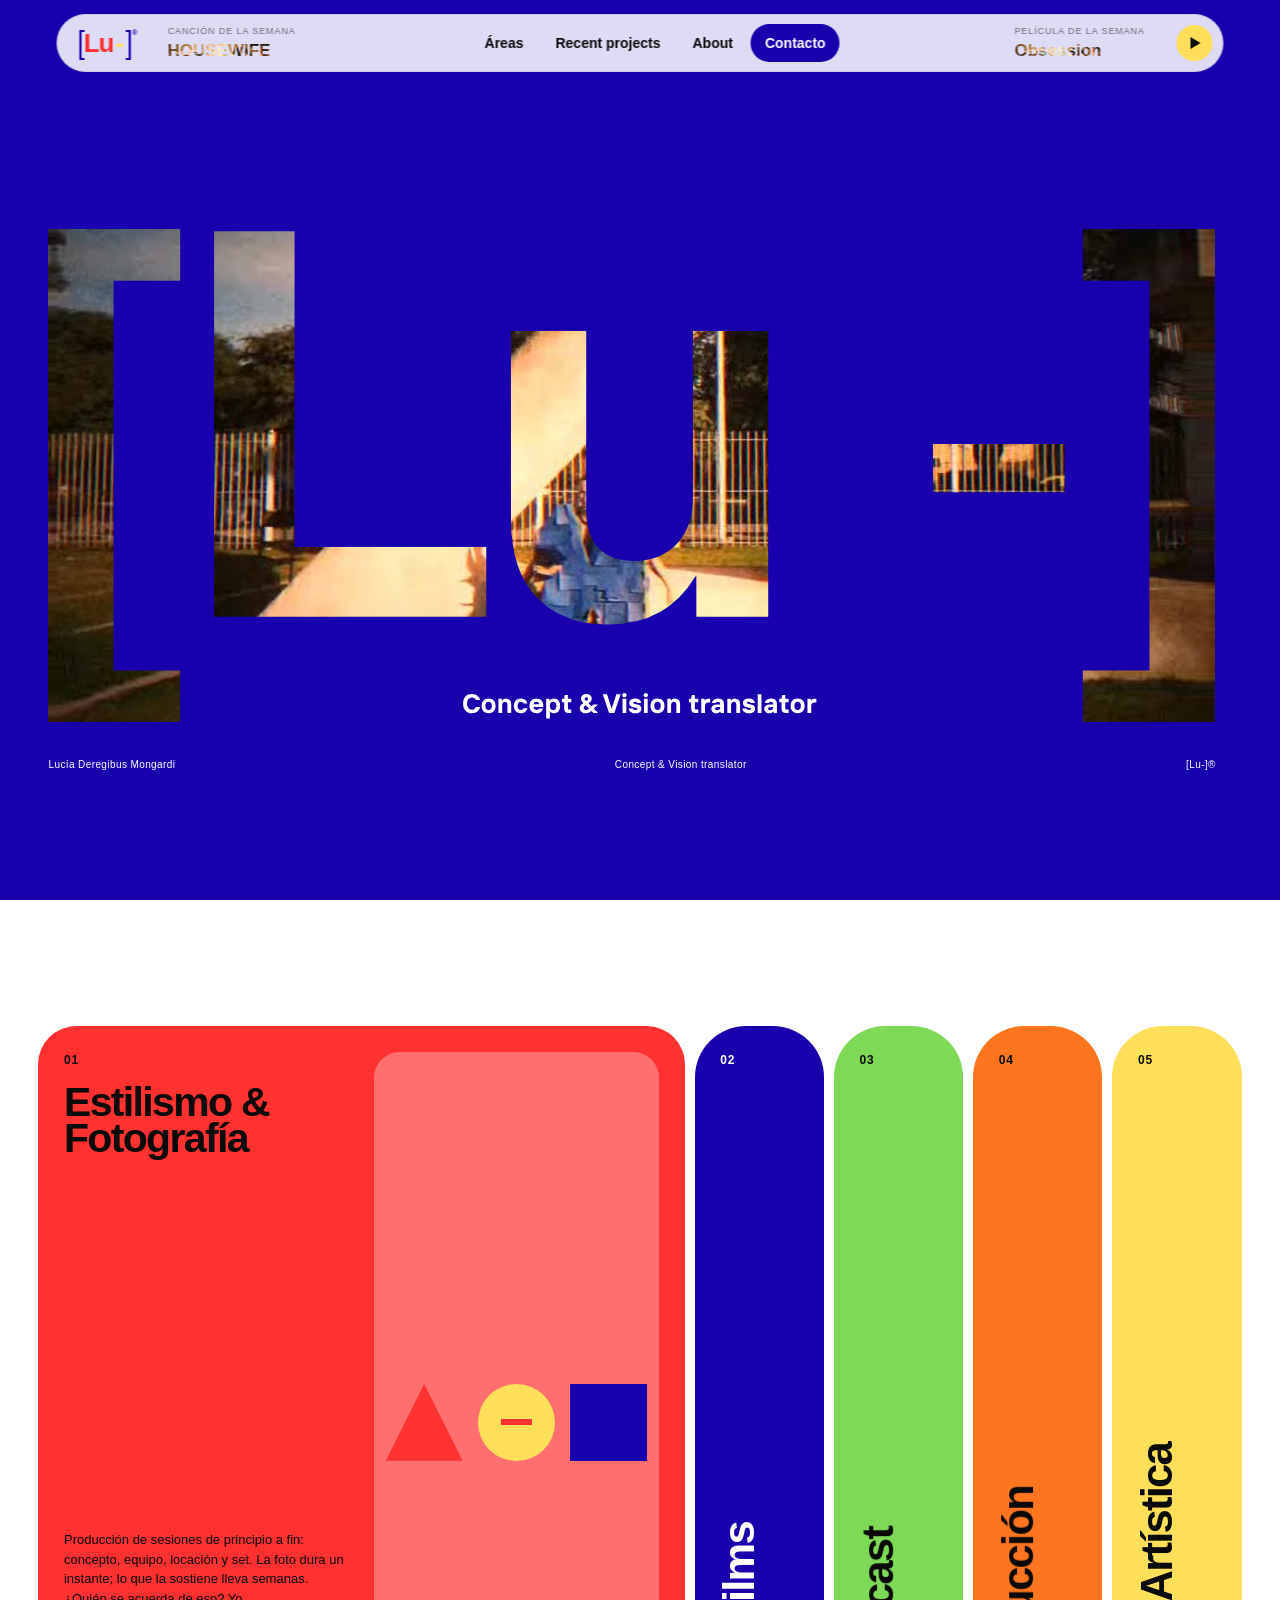
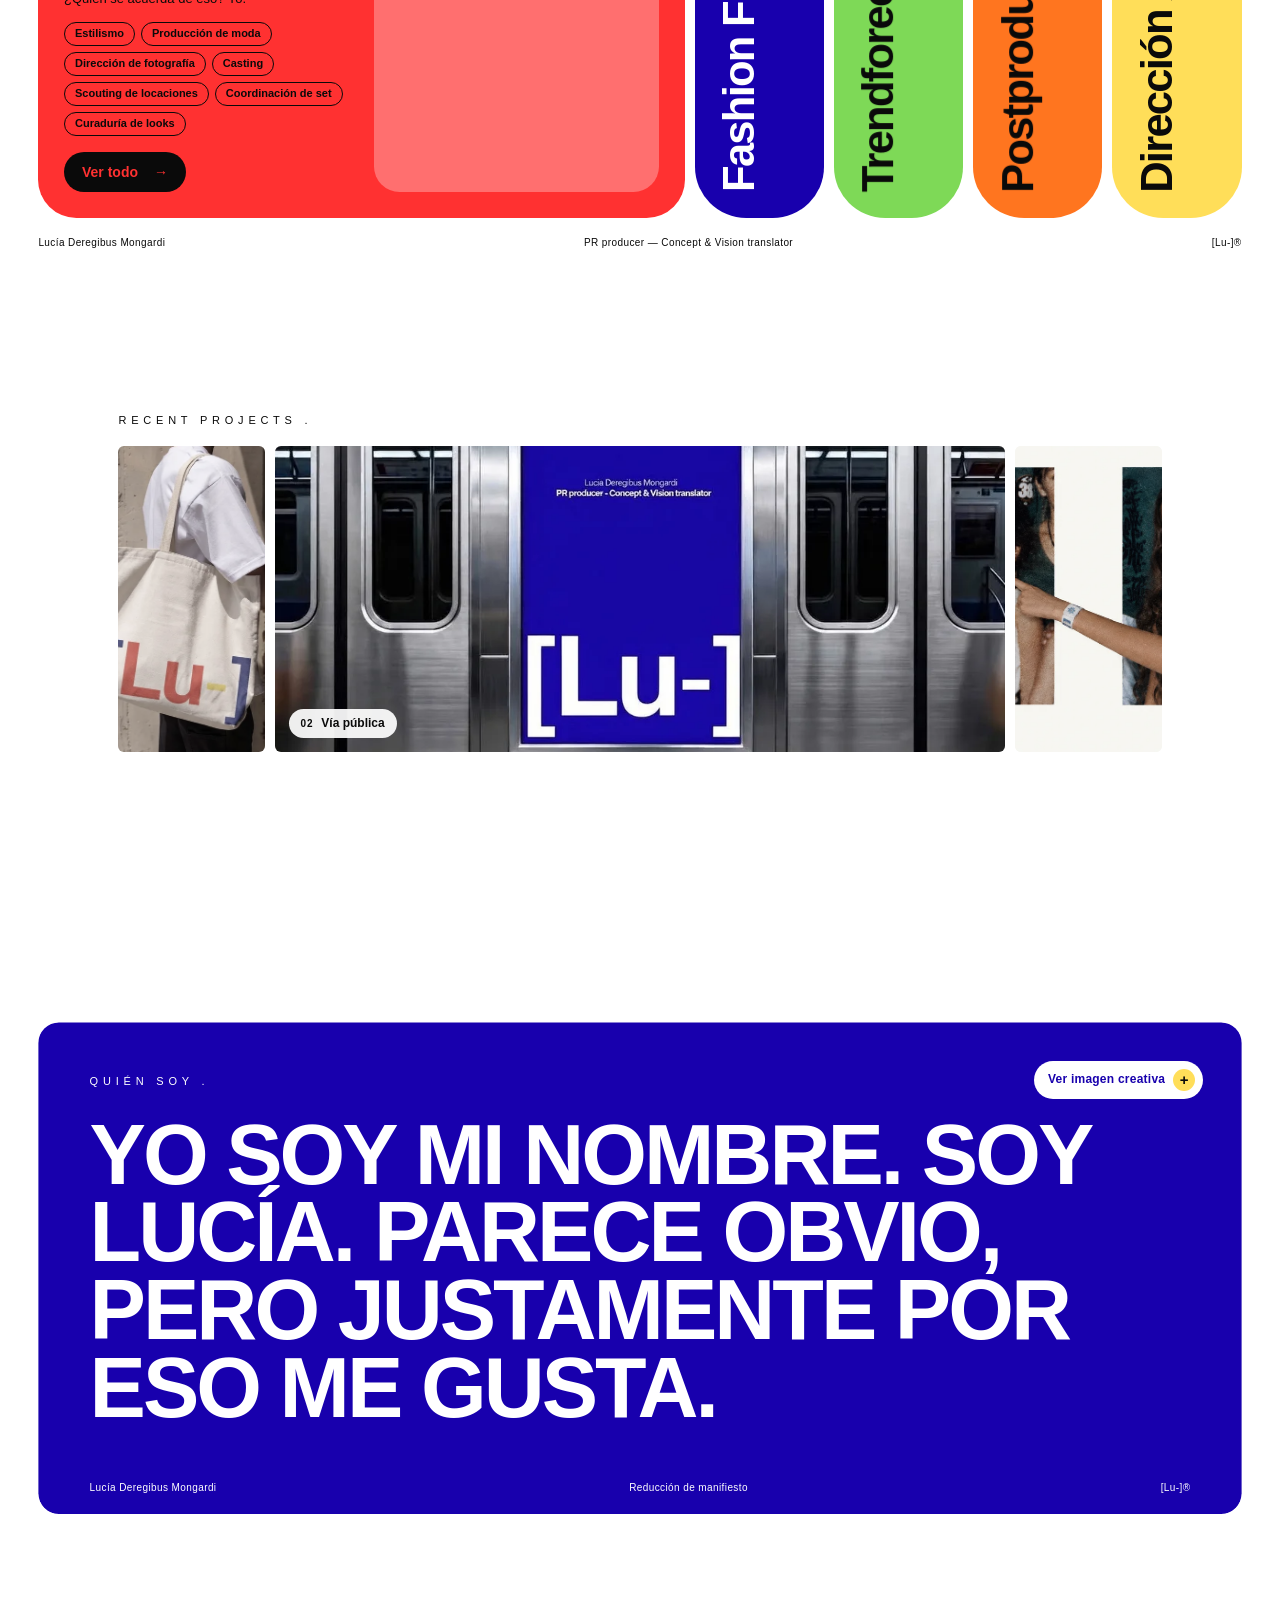
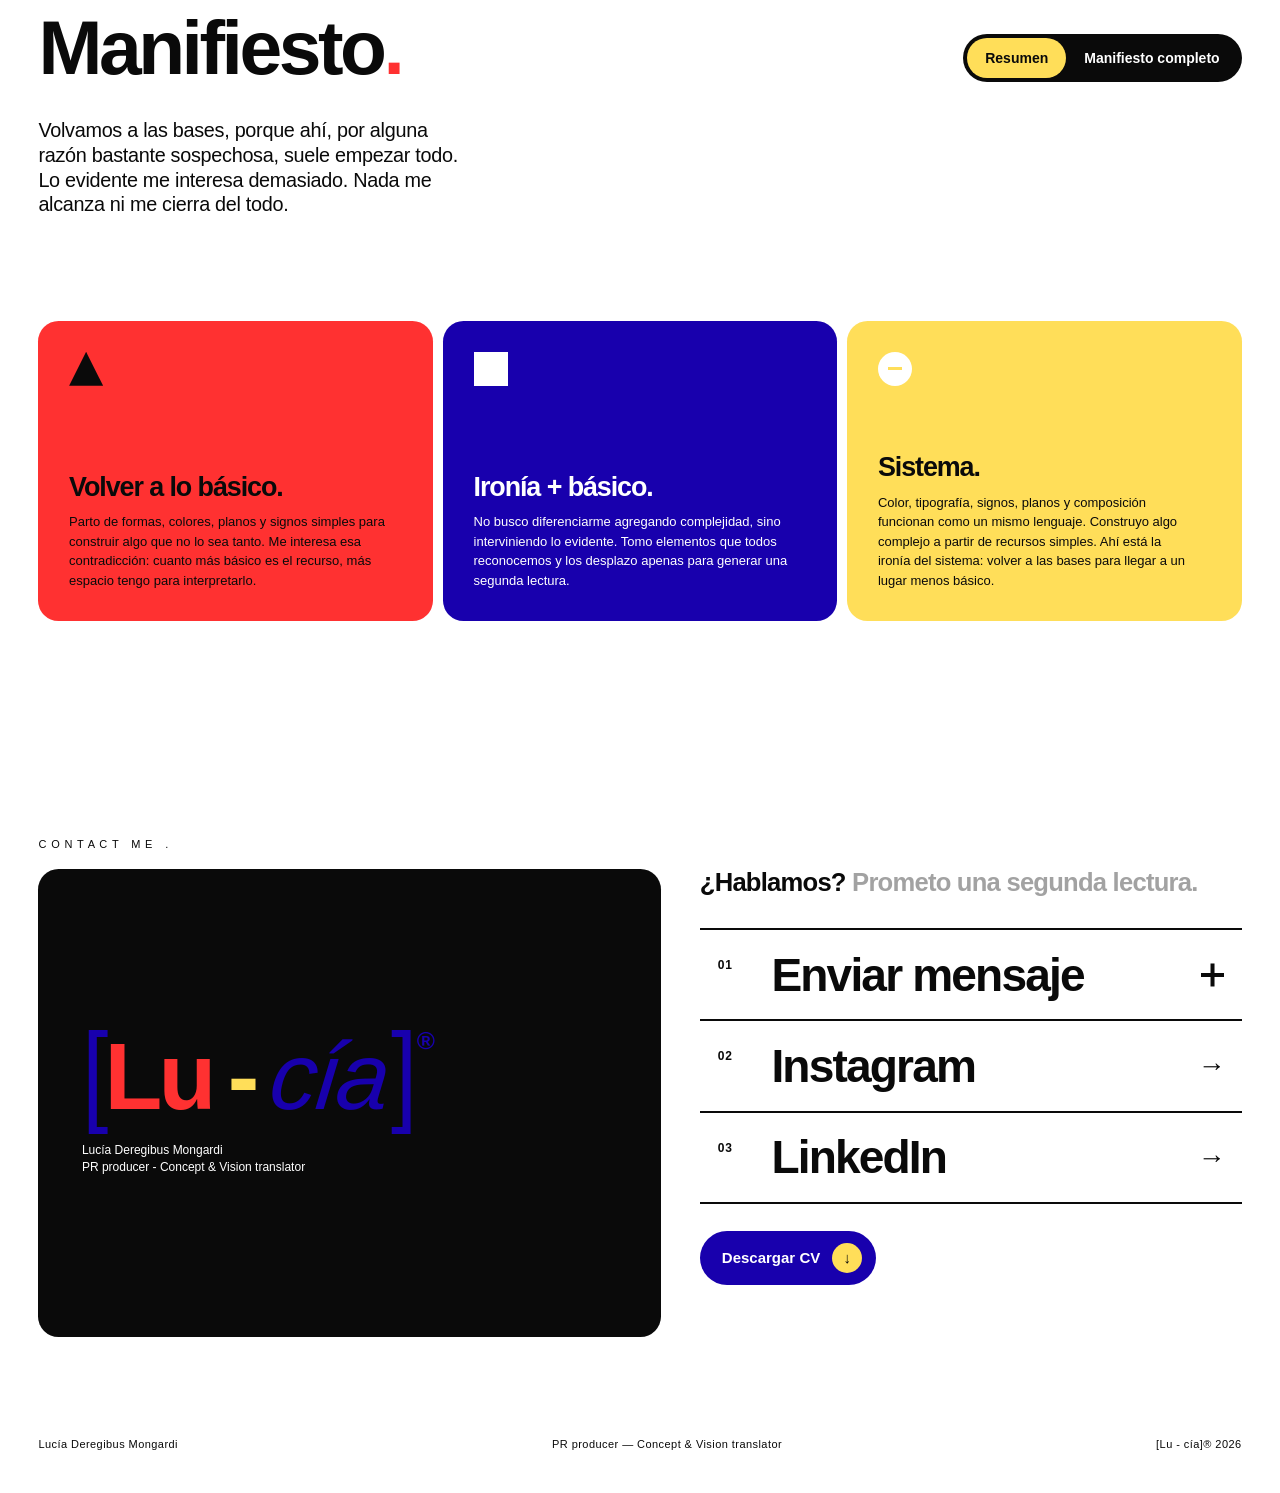
==== commit ed946294: "Home: colores que cambian, pie, semana en la barra y entrada animada - El fondo del home pasa de azu" ====
--- a/index.html
+++ b/index.html
@@ -28,6 +28,8 @@
        nunca con movimiento reducido) antes de pintar, para que no parpadee -->
   <script>
     document.documentElement.classList.add('js');
+    // Entrada del home: arranca oculto y js/main.js §17 lo anima (salvo movimiento reducido)
+    if (!matchMedia('(prefers-reduced-motion: reduce)').matches) document.documentElement.classList.add('home-enter');
     try {
       if (!/intro-frame=/.test(location.search) &&
           (sessionStorage.getItem('lu-intro') || matchMedia('(prefers-reduced-motion: reduce)').matches))
@@ -54,6 +56,9 @@
     <a class="nav__logo" href="#inicio" aria-label="[Lu - cía], volver al inicio">
       <span class="logo logo--mini" aria-hidden="true"><span class="logo__br">[</span><span class="logo__lu">Lu</span><span class="logo__dash">-</span><span class="logo__br">]</span><sup class="logo__r">®</sup></span>
     </a>
+    <!-- Canción de la semana (lateral izquierdo) y película (derecho): js/main.js §12.
+         Sus títulos son máscaras del video del home. Solo se ven en el home. -->
+    <div class="nav-week nav-week--left" data-week-slot="0"></div>
     <nav aria-label="Secciones">
       <ul class="nav__list">
         <!-- data-menu: js/common.js agrega el desplegable con cada sección -->
@@ -63,6 +68,7 @@
         <li><a href="#contacto">Contacto</a></li>
       </ul>
     </nav>
+    <div class="nav-week nav-week--right" data-week-slot="1"></div>
     <button class="backstage-toggle" type="button" aria-pressed="false" data-backstage-toggle>
       <span class="visually-hidden">Pausar fondo de backstage</span>
       <span aria-hidden="true" class="backstage-toggle__icon"></span>
@@ -77,7 +83,7 @@
          son una MÁSCARA: adentro se ve el video en loop (css/styles.css → .home,
          js/main.js §16). Medidas en % de la plantilla (1440 × 810). -->
     <section class="home" id="inicio" aria-labelledby="hero-title">
-      <h1 class="visually-hidden" id="hero-title">[Lu -] Lucía Deregibus Mongardi — PR producer · Concept &amp; Vision translator</h1>
+      <h1 class="visually-hidden" id="hero-title">[Lu -] Lucía Deregibus Mongardi — Concept &amp; Vision translator</h1>
       <div class="home__frame">
         <div class="home__logo" role="img" aria-label="[Lu -]">
           <div class="home__video">
@@ -89,14 +95,11 @@
           <!-- Si el navegador no soporta máscaras: el logo en blanco sólido -->
           <img class="home__logo-solid" src="assets/logo/lu-mask.svg" alt="" width="1313" height="555">
         </div>
-        <!-- "PR producer - Concept &amp; Vision translator": formas exactas de la plantilla (TT Interphases Bold) -->
-        <svg class="home__sub" viewBox="0 0 516.65 28.56" aria-hidden="true" focusable="false"><path fill="#fff" d="M0 22.51L0 1.36L8.77 1.36Q10.4 1.36 11.78 1.9Q13.15 2.44 14.12 3.4Q15.09 4.35 15.63 5.69Q16.17 7.04 16.17 8.61L16.17 8.61Q16.17 10.21 15.63 11.54Q15.09 12.87 14.12 13.82Q13.15 14.78 11.78 15.32Q10.4 15.86 8.77 15.86L8.77 15.86L4.54 15.86L4.54 22.51L0 22.51ZM4.54 11.78L8.32 11.78Q9.92 11.78 10.78 10.94Q11.64 10.09 11.64 8.61L11.64 8.61Q11.64 7.13 10.78 6.28Q9.92 5.44 8.32 5.44L8.32 5.44L4.54 5.44L4.54 11.78ZM17.62 22.51L17.62 1.36L26.69 1.36Q28.26 1.36 29.58 1.86Q30.89 2.35 31.83 3.26Q32.77 4.17 33.28 5.45Q33.79 6.74 33.79 8.31L33.79 8.31Q33.79 10.3 33.1 11.59Q32.4 12.87 31.59 13.63L31.59 13.63Q30.62 14.5 29.41 14.96L29.41 14.96L34.55 22.51L29.41 22.51L24.58 15.26L22.16 15.26L22.16 22.51L17.62 22.51ZM22.16 11.18L26.39 11.18Q27.66 11.18 28.46 10.42Q29.26 9.67 29.26 8.31L29.26 8.31Q29.26 6.95 28.46 6.19Q27.66 5.44 26.39 5.44L26.39 5.44L22.16 5.44L22.16 11.18ZM40.32 28.56L40.32 6.49L43.95 6.49L44.4 8.31L44.55 8.31Q45.22 7.52 46.31 6.86Q47.39 6.19 49.09 6.19L49.09 6.19Q50.63 6.19 51.9 6.72Q53.17 7.25 54.09 8.31Q55.01 9.37 55.52 10.92Q56.04 12.48 56.04 14.5L56.04 14.5Q56.04 16.56 55.52 18.1Q55.01 19.64 54.09 20.7Q53.17 21.76 51.9 22.29Q50.63 22.81 49.09 22.81L49.09 22.81Q48.18 22.81 47.47 22.62Q46.76 22.42 46.21 22.12Q45.67 21.82 45.29 21.47Q44.92 21.12 44.7 20.85L44.7 20.85L44.55 20.85L44.55 28.56L40.32 28.56ZM48.18 19.04L48.18 19.04Q48.9 19.04 49.57 18.78Q50.23 18.52 50.73 17.96Q51.23 17.4 51.52 16.54Q51.81 15.68 51.81 14.5L51.81 14.5Q51.81 13.32 51.52 12.46Q51.23 11.6 50.73 11.04Q50.23 10.48 49.57 10.23Q48.9 9.97 48.18 9.97L48.18 9.97Q47.45 9.97 46.79 10.23Q46.12 10.48 45.63 11.04Q45.13 11.6 44.84 12.46Q44.55 13.32 44.55 14.5L44.55 14.5Q44.55 15.68 44.84 16.54Q45.13 17.4 45.63 17.96Q46.12 18.52 46.79 18.78Q47.45 19.04 48.18 19.04ZM57.03 22.51L57.03 6.49L60.66 6.49L61.11 8.31L61.27 8.31Q61.96 7.28 62.93 6.89Q63.89 6.49 65.04 6.49L65.04 6.49L67.01 6.49L67.01 10.57L65.35 10.57Q63.41 10.57 62.34 11.63Q61.27 12.69 61.27 14.5L61.27 14.5L61.27 22.51L57.03 22.51ZM73.9 22.81L73.9 22.81Q72.08 22.81 70.63 22.26Q69.18 21.7 68.16 20.64Q67.13 19.58 66.58 18.04Q66.04 16.5 66.04 14.5L66.04 14.5Q66.04 12.51 66.58 10.97Q67.13 9.43 68.16 8.37Q69.18 7.31 70.63 6.75Q72.08 6.19 73.9 6.19L73.9 6.19Q75.71 6.19 77.16 6.75Q78.61 7.31 79.64 8.37Q80.67 9.43 81.21 10.97Q81.76 12.51 81.76 14.5L81.76 14.5Q81.76 16.5 81.21 18.04Q80.67 19.58 79.64 20.64Q78.61 21.7 77.16 22.26Q75.71 22.81 73.9 22.81ZM73.9 19.04L73.9 19.04Q74.62 19.04 75.29 18.78Q75.95 18.52 76.45 17.96Q76.95 17.4 77.24 16.54Q77.52 15.68 77.52 14.5L77.52 14.5Q77.52 13.32 77.24 12.46Q76.95 11.6 76.45 11.04Q75.95 10.48 75.29 10.23Q74.62 9.97 73.9 9.97L73.9 9.97Q73.17 9.97 72.51 10.23Q71.84 10.48 71.34 11.04Q70.85 11.6 70.56 12.46Q70.27 13.32 70.27 14.5L70.27 14.5Q70.27 15.68 70.56 16.54Q70.85 17.4 71.34 17.96Q71.84 18.52 72.51 18.78Q73.17 19.04 73.9 19.04ZM88.95 22.81L88.95 22.81Q87.41 22.81 86.14 22.29Q84.87 21.76 83.95 20.7Q83.03 19.64 82.51 18.1Q82 16.56 82 14.5L82 14.5Q82 12.48 82.51 10.92Q83.03 9.37 83.95 8.31Q84.87 7.25 86.14 6.72Q87.41 6.19 88.95 6.19L88.95 6.19Q89.86 6.19 90.57 6.39Q91.28 6.58 91.82 6.89Q92.36 7.19 92.73 7.54Q93.09 7.88 93.33 8.16L93.33 8.16L93.48 8.16L93.48 1.36L97.71 1.36L97.71 22.51L94.09 22.51L93.63 20.7L93.48 20.7Q93.15 21.09 92.71 21.47Q92.27 21.85 91.73 22.15Q91.19 22.45 90.49 22.63Q89.8 22.81 88.95 22.81ZM89.86 19.04L89.86 19.04Q90.58 19.04 91.25 18.78Q91.91 18.52 92.41 17.96Q92.91 17.4 93.2 16.54Q93.48 15.68 93.48 14.5L93.48 14.5Q93.48 13.32 93.2 12.46Q92.91 11.6 92.41 11.04Q91.91 10.48 91.25 10.23Q90.58 9.97 89.86 9.97L89.86 9.97Q89.13 9.97 88.47 10.23Q87.8 10.48 87.3 11.04Q86.8 11.6 86.52 12.46Q86.23 13.32 86.23 14.5L86.23 14.5Q86.23 15.68 86.52 16.54Q86.8 17.4 87.3 17.96Q87.8 18.52 88.47 18.78Q89.13 19.04 89.86 19.04ZM105.51 22.81L105.51 22.81Q104.21 22.81 103.12 22.38Q102.04 21.94 101.26 21.09Q100.49 20.25 100.06 19.05Q99.62 17.86 99.62 16.32L99.62 16.32L99.62 6.49L103.85 6.49L103.85 15.71Q103.85 17.31 104.6 18.18Q105.36 19.04 106.72 19.04L106.72 19.04Q108.08 19.04 108.91 18.11Q109.74 17.19 109.74 15.71L109.74 15.71L109.74 6.49L113.97 6.49L113.97 22.51L110.35 22.51L109.89 20.7L109.74 20.7Q108.96 21.73 107.87 22.27Q106.78 22.81 105.51 22.81ZM122.83 22.81L122.83 22.81Q121.01 22.81 119.56 22.26Q118.11 21.7 117.09 20.64Q116.06 19.58 115.51 18.04Q114.97 16.5 114.97 14.5L114.97 14.5Q114.97 12.51 115.51 10.97Q116.06 9.43 117.09 8.37Q118.11 7.31 119.56 6.75Q121.01 6.19 122.83 6.19L122.83 6.19Q124.52 6.19 125.79 6.66Q127.06 7.13 127.95 7.93Q128.84 8.73 129.4 9.77Q129.96 10.82 130.23 11.93L130.23 11.93L126 11.93Q125.55 11.03 124.82 10.5Q124.1 9.97 122.83 9.97L122.83 9.97Q121.23 9.97 120.21 11.1Q119.2 12.24 119.2 14.5L119.2 14.5Q119.2 16.77 120.21 17.9Q121.23 19.04 122.83 19.04L122.83 19.04Q124.1 19.04 124.82 18.51Q125.55 17.98 126 17.07L126 17.07L130.23 17.07Q129.96 18.22 129.4 19.25Q128.84 20.28 127.95 21.08Q127.06 21.88 125.79 22.35Q124.52 22.81 122.83 22.81ZM138.18 22.81L138.18 22.81Q136.37 22.81 134.92 22.26Q133.47 21.7 132.44 20.64Q131.41 19.58 130.87 18.04Q130.32 16.5 130.32 14.5L130.32 14.5Q130.32 12.51 130.87 10.97Q131.41 9.43 132.44 8.37Q133.47 7.31 134.92 6.75Q136.37 6.19 138.18 6.19L138.18 6.19Q139.93 6.19 141.35 6.78Q142.77 7.37 143.79 8.44Q144.8 9.52 145.34 10.98Q145.89 12.45 145.89 14.2L145.89 14.2Q145.89 14.53 145.86 14.84Q145.83 15.14 145.8 15.38L145.8 15.38Q145.77 15.65 145.74 15.86L145.74 15.86L134.71 15.86Q134.95 17.22 135.76 18.13Q136.58 19.04 138.18 19.04L138.18 19.04Q139.42 19.04 140.01 18.63Q140.6 18.22 141.05 17.53L141.05 17.53L145.59 17.53Q145.31 18.55 144.75 19.5Q144.2 20.46 143.3 21.2Q142.41 21.94 141.14 22.38Q139.87 22.81 138.18 22.81ZM134.71 12.69L141.51 12.69Q141.38 12.18 141.13 11.69Q140.87 11.21 140.46 10.82Q140.05 10.42 139.48 10.2Q138.91 9.97 138.18 9.97L138.18 9.97Q136.7 9.97 135.87 10.76Q135.04 11.54 134.71 12.69L134.71 12.69ZM146.88 22.51L146.88 6.49L150.51 6.49L150.96 8.31L151.12 8.31Q151.81 7.28 152.78 6.89Q153.75 6.49 154.89 6.49L154.89 6.49L156.86 6.49L156.86 10.57L155.2 10.57Q153.26 10.57 152.19 11.63Q151.12 12.69 151.12 14.5L151.12 14.5L151.12 22.51L146.88 22.51ZM160.82 15.86L160.82 12.09L170.64 12.09L170.64 15.86L160.82 15.86ZM186.23 22.81L186.23 22.81Q183.97 22.81 182.12 22.09Q180.28 21.36 178.98 19.97Q177.68 18.58 176.97 16.56Q176.26 14.53 176.26 11.93L176.26 11.93Q176.26 9.34 176.97 7.31Q177.68 5.29 178.98 3.9Q180.28 2.5 182.12 1.78Q183.97 1.05 186.23 1.05L186.23 1.05Q188.23 1.05 189.76 1.57Q191.28 2.08 192.41 3Q193.55 3.93 194.3 5.19Q195.06 6.46 195.45 8.01L195.45 8.01L190.77 8.01Q190.5 7.37 190.1 6.86Q189.71 6.34 189.18 5.95Q188.65 5.56 187.93 5.35Q187.2 5.13 186.23 5.13L186.23 5.13Q185.06 5.13 184.06 5.56Q183.06 5.98 182.34 6.83Q181.61 7.67 181.2 8.96Q180.79 10.24 180.79 11.93L180.79 11.93Q180.79 13.63 181.2 14.91Q181.61 16.2 182.34 17.04Q183.06 17.89 184.06 18.31Q185.06 18.73 186.23 18.73L186.23 18.73Q187.2 18.73 187.93 18.52Q188.65 18.31 189.18 17.92Q189.71 17.53 190.1 17.01Q190.5 16.5 190.77 15.86L190.77 15.86L195.45 15.86Q195.06 17.4 194.3 18.67Q193.55 19.94 192.41 20.86Q191.28 21.79 189.76 22.3Q188.23 22.81 186.23 22.81ZM202.8 22.81L202.8 22.81Q200.98 22.81 199.53 22.26Q198.08 21.7 197.05 20.64Q196.03 19.58 195.48 18.04Q194.94 16.5 194.94 14.5L194.94 14.5Q194.94 12.51 195.48 10.97Q196.03 9.43 197.05 8.37Q198.08 7.31 199.53 6.75Q200.98 6.19 202.8 6.19L202.8 6.19Q204.61 6.19 206.06 6.75Q207.51 7.31 208.54 8.37Q209.57 9.43 210.11 10.97Q210.65 12.51 210.65 14.5L210.65 14.5Q210.65 16.5 210.11 18.04Q209.57 19.58 208.54 20.64Q207.51 21.7 206.06 22.26Q204.61 22.81 202.8 22.81ZM202.8 19.04L202.8 19.04Q203.52 19.04 204.19 18.78Q204.85 18.52 205.35 17.96Q205.85 17.4 206.14 16.54Q206.42 15.68 206.42 14.5L206.42 14.5Q206.42 13.32 206.14 12.46Q205.85 11.6 205.35 11.04Q204.85 10.48 204.19 10.23Q203.52 9.97 202.8 9.97L202.8 9.97Q202.07 9.97 201.41 10.23Q200.74 10.48 200.24 11.04Q199.74 11.6 199.46 12.46Q199.17 13.32 199.17 14.5L199.17 14.5Q199.17 15.68 199.46 16.54Q199.74 17.4 200.24 17.96Q200.74 18.52 201.41 18.78Q202.07 19.04 202.8 19.04ZM211.65 22.51L211.65 6.49L215.28 6.49L215.73 8.31L215.88 8.31Q216.67 7.28 217.76 6.74Q218.84 6.19 220.11 6.19L220.11 6.19Q221.41 6.19 222.5 6.63Q223.59 7.07 224.36 7.91Q225.13 8.76 225.57 9.95Q226.01 11.15 226.01 12.69L226.01 12.69L226.01 22.51L221.78 22.51L221.78 13.29Q221.78 11.69 221.02 10.83Q220.26 9.97 218.9 9.97L218.9 9.97Q217.54 9.97 216.71 10.89Q215.88 11.81 215.88 13.29L215.88 13.29L215.88 22.51L211.65 22.51ZM234.71 22.81L234.71 22.81Q232.9 22.81 231.45 22.26Q230 21.7 228.97 20.64Q227.94 19.58 227.4 18.04Q226.85 16.5 226.85 14.5L226.85 14.5Q226.85 12.51 227.4 10.97Q227.94 9.43 228.97 8.37Q230 7.31 231.45 6.75Q232.9 6.19 234.71 6.19L234.71 6.19Q236.4 6.19 237.67 6.66Q238.94 7.13 239.83 7.93Q240.72 8.73 241.28 9.77Q241.84 10.82 242.12 11.93L242.12 11.93L237.88 11.93Q237.43 11.03 236.71 10.5Q235.98 9.97 234.71 9.97L234.71 9.97Q233.11 9.97 232.1 11.1Q231.08 12.24 231.08 14.5L231.08 14.5Q231.08 16.77 232.1 17.9Q233.11 19.04 234.71 19.04L234.71 19.04Q235.98 19.04 236.71 18.51Q237.43 17.98 237.88 17.07L237.88 17.07L242.12 17.07Q241.84 18.22 241.28 19.25Q240.72 20.28 239.83 21.08Q238.94 21.88 237.67 22.35Q236.4 22.81 234.71 22.81ZM250.06 22.81L250.06 22.81Q248.25 22.81 246.8 22.26Q245.35 21.7 244.32 20.64Q243.29 19.58 242.75 18.04Q242.21 16.5 242.21 14.5L242.21 14.5Q242.21 12.51 242.75 10.97Q243.29 9.43 244.32 8.37Q245.35 7.31 246.8 6.75Q248.25 6.19 250.06 6.19L250.06 6.19Q251.82 6.19 253.24 6.78Q254.66 7.37 255.67 8.44Q256.68 9.52 257.23 10.98Q257.77 12.45 257.77 14.2L257.77 14.2Q257.77 14.53 257.74 14.84Q257.71 15.14 257.68 15.38L257.68 15.38Q257.65 15.65 257.62 15.86L257.62 15.86L246.59 15.86Q246.83 17.22 247.65 18.13Q248.46 19.04 250.06 19.04L250.06 19.04Q251.3 19.04 251.89 18.63Q252.48 18.22 252.93 17.53L252.93 17.53L257.47 17.53Q257.2 18.55 256.64 19.5Q256.08 20.46 255.19 21.2Q254.29 21.94 253.03 22.38Q251.76 22.81 250.06 22.81ZM246.59 12.69L253.39 12.69Q253.27 12.18 253.01 11.69Q252.75 11.21 252.35 10.82Q251.94 10.42 251.36 10.2Q250.79 9.97 250.06 9.97L250.06 9.97Q248.58 9.97 247.75 10.76Q246.92 11.54 246.59 12.69L246.59 12.69ZM258.77 28.56L258.77 6.49L262.39 6.49L262.85 8.31L263 8.31Q263.66 7.52 264.75 6.86Q265.84 6.19 267.53 6.19L267.53 6.19Q269.07 6.19 270.34 6.72Q271.61 7.25 272.53 8.31Q273.46 9.37 273.97 10.92Q274.48 12.48 274.48 14.5L274.48 14.5Q274.48 16.56 273.97 18.1Q273.46 19.64 272.53 20.7Q271.61 21.76 270.34 22.29Q269.07 22.81 267.53 22.81L267.53 22.81Q266.63 22.81 265.92 22.62Q265.2 22.42 264.66 22.12Q264.12 21.82 263.74 21.47Q263.36 21.12 263.15 20.85L263.15 20.85L263 20.85L263 28.56L258.77 28.56ZM266.63 19.04L266.63 19.04Q267.35 19.04 268.02 18.78Q268.68 18.52 269.18 17.96Q269.68 17.4 269.96 16.54Q270.25 15.68 270.25 14.5L270.25 14.5Q270.25 13.32 269.96 12.46Q269.68 11.6 269.18 11.04Q268.68 10.48 268.02 10.23Q267.35 9.97 266.63 9.97L266.63 9.97Q265.9 9.97 265.24 10.23Q264.57 10.48 264.07 11.04Q263.57 11.6 263.29 12.46Q263 13.32 263 14.5L263 14.5Q263 15.68 263.29 16.54Q263.57 17.4 264.07 17.96Q264.57 18.52 265.24 18.78Q265.9 19.04 266.63 19.04ZM281.83 22.51L281.83 22.51Q279.32 22.51 278.08 21.3Q276.84 20.09 276.84 17.83L276.84 17.83L276.84 10.42L274.27 10.42L274.27 6.49L276.84 6.49L277.44 2.26L281.07 2.26L281.07 6.49L284.85 6.49L284.85 10.42L281.07 10.42L281.07 17.07Q281.07 17.77 281.48 18.18Q281.89 18.58 282.58 18.58L282.58 18.58L284.85 18.58L284.85 22.51L281.83 22.51ZM296.67 22.81L296.67 22.81Q295.06 22.81 293.84 22.39Q292.62 21.97 291.76 21.2Q290.89 20.43 290.46 19.37Q290.02 18.31 290.02 17.07L290.02 17.07Q290.02 15.59 290.71 14.29Q291.41 12.99 292.89 12.09L292.89 12.09L294.1 11.33L293.19 10.42Q292.4 9.64 291.89 8.59Q291.38 7.55 291.38 6.19L291.38 6.19Q291.38 5.16 291.82 4.24Q292.25 3.32 293.04 2.61Q293.83 1.9 294.94 1.48Q296.06 1.05 297.42 1.05L297.42 1.05Q300.38 1.05 301.92 2.49Q303.47 3.93 303.47 6.19L303.47 6.19Q303.47 7.46 302.92 8.64Q302.38 9.82 300.9 10.73L300.9 10.73L299.69 11.48L303.16 14.96L305.28 12.84L310.42 12.84L305.73 17.53L310.72 22.51L305.43 22.51L303.16 20.25Q302.65 20.64 302.02 21.09Q301.38 21.54 300.59 21.92Q299.81 22.3 298.83 22.56Q297.84 22.81 296.67 22.81ZM296.97 19.04L296.97 19.04Q298 19.04 298.87 18.63Q299.75 18.22 300.44 17.53L300.44 17.53L296.67 13.75L295.76 14.35Q294.4 15.26 294.4 16.77L294.4 16.77Q294.4 17.8 295.05 18.42Q295.7 19.04 296.97 19.04ZM297.12 9.06L298.18 8.31Q298.63 7.98 299.01 7.58Q299.39 7.19 299.39 6.49L299.39 6.49Q299.39 5.71 298.86 5.19Q298.33 4.68 297.42 4.68L297.42 4.68Q296.52 4.68 295.99 5.21Q295.46 5.74 295.46 6.65L295.46 6.65Q295.46 7.22 295.76 7.61Q296.06 8.01 296.52 8.46L296.52 8.46L297.12 9.06ZM318.61 22.51L311.51 1.36L316.34 1.36L321.48 17.37L321.63 17.37L326.77 1.36L331.6 1.36L324.5 22.51L318.61 22.51ZM331.54 22.51L331.54 6.49L335.77 6.49L335.77 22.51L331.54 22.51ZM333.66 4.83L333.66 4.83Q332.63 4.83 331.94 4.14Q331.24 3.44 331.24 2.41L331.24 2.41Q331.24 1.39 331.94 0.69Q332.63 0 333.66 0L333.66 0Q334.69 0 335.38 0.69Q336.08 1.39 336.08 2.41L336.08 2.41Q336.08 3.44 335.38 4.14Q334.69 4.83 333.66 4.83ZM343.42 22.81L343.42 22.81Q341.67 22.81 340.4 22.39Q339.13 21.97 338.28 21.24Q337.44 20.52 336.97 19.57Q336.5 18.61 336.32 17.53L336.32 17.53L340.85 17.53Q340.97 18.1 341.62 18.57Q342.27 19.04 343.42 19.04L343.42 19.04Q344.99 19.04 345.57 18.66Q346.14 18.28 346.14 17.83L346.14 17.83Q346.14 17.22 345.46 16.95Q344.78 16.68 343.75 16.47Q342.72 16.26 341.53 16.01Q340.34 15.77 339.31 15.21Q338.28 14.65 337.6 13.67Q336.92 12.69 336.92 11.03L336.92 11.03Q336.92 10 337.35 9.12Q337.77 8.25 338.58 7.6Q339.4 6.95 340.61 6.57Q341.82 6.19 343.42 6.19L343.42 6.19Q345.11 6.19 346.35 6.58Q347.59 6.98 348.42 7.66Q349.25 8.34 349.72 9.24Q350.19 10.15 350.37 11.18L350.37 11.18L345.84 11.18Q345.72 10.73 345.2 10.35Q344.69 9.97 343.42 9.97L343.42 9.97Q342.39 9.97 341.85 10.27Q341.3 10.57 341.3 11.03L341.3 11.03Q341.3 11.63 341.98 11.9Q342.66 12.18 343.69 12.39Q344.72 12.6 345.91 12.84Q347.11 13.08 348.13 13.64Q349.16 14.2 349.84 15.18Q350.52 16.17 350.52 17.83L350.52 17.83Q350.52 18.79 350.17 19.69Q349.83 20.58 349.01 21.27Q348.19 21.97 346.82 22.39Q345.44 22.81 343.42 22.81ZM351.22 22.51L351.22 6.49L355.45 6.49L355.45 22.51L351.22 22.51ZM353.33 4.83L353.33 4.83Q352.31 4.83 351.61 4.14Q350.92 3.44 350.92 2.41L350.92 2.41Q350.92 1.39 351.61 0.69Q352.31 0 353.33 0L353.33 0Q354.36 0 355.06 0.69Q355.75 1.39 355.75 2.41L355.75 2.41Q355.75 3.44 355.06 4.14Q354.36 4.83 353.33 4.83ZM364.3 22.81L364.3 22.81Q362.49 22.81 361.04 22.26Q359.59 21.7 358.56 20.64Q357.53 19.58 356.99 18.04Q356.45 16.5 356.45 14.5L356.45 14.5Q356.45 12.51 356.99 10.97Q357.53 9.43 358.56 8.37Q359.59 7.31 361.04 6.75Q362.49 6.19 364.3 6.19L364.3 6.19Q366.12 6.19 367.57 6.75Q369.02 7.31 370.05 8.37Q371.07 9.43 371.62 10.97Q372.16 12.51 372.16 14.5L372.16 14.5Q372.16 16.5 371.62 18.04Q371.07 19.58 370.05 20.64Q369.02 21.7 367.57 22.26Q366.12 22.81 364.3 22.81ZM364.3 19.04L364.3 19.04Q365.03 19.04 365.69 18.78Q366.36 18.52 366.86 17.96Q367.36 17.4 367.64 16.54Q367.93 15.68 367.93 14.5L367.93 14.5Q367.93 13.32 367.64 12.46Q367.36 11.6 366.86 11.04Q366.36 10.48 365.69 10.23Q365.03 9.97 364.3 9.97L364.3 9.97Q363.58 9.97 362.91 10.23Q362.25 10.48 361.75 11.04Q361.25 11.6 360.96 12.46Q360.68 13.32 360.68 14.5L360.68 14.5Q360.68 15.68 360.96 16.54Q361.25 17.4 361.75 17.96Q362.25 18.52 362.91 18.78Q363.58 19.04 364.3 19.04ZM373.16 22.51L373.16 6.49L376.79 6.49L377.24 8.31L377.39 8.31Q378.18 7.28 379.26 6.74Q380.35 6.19 381.62 6.19L381.62 6.19Q382.92 6.19 384.01 6.63Q385.1 7.07 385.87 7.91Q386.64 8.76 387.08 9.95Q387.51 11.15 387.51 12.69L387.51 12.69L387.51 22.51L383.28 22.51L383.28 13.29Q383.28 11.69 382.53 10.83Q381.77 9.97 380.41 9.97L380.41 9.97Q379.05 9.97 378.22 10.89Q377.39 11.81 377.39 13.29L377.39 13.29L377.39 22.51L373.16 22.51ZM400.54 22.51L400.54 22.51Q398.03 22.51 396.79 21.3Q395.55 20.09 395.55 17.83L395.55 17.83L395.55 10.42L392.98 10.42L392.98 6.49L395.55 6.49L396.16 2.26L399.78 2.26L399.78 6.49L403.56 6.49L403.56 10.42L399.78 10.42L399.78 17.07Q399.78 17.77 400.19 18.18Q400.6 18.58 401.3 18.58L401.3 18.58L403.56 18.58L403.56 22.51L400.54 22.51ZM404.71 22.51L404.71 6.49L408.34 6.49L408.79 8.31L408.94 8.31Q409.64 7.28 410.6 6.89Q411.57 6.49 412.72 6.49L412.72 6.49L414.68 6.49L414.68 10.57L413.02 10.57Q411.09 10.57 410.01 11.63Q408.94 12.69 408.94 14.5L408.94 14.5L408.94 22.51L404.71 22.51ZM419.46 22.81L419.46 22.81Q418.16 22.81 417.12 22.44Q416.07 22.06 415.35 21.39Q414.62 20.73 414.25 19.82Q413.87 18.92 413.87 17.83L413.87 17.83Q413.87 16.74 414.26 15.83Q414.65 14.93 415.44 14.26Q416.23 13.6 417.37 13.22Q418.52 12.84 420.06 12.84L420.06 12.84L423.84 12.84L423.84 12.09Q423.84 10.94 423.12 10.38Q422.39 9.82 421.12 9.82L421.12 9.82Q420.21 9.82 419.58 10.21Q418.95 10.6 418.7 11.18L418.7 11.18L414.47 11.18Q414.68 10.21 415.21 9.32Q415.74 8.43 416.57 7.73Q417.4 7.04 418.57 6.62Q419.73 6.19 421.27 6.19L421.27 6.19Q424.48 6.19 426.27 7.73Q428.07 9.27 428.07 12.24L428.07 12.24L428.07 22.51L424.45 22.51L423.99 20.7L423.84 20.7Q423.6 21.03 423.24 21.41Q422.87 21.79 422.33 22.1Q421.79 22.42 421.08 22.62Q420.37 22.81 419.46 22.81ZM420.52 19.34L420.52 19.34Q422 19.34 422.92 18.51Q423.84 17.68 423.84 16.32L423.84 16.32L423.84 15.86L420.21 15.86Q419.07 15.86 418.58 16.35Q418.1 16.83 418.1 17.53L418.1 17.53Q418.1 18.31 418.67 18.82Q419.25 19.34 420.52 19.34ZM429.67 22.51L429.67 6.49L433.3 6.49L433.75 8.31L433.91 8.31Q434.69 7.28 435.78 6.74Q436.87 6.19 438.14 6.19L438.14 6.19Q439.44 6.19 440.52 6.63Q441.61 7.07 442.38 7.91Q443.15 8.76 443.59 9.95Q444.03 11.15 444.03 12.69L444.03 12.69L444.03 22.51L439.8 22.51L439.8 13.29Q439.8 11.69 439.04 10.83Q438.29 9.97 436.93 9.97L436.93 9.97Q435.57 9.97 434.74 10.89Q433.91 11.81 433.91 13.29L433.91 13.29L433.91 22.51L429.67 22.51ZM451.52 22.81L451.52 22.81Q449.77 22.81 448.5 22.39Q447.23 21.97 446.39 21.24Q445.54 20.52 445.07 19.57Q444.6 18.61 444.42 17.53L444.42 17.53L448.96 17.53Q449.08 18.1 449.73 18.57Q450.38 19.04 451.52 19.04L451.52 19.04Q453.1 19.04 453.67 18.66Q454.24 18.28 454.24 17.83L454.24 17.83Q454.24 17.22 453.56 16.95Q452.88 16.68 451.86 16.47Q450.83 16.26 449.64 16.01Q448.44 15.77 447.41 15.21Q446.39 14.65 445.71 13.67Q445.03 12.69 445.03 11.03L445.03 11.03Q445.03 10 445.45 9.12Q445.87 8.25 446.69 7.6Q447.51 6.95 448.71 6.57Q449.92 6.19 451.52 6.19L451.52 6.19Q453.22 6.19 454.46 6.58Q455.7 6.98 456.53 7.66Q457.36 8.34 457.83 9.24Q458.29 10.15 458.48 11.18L458.48 11.18L453.94 11.18Q453.82 10.73 453.31 10.35Q452.79 9.97 451.52 9.97L451.52 9.97Q450.5 9.97 449.95 10.27Q449.41 10.57 449.41 11.03L449.41 11.03Q449.41 11.63 450.09 11.9Q450.77 12.18 451.8 12.39Q452.82 12.6 454.02 12.84Q455.21 13.08 456.24 13.64Q457.27 14.2 457.95 15.18Q458.63 16.17 458.63 17.83L458.63 17.83Q458.63 18.79 458.28 19.69Q457.93 20.58 457.12 21.27Q456.3 21.97 454.92 22.39Q453.55 22.81 451.52 22.81ZM459.47 22.51L459.47 1.36L463.7 1.36L463.7 22.51L459.47 22.51ZM470.29 22.81L470.29 22.81Q468.99 22.81 467.95 22.44Q466.91 22.06 466.18 21.39Q465.46 20.73 465.08 19.82Q464.7 18.92 464.7 17.83L464.7 17.83Q464.7 16.74 465.09 15.83Q465.49 14.93 466.27 14.26Q467.06 13.6 468.21 13.22Q469.36 12.84 470.9 12.84L470.9 12.84L474.67 12.84L474.67 12.09Q474.67 10.94 473.95 10.38Q473.22 9.82 471.95 9.82L471.95 9.82Q471.05 9.82 470.41 10.21Q469.78 10.6 469.54 11.18L469.54 11.18L465.31 11.18Q465.52 10.21 466.05 9.32Q466.58 8.43 467.41 7.73Q468.24 7.04 469.4 6.62Q470.56 6.19 472.11 6.19L472.11 6.19Q475.31 6.19 477.11 7.73Q478.91 9.27 478.91 12.24L478.91 12.24L478.91 22.51L475.28 22.51L474.83 20.7L474.67 20.7Q474.43 21.03 474.07 21.41Q473.71 21.79 473.16 22.1Q472.62 22.42 471.91 22.62Q471.2 22.81 470.29 22.81ZM471.35 19.34L471.35 19.34Q472.83 19.34 473.75 18.51Q474.67 17.68 474.67 16.32L474.67 16.32L474.67 15.86L471.05 15.86Q469.9 15.86 469.42 16.35Q468.93 16.83 468.93 17.53L468.93 17.53Q468.93 18.31 469.51 18.82Q470.08 19.34 471.35 19.34ZM486.85 22.51L486.85 22.51Q484.35 22.51 483.11 21.3Q481.87 20.09 481.87 17.83L481.87 17.83L481.87 10.42L479.3 10.42L479.3 6.49L481.87 6.49L482.47 2.26L486.1 2.26L486.1 6.49L489.88 6.49L489.88 10.42L486.1 10.42L486.1 17.07Q486.1 17.77 486.51 18.18Q486.91 18.58 487.61 18.58L487.61 18.58L489.88 18.58L489.88 22.51L486.85 22.51ZM497.83 22.81L497.83 22.81Q496.01 22.81 494.56 22.26Q493.11 21.7 492.08 20.64Q491.06 19.58 490.51 18.04Q489.97 16.5 489.97 14.5L489.97 14.5Q489.97 12.51 490.51 10.97Q491.06 9.43 492.08 8.37Q493.11 7.31 494.56 6.75Q496.01 6.19 497.83 6.19L497.83 6.19Q499.64 6.19 501.09 6.75Q502.54 7.31 503.57 8.37Q504.59 9.43 505.14 10.97Q505.68 12.51 505.68 14.5L505.68 14.5Q505.68 16.5 505.14 18.04Q504.59 19.58 503.57 20.64Q502.54 21.7 501.09 22.26Q499.64 22.81 497.83 22.81ZM497.83 19.04L497.83 19.04Q498.55 19.04 499.22 18.78Q499.88 18.52 500.38 17.96Q500.88 17.4 501.16 16.54Q501.45 15.68 501.45 14.5L501.45 14.5Q501.45 13.32 501.16 12.46Q500.88 11.6 500.38 11.04Q499.88 10.48 499.22 10.23Q498.55 9.97 497.83 9.97L497.83 9.97Q497.1 9.97 496.43 10.23Q495.77 10.48 495.27 11.04Q494.77 11.6 494.49 12.46Q494.2 13.32 494.2 14.5L494.2 14.5Q494.2 15.68 494.49 16.54Q494.77 17.4 495.27 17.96Q495.77 18.52 496.43 18.78Q497.1 19.04 497.83 19.04ZM506.68 22.51L506.68 6.49L510.31 6.49L510.76 8.31L510.91 8.31Q511.61 7.28 512.57 6.89Q513.54 6.49 514.69 6.49L514.69 6.49L516.65 6.49L516.65 10.57L514.99 10.57Q513.06 10.57 511.98 11.63Q510.91 12.69 510.91 14.5L510.91 14.5L510.91 22.51L506.68 22.51Z"/></svg>
-      </div>
-    </section>
-
-    <!-- Canción / película de la semana: sale de SITE_CONFIG.semana (js/main.js §12) -->
-    <section class="weekly-strip" aria-label="De la semana">
-      <ul class="weekly" data-weekly aria-label="De la semana" hidden></ul>
+        <!-- "Concept &amp; Vision translator": formas exactas de la plantilla (TT Interphases Bold), con un poco más de interletrado -->
+        <svg class="home__sub" viewBox="0 0 397.59 28.56" aria-hidden="true" focusable="false"><path d="M9.97 22.81L9.97 22.81Q7.71 22.81 5.86 22.09Q4.02 21.36 2.72 19.97Q1.42 18.58 0.71 16.56Q0 14.53 0 11.93L0 11.93Q0 9.34 0.71 7.31Q1.42 5.29 2.72 3.9Q4.02 2.5 5.86 1.78Q7.71 1.05 9.97 1.05L9.97 1.05Q11.97 1.05 13.5 1.57Q15.02 2.08 16.15 3Q17.29 3.93 18.04 5.19Q18.8 6.46 19.19 8.01L19.19 8.01L14.51 8.01Q14.24 7.37 13.84 6.86Q13.45 6.34 12.92 5.95Q12.39 5.56 11.67 5.35Q10.94 5.13 9.97 5.13L9.97 5.13Q8.8 5.13 7.8 5.56Q6.8 5.98 6.08 6.83Q5.35 7.67 4.94 8.96Q4.53 10.24 4.53 11.93L4.53 11.93Q4.53 13.63 4.94 14.91Q5.35 16.2 6.08 17.04Q6.8 17.89 7.8 18.31Q8.8 18.73 9.97 18.73L9.97 18.73Q10.94 18.73 11.67 18.52Q12.39 18.31 12.92 17.92Q13.45 17.53 13.84 17.01Q14.24 16.5 14.51 15.86L14.51 15.86L19.19 15.86Q18.8 17.4 18.04 18.67Q17.29 19.94 16.15 20.86Q15.02 21.79 13.5 22.3Q11.97 22.81 9.97 22.81ZM28.74 22.81L28.74 22.81Q26.92 22.81 25.47 22.26Q24.02 21.7 22.99 20.64Q21.97 19.58 21.42 18.04Q20.88 16.5 20.88 14.5L20.88 14.5Q20.88 12.51 21.42 10.97Q21.97 9.43 22.99 8.37Q24.02 7.31 25.47 6.75Q26.92 6.19 28.74 6.19L28.74 6.19Q30.55 6.19 32 6.75Q33.45 7.31 34.48 8.37Q35.51 9.43 36.05 10.97Q36.59 12.51 36.59 14.5L36.59 14.5Q36.59 16.5 36.05 18.04Q35.51 19.58 34.48 20.64Q33.45 21.7 32 22.26Q30.55 22.81 28.74 22.81ZM28.74 19.04L28.74 19.04Q29.46 19.04 30.13 18.78Q30.79 18.52 31.29 17.96Q31.79 17.4 32.08 16.54Q32.36 15.68 32.36 14.5L32.36 14.5Q32.36 13.32 32.08 12.46Q31.79 11.6 31.29 11.04Q30.79 10.48 30.13 10.23Q29.46 9.97 28.74 9.97L28.74 9.97Q28.01 9.97 27.35 10.23Q26.68 10.48 26.18 11.04Q25.68 11.6 25.4 12.46Q25.11 13.32 25.11 14.5L25.11 14.5Q25.11 15.68 25.4 16.54Q25.68 17.4 26.18 17.96Q26.68 18.52 27.35 18.78Q28.01 19.04 28.74 19.04ZM39.79 22.51L39.79 6.49L43.42 6.49L43.87 8.31L44.02 8.31Q44.81 7.28 45.9 6.74Q46.98 6.19 48.25 6.19L48.25 6.19Q49.55 6.19 50.64 6.63Q51.73 7.07 52.5 7.91Q53.27 8.76 53.71 9.95Q54.15 11.15 54.15 12.69L54.15 12.69L54.15 22.51L49.92 22.51L49.92 13.29Q49.92 11.69 49.16 10.83Q48.4 9.97 47.04 9.97L47.04 9.97Q45.68 9.97 44.85 10.89Q44.02 11.81 44.02 13.29L44.02 13.29L44.02 22.51L39.79 22.51ZM65.05 22.81L65.05 22.81Q63.24 22.81 61.79 22.26Q60.34 21.7 59.31 20.64Q58.28 19.58 57.74 18.04Q57.19 16.5 57.19 14.5L57.19 14.5Q57.19 12.51 57.74 10.97Q58.28 9.43 59.31 8.37Q60.34 7.31 61.79 6.75Q63.24 6.19 65.05 6.19L65.05 6.19Q66.74 6.19 68.01 6.66Q69.28 7.13 70.17 7.93Q71.06 8.73 71.62 9.77Q72.18 10.82 72.46 11.93L72.46 11.93L68.22 11.93Q67.77 11.03 67.05 10.5Q66.32 9.97 65.05 9.97L65.05 9.97Q63.45 9.97 62.44 11.1Q61.42 12.24 61.42 14.5L61.42 14.5Q61.42 16.77 62.44 17.9Q63.45 19.04 65.05 19.04L65.05 19.04Q66.32 19.04 67.05 18.51Q67.77 17.98 68.22 17.07L68.22 17.07L72.46 17.07Q72.18 18.22 71.62 19.25Q71.06 20.28 70.17 21.08Q69.28 21.88 68.01 22.35Q66.74 22.81 65.05 22.81ZM82.6 22.81L82.6 22.81Q80.79 22.81 79.34 22.26Q77.89 21.7 76.86 20.64Q75.83 19.58 75.29 18.04Q74.75 16.5 74.75 14.5L74.75 14.5Q74.75 12.51 75.29 10.97Q75.83 9.43 76.86 8.37Q77.89 7.31 79.34 6.75Q80.79 6.19 82.6 6.19L82.6 6.19Q84.36 6.19 85.78 6.78Q87.2 7.37 88.21 8.44Q89.22 9.52 89.77 10.98Q90.31 12.45 90.31 14.2L90.31 14.2Q90.31 14.53 90.28 14.84Q90.25 15.14 90.22 15.38L90.22 15.38Q90.19 15.65 90.16 15.86L90.16 15.86L79.13 15.86Q79.37 17.22 80.19 18.13Q81 19.04 82.6 19.04L82.6 19.04Q83.84 19.04 84.43 18.63Q85.02 18.22 85.47 17.53L85.47 17.53L90.01 17.53Q89.74 18.55 89.18 19.5Q88.62 20.46 87.73 21.2Q86.83 21.94 85.57 22.38Q84.3 22.81 82.6 22.81ZM79.13 12.69L85.93 12.69Q85.81 12.18 85.55 11.69Q85.29 11.21 84.89 10.82Q84.48 10.42 83.9 10.2Q83.33 9.97 82.6 9.97L82.6 9.97Q81.12 9.97 80.29 10.76Q79.46 11.54 79.13 12.69L79.13 12.69ZM93.51 28.56L93.51 6.49L97.13 6.49L97.59 8.31L97.74 8.31Q98.4 7.52 99.49 6.86Q100.58 6.19 102.27 6.19L102.27 6.19Q103.81 6.19 105.08 6.72Q106.35 7.25 107.27 8.31Q108.2 9.37 108.71 10.92Q109.22 12.48 109.22 14.5L109.22 14.5Q109.22 16.56 108.71 18.1Q108.2 19.64 107.27 20.7Q106.35 21.76 105.08 22.29Q103.81 22.81 102.27 22.81L102.27 22.81Q101.37 22.81 100.66 22.62Q99.94 22.42 99.4 22.12Q98.86 21.82 98.48 21.47Q98.1 21.12 97.89 20.85L97.89 20.85L97.74 20.85L97.74 28.56L93.51 28.56ZM101.37 19.04L101.37 19.04Q102.09 19.04 102.76 18.78Q103.42 18.52 103.92 17.96Q104.42 17.4 104.7 16.54Q104.99 15.68 104.99 14.5L104.99 14.5Q104.99 13.32 104.7 12.46Q104.42 11.6 103.92 11.04Q103.42 10.48 102.76 10.23Q102.09 9.97 101.37 9.97L101.37 9.97Q100.64 9.97 99.98 10.23Q99.31 10.48 98.81 11.04Q98.31 11.6 98.03 12.46Q97.74 13.32 97.74 14.5L97.74 14.5Q97.74 15.68 98.03 16.54Q98.31 17.4 98.81 17.96Q99.31 18.52 99.98 18.78Q100.64 19.04 101.37 19.04ZM118.77 22.51L118.77 22.51Q116.26 22.51 115.02 21.3Q113.78 20.09 113.78 17.83L113.78 17.83L113.78 10.42L111.21 10.42L111.21 6.49L113.78 6.49L114.38 2.26L118.01 2.26L118.01 6.49L121.79 6.49L121.79 10.42L118.01 10.42L118.01 17.07Q118.01 17.77 118.42 18.18Q118.83 18.58 119.52 18.58L119.52 18.58L121.79 18.58L121.79 22.51L118.77 22.51ZM138.01 22.81L138.01 22.81Q136.4 22.81 135.18 22.39Q133.96 21.97 133.1 21.2Q132.23 20.43 131.8 19.37Q131.36 18.31 131.36 17.07L131.36 17.07Q131.36 15.59 132.05 14.29Q132.75 12.99 134.23 12.09L134.23 12.09L135.44 11.33L134.53 10.42Q133.74 9.64 133.23 8.59Q132.72 7.55 132.72 6.19L132.72 6.19Q132.72 5.16 133.16 4.24Q133.59 3.32 134.38 2.61Q135.17 1.9 136.28 1.48Q137.4 1.05 138.76 1.05L138.76 1.05Q141.72 1.05 143.26 2.49Q144.81 3.93 144.81 6.19L144.81 6.19Q144.81 7.46 144.26 8.64Q143.72 9.82 142.24 10.73L142.24 10.73L141.03 11.48L144.5 14.96L146.62 12.84L151.76 12.84L147.07 17.53L152.06 22.51L146.77 22.51L144.5 20.25Q143.99 20.64 143.36 21.09Q142.72 21.54 141.93 21.92Q141.15 22.3 140.17 22.56Q139.18 22.81 138.01 22.81ZM138.31 19.04L138.31 19.04Q139.34 19.04 140.21 18.63Q141.09 18.22 141.78 17.53L141.78 17.53L138.01 13.75L137.1 14.35Q135.74 15.26 135.74 16.77L135.74 16.77Q135.74 17.8 136.39 18.42Q137.04 19.04 138.31 19.04ZM138.46 9.06L139.52 8.31Q139.97 7.98 140.35 7.58Q140.73 7.19 140.73 6.49L140.73 6.49Q140.73 5.71 140.2 5.19Q139.67 4.68 138.76 4.68L138.76 4.68Q137.86 4.68 137.33 5.21Q136.8 5.74 136.8 6.65L136.8 6.65Q136.8 7.22 137.1 7.61Q137.4 8.01 137.86 8.46L137.86 8.46L138.46 9.06ZM164.35 22.51L157.25 1.36L162.08 1.36L167.22 17.37L167.37 17.37L172.51 1.36L177.34 1.36L170.24 22.51L164.35 22.51ZM179.48 22.51L179.48 6.49L183.71 6.49L183.71 22.51L179.48 22.51ZM181.6 4.83L181.6 4.83Q180.57 4.83 179.88 4.14Q179.18 3.44 179.18 2.41L179.18 2.41Q179.18 1.39 179.88 0.69Q180.57 0 181.6 0L181.6 0Q182.63 0 183.32 0.69Q184.02 1.39 184.02 2.41L184.02 2.41Q184.02 3.44 183.32 4.14Q182.63 4.83 181.6 4.83ZM193.56 22.81L193.56 22.81Q191.81 22.81 190.54 22.39Q189.27 21.97 188.42 21.24Q187.58 20.52 187.11 19.57Q186.64 18.61 186.46 17.53L186.46 17.53L190.99 17.53Q191.11 18.1 191.76 18.57Q192.41 19.04 193.56 19.04L193.56 19.04Q195.13 19.04 195.71 18.66Q196.28 18.28 196.28 17.83L196.28 17.83Q196.28 17.22 195.6 16.95Q194.92 16.68 193.89 16.47Q192.86 16.26 191.67 16.01Q190.48 15.77 189.45 15.21Q188.42 14.65 187.74 13.67Q187.06 12.69 187.06 11.03L187.06 11.03Q187.06 10 187.49 9.12Q187.91 8.25 188.72 7.6Q189.54 6.95 190.75 6.57Q191.96 6.19 193.56 6.19L193.56 6.19Q195.25 6.19 196.49 6.58Q197.73 6.98 198.56 7.66Q199.39 8.34 199.86 9.24Q200.33 10.15 200.51 11.18L200.51 11.18L195.98 11.18Q195.86 10.73 195.34 10.35Q194.83 9.97 193.56 9.97L193.56 9.97Q192.53 9.97 191.99 10.27Q191.44 10.57 191.44 11.03L191.44 11.03Q191.44 11.63 192.12 11.9Q192.8 12.18 193.83 12.39Q194.86 12.6 196.05 12.84Q197.25 13.08 198.27 13.64Q199.3 14.2 199.98 15.18Q200.66 16.17 200.66 17.83L200.66 17.83Q200.66 18.79 200.31 19.69Q199.97 20.58 199.15 21.27Q198.33 21.97 196.96 22.39Q195.58 22.81 193.56 22.81ZM203.56 22.51L203.56 6.49L207.79 6.49L207.79 22.51L203.56 22.51ZM205.67 4.83L205.67 4.83Q204.65 4.83 203.95 4.14Q203.26 3.44 203.26 2.41L203.26 2.41Q203.26 1.39 203.95 0.69Q204.65 0 205.67 0L205.67 0Q206.7 0 207.4 0.69Q208.09 1.39 208.09 2.41L208.09 2.41Q208.09 3.44 207.4 4.14Q206.7 4.83 205.67 4.83ZM218.84 22.81L218.84 22.81Q217.03 22.81 215.58 22.26Q214.13 21.7 213.1 20.64Q212.07 19.58 211.53 18.04Q210.99 16.5 210.99 14.5L210.99 14.5Q210.99 12.51 211.53 10.97Q212.07 9.43 213.1 8.37Q214.13 7.31 215.58 6.75Q217.03 6.19 218.84 6.19L218.84 6.19Q220.66 6.19 222.11 6.75Q223.56 7.31 224.59 8.37Q225.61 9.43 226.16 10.97Q226.7 12.51 226.7 14.5L226.7 14.5Q226.7 16.5 226.16 18.04Q225.61 19.58 224.59 20.64Q223.56 21.7 222.11 22.26Q220.66 22.81 218.84 22.81ZM218.84 19.04L218.84 19.04Q219.57 19.04 220.23 18.78Q220.9 18.52 221.4 17.96Q221.9 17.4 222.18 16.54Q222.47 15.68 222.47 14.5L222.47 14.5Q222.47 13.32 222.18 12.46Q221.9 11.6 221.4 11.04Q220.9 10.48 220.23 10.23Q219.57 9.97 218.84 9.97L218.84 9.97Q218.12 9.97 217.45 10.23Q216.79 10.48 216.29 11.04Q215.79 11.6 215.5 12.46Q215.22 13.32 215.22 14.5L215.22 14.5Q215.22 15.68 215.5 16.54Q215.79 17.4 216.29 17.96Q216.79 18.52 217.45 18.78Q218.12 19.04 218.84 19.04ZM229.9 22.51L229.9 6.49L233.53 6.49L233.98 8.31L234.13 8.31Q234.92 7.28 236 6.74Q237.09 6.19 238.36 6.19L238.36 6.19Q239.66 6.19 240.75 6.63Q241.84 7.07 242.61 7.91Q243.38 8.76 243.82 9.95Q244.25 11.15 244.25 12.69L244.25 12.69L244.25 22.51L240.02 22.51L240.02 13.29Q240.02 11.69 239.27 10.83Q238.51 9.97 237.15 9.97L237.15 9.97Q235.79 9.97 234.96 10.89Q234.13 11.81 234.13 13.29L234.13 13.29L234.13 22.51L229.9 22.51ZM261.68 22.51L261.68 22.51Q259.17 22.51 257.93 21.3Q256.69 20.09 256.69 17.83L256.69 17.83L256.69 10.42L254.12 10.42L254.12 6.49L256.69 6.49L257.3 2.26L260.92 2.26L260.92 6.49L264.7 6.49L264.7 10.42L260.92 10.42L260.92 17.07Q260.92 17.77 261.33 18.18Q261.74 18.58 262.44 18.58L262.44 18.58L264.7 18.58L264.7 22.51L261.68 22.51ZM268.05 22.51L268.05 6.49L271.68 6.49L272.13 8.31L272.28 8.31Q272.98 7.28 273.94 6.89Q274.91 6.49 276.06 6.49L276.06 6.49L278.02 6.49L278.02 10.57L276.36 10.57Q274.43 10.57 273.35 11.63Q272.28 12.69 272.28 14.5L272.28 14.5L272.28 22.51L268.05 22.51ZM285 22.81L285 22.81Q283.7 22.81 282.66 22.44Q281.61 22.06 280.89 21.39Q280.16 20.73 279.79 19.82Q279.41 18.92 279.41 17.83L279.41 17.83Q279.41 16.74 279.8 15.83Q280.19 14.93 280.98 14.26Q281.77 13.6 282.91 13.22Q284.06 12.84 285.6 12.84L285.6 12.84L289.38 12.84L289.38 12.09Q289.38 10.94 288.66 10.38Q287.93 9.82 286.66 9.82L286.66 9.82Q285.75 9.82 285.12 10.21Q284.49 10.6 284.24 11.18L284.24 11.18L280.01 11.18Q280.22 10.21 280.75 9.32Q281.28 8.43 282.11 7.73Q282.94 7.04 284.11 6.62Q285.27 6.19 286.81 6.19L286.81 6.19Q290.02 6.19 291.81 7.73Q293.61 9.27 293.61 12.24L293.61 12.24L293.61 22.51L289.99 22.51L289.53 20.7L289.38 20.7Q289.14 21.03 288.78 21.41Q288.41 21.79 287.87 22.1Q287.33 22.42 286.62 22.62Q285.91 22.81 285 22.81ZM286.06 19.34L286.06 19.34Q287.54 19.34 288.46 18.51Q289.38 17.68 289.38 16.32L289.38 16.32L289.38 15.86L285.75 15.86Q284.61 15.86 284.12 16.35Q283.64 16.83 283.64 17.53L283.64 17.53Q283.64 18.31 284.21 18.82Q284.79 19.34 286.06 19.34ZM297.41 22.51L297.41 6.49L301.04 6.49L301.49 8.31L301.65 8.31Q302.43 7.28 303.52 6.74Q304.61 6.19 305.88 6.19L305.88 6.19Q307.18 6.19 308.26 6.63Q309.35 7.07 310.12 7.91Q310.89 8.76 311.33 9.95Q311.77 11.15 311.77 12.69L311.77 12.69L311.77 22.51L307.54 22.51L307.54 13.29Q307.54 11.69 306.78 10.83Q306.03 9.97 304.67 9.97L304.67 9.97Q303.31 9.97 302.48 10.89Q301.65 11.81 301.65 13.29L301.65 13.29L301.65 22.51L297.41 22.51ZM321.46 22.81L321.46 22.81Q319.71 22.81 318.44 22.39Q317.17 21.97 316.33 21.24Q315.48 20.52 315.01 19.57Q314.54 18.61 314.36 17.53L314.36 17.53L318.9 17.53Q319.02 18.1 319.67 18.57Q320.32 19.04 321.46 19.04L321.46 19.04Q323.04 19.04 323.61 18.66Q324.18 18.28 324.18 17.83L324.18 17.83Q324.18 17.22 323.5 16.95Q322.82 16.68 321.8 16.47Q320.77 16.26 319.58 16.01Q318.38 15.77 317.35 15.21Q316.33 14.65 315.65 13.67Q314.97 12.69 314.97 11.03L314.97 11.03Q314.97 10 315.39 9.12Q315.81 8.25 316.63 7.6Q317.45 6.95 318.65 6.57Q319.86 6.19 321.46 6.19L321.46 6.19Q323.16 6.19 324.4 6.58Q325.64 6.98 326.47 7.66Q327.3 8.34 327.77 9.24Q328.23 10.15 328.42 11.18L328.42 11.18L323.88 11.18Q323.76 10.73 323.25 10.35Q322.73 9.97 321.46 9.97L321.46 9.97Q320.44 9.97 319.89 10.27Q319.35 10.57 319.35 11.03L319.35 11.03Q319.35 11.63 320.03 11.9Q320.71 12.18 321.74 12.39Q322.76 12.6 323.96 12.84Q325.15 13.08 326.18 13.64Q327.21 14.2 327.89 15.18Q328.57 16.17 328.57 17.83L328.57 17.83Q328.57 18.79 328.22 19.69Q327.87 20.58 327.06 21.27Q326.24 21.97 324.86 22.39Q323.49 22.81 321.46 22.81ZM331.61 22.51L331.61 1.36L335.84 1.36L335.84 22.51L331.61 22.51ZM344.63 22.81L344.63 22.81Q343.33 22.81 342.29 22.44Q341.25 22.06 340.52 21.39Q339.8 20.73 339.42 19.82Q339.04 18.92 339.04 17.83L339.04 17.83Q339.04 16.74 339.43 15.83Q339.83 14.93 340.61 14.26Q341.4 13.6 342.55 13.22Q343.7 12.84 345.24 12.84L345.24 12.84L349.01 12.84L349.01 12.09Q349.01 10.94 348.29 10.38Q347.56 9.82 346.29 9.82L346.29 9.82Q345.39 9.82 344.75 10.21Q344.12 10.6 343.88 11.18L343.88 11.18L339.65 11.18Q339.86 10.21 340.39 9.32Q340.92 8.43 341.75 7.73Q342.58 7.04 343.74 6.62Q344.9 6.19 346.45 6.19L346.45 6.19Q349.65 6.19 351.45 7.73Q353.25 9.27 353.25 12.24L353.25 12.24L353.25 22.51L349.62 22.51L349.17 20.7L349.01 20.7Q348.77 21.03 348.41 21.41Q348.05 21.79 347.5 22.1Q346.96 22.42 346.25 22.62Q345.54 22.81 344.63 22.81ZM345.69 19.34L345.69 19.34Q347.17 19.34 348.09 18.51Q349.01 17.68 349.01 16.32L349.01 16.32L349.01 15.86L345.39 15.86Q344.24 15.86 343.76 16.35Q343.27 16.83 343.27 17.53L343.27 17.53Q343.27 18.31 343.85 18.82Q344.42 19.34 345.69 19.34ZM363.39 22.51L363.39 22.51Q360.89 22.51 359.65 21.3Q358.41 20.09 358.41 17.83L358.41 17.83L358.41 10.42L355.84 10.42L355.84 6.49L358.41 6.49L359.01 2.26L362.64 2.26L362.64 6.49L366.42 6.49L366.42 10.42L362.64 10.42L362.64 17.07Q362.64 17.77 363.05 18.18Q363.45 18.58 364.15 18.58L364.15 18.58L366.42 18.58L366.42 22.51L363.39 22.51ZM376.57 22.81L376.57 22.81Q374.75 22.81 373.3 22.26Q371.85 21.7 370.82 20.64Q369.8 19.58 369.25 18.04Q368.71 16.5 368.71 14.5L368.71 14.5Q368.71 12.51 369.25 10.97Q369.8 9.43 370.82 8.37Q371.85 7.31 373.3 6.75Q374.75 6.19 376.57 6.19L376.57 6.19Q378.38 6.19 379.83 6.75Q381.28 7.31 382.31 8.37Q383.33 9.43 383.88 10.97Q384.42 12.51 384.42 14.5L384.42 14.5Q384.42 16.5 383.88 18.04Q383.33 19.58 382.31 20.64Q381.28 21.7 379.83 22.26Q378.38 22.81 376.57 22.81ZM376.57 19.04L376.57 19.04Q377.29 19.04 377.96 18.78Q378.62 18.52 379.12 17.96Q379.62 17.4 379.9 16.54Q380.19 15.68 380.19 14.5L380.19 14.5Q380.19 13.32 379.9 12.46Q379.62 11.6 379.12 11.04Q378.62 10.48 377.96 10.23Q377.29 9.97 376.57 9.97L376.57 9.97Q375.84 9.97 375.17 10.23Q374.51 10.48 374.01 11.04Q373.51 11.6 373.23 12.46Q372.94 13.32 372.94 14.5L372.94 14.5Q372.94 15.68 373.23 16.54Q373.51 17.4 374.01 17.96Q374.51 18.52 375.17 18.78Q375.84 19.04 376.57 19.04ZM387.62 22.51L387.62 6.49L391.25 6.49L391.7 8.31L391.85 8.31Q392.55 7.28 393.51 6.89Q394.48 6.49 395.63 6.49L395.63 6.49L397.59 6.49L397.59 10.57L395.93 10.57Q394 10.57 392.92 11.63Q391.85 12.69 391.85 14.5L391.85 14.5L391.85 22.51L387.62 22.51Z"/></svg>
+        <!-- Pie de página, como el del bloque "Quién soy" -->
+        <footer class="home__foot" aria-hidden="true"><span>Lucía Deregibus Mongardi</span><span>Concept &amp; Vision translator</span><span>[Lu-]®</span></footer>
+      </div>
     </section>
 
     <!-- ===================== B. ÁREAS ===================== -->
--- a/css/styles.css
+++ b/css/styles.css
@@ -229,8 +229,38 @@
   border: 1px solid rgba(10,10,10,.08);
   border-radius: var(--radius-pill);
   box-shadow: 0 6px 30px rgba(24,0,173,.08);
+  /* js/main.js §12b fija el ancho: en el home, el del logo [Lu -] */
+  transition: width .9s var(--ease-organic);
 }
 .nav__logo { text-decoration: none; display: flex; }
+
+/* Laterales de la barra: canción (izq.) y película (der.) de la semana.
+   Solo aparecen en el home (.nav--home); fuera del home se pliegan. */
+.nav-week {
+  display: flex; align-items: center; min-width: 0;
+  max-width: 0; max-height: 0; overflow: hidden; opacity: 0;
+  transition: max-width .9s var(--ease-organic), max-height .9s var(--ease-organic), opacity .5s var(--ease-organic);
+}
+.nav-week--left { margin-right: auto; }
+.nav-week--right { margin-left: auto; }
+.nav--home .nav-week.has-item { max-width: 320px; max-height: 60px; opacity: 1; transition-delay: 0s, 0s, .25s; }
+.nav-week__item {
+  all: unset; box-sizing: border-box; display: flex; flex-direction: column; gap: 1px;
+  padding: 2px 6px; cursor: default; white-space: nowrap; color: inherit; text-decoration: none;
+}
+button.nav-week__item, a.nav-week__item { cursor: pointer; }
+.nav-week__item:focus-visible { outline: 3px solid var(--blue); outline-offset: 2px; border-radius: 8px; }
+.nav-week__type { font-size: 9px; letter-spacing: .1em; text-transform: uppercase; color: rgba(10,10,10,.55); }
+/* Título = máscara de texto (la arma js/main.js); adentro corre el video del home */
+.nav-week__title {
+  position: relative; display: block; overflow: hidden;
+  -webkit-mask-repeat: no-repeat; mask-repeat: no-repeat;
+  -webkit-mask-size: 100% 100%; mask-size: 100% 100%;
+  background: var(--blue); /* se ve mientras carga el video */
+}
+.nav-week__title video { position: absolute; inset: 0; width: 100%; height: 100%; object-fit: cover; }
+/* la canción: sonando, el tipo pasa a azul */
+.music-playing .nav-week__item[data-music-toggle] .nav-week__type { color: var(--blue); }
 .nav__list { display: flex; gap: 4px; list-style: none; margin: 0; padding: 0; }
 .nav__list > li { position: relative; }
 .nav__list > li > a {
@@ -306,11 +336,26 @@
    Todas las medidas salen de la plantilla, en % de ese marco, para que
    el logo escale con el ancho manteniendo proporciones y espacios.
    ========================================================================== */
+/* Colores del home: van pasando de azul a rojo y a amarillo (y vuelven).
+   --home-ink es el color del subtítulo y el pie: blanco sobre azul y rojo,
+   azul sobre amarillo (el blanco no se lee sobre amarillo).
+   @property permite que el navegador interpole los colores suavemente.
+   Duración del ciclo: --home-cycle. */
+@property --home-bg { syntax: "<color>"; inherits: true; initial-value: #1800ad; }
+@property --home-ink { syntax: "<color>"; inherits: true; initial-value: #ffffff; }
 .home {
+  --home-cycle: 15s;
   position: relative; min-height: 100vh; min-height: 100svh;
   display: grid; place-items: center;
-  background: var(--blue); /* #1800ad, el azul exacto de la plantilla */
+  background: var(--home-bg); /* arranca en #1800ad, el azul exacto de la plantilla */
   overflow: hidden;
+  animation: home-colors var(--home-cycle) ease-in-out infinite;
+}
+@keyframes home-colors {
+  0%, 22%   { --home-bg: #1800ad; --home-ink: #ffffff; }  /* azul */
+  33%, 55%  { --home-bg: #ff3131; --home-ink: #ffffff; }  /* rojo */
+  66%, 88%  { --home-bg: #ffde59; --home-ink: #1800ad; }  /* amarillo */
+  100%      { --home-bg: #1800ad; --home-ink: #ffffff; }
 }
 /* El marco tiene la proporción de la plantilla y entra entero en pantalla */
 .home__frame {
@@ -339,16 +384,25 @@
   .home__video { display: none; }
   .home__logo-solid { display: block; }
 }
-/* Subtítulo: centrado, apoyado sobre la base de los corchetes */
+/* Subtítulo "Concept & Vision translator": centrado, sobre la base de los
+   corchetes, con un poco más de interletrado que la plantilla */
 .home__sub {
   position: absolute; display: block;
-  left: calc(462.5 / 1440 * 100%); top: calc(678.75 / 810 * 100%);
-  width: calc(516.65 / 1440 * 100%); height: auto;
-}
-
-/* Canción / película de la semana: franja debajo del home */
-.weekly-strip { padding: clamp(20px, 4vh, 36px) var(--gutter) 0; display: flex; justify-content: center; }
-.weekly-strip .weekly { width: min(100%, 620px); }
+  left: calc(521.21 / 1440 * 100%); top: calc(678.75 / 810 * 100%);
+  width: calc(397.59 / 1440 * 100%); height: auto;
+  fill: var(--home-ink);
+}
+/* Estado inicial de la entrada del home (js/main.js §17) */
+.home-enter .home__video { clip-path: inset(100% 0 0 0); }
+.home-enter .home__sub, .home-enter .home__foot span { opacity: 0; }
+
+/* Pie de página debajo del logo, como el del bloque "Quién soy":
+   de borde a borde del logo */
+.home__foot {
+  position: absolute; display: flex; justify-content: space-between; gap: 16px; flex-wrap: wrap;
+  left: calc(54.52 / 1440 * 100%); right: calc(72.11 / 1440 * 100%); top: calc(752 / 810 * 100%);
+  font-size: 10px; letter-spacing: .04em; color: var(--home-ink);
+}
 
 /* ==========================================================================
    A'. HERO ANTERIOR (ya no se usa en el home; queda para referencia)
@@ -866,8 +920,14 @@
 @media (max-width: 760px) {
   /* Home en celular vertical: el logo sigue a todo el ancho; el subtítulo
      baja debajo del logo y crece para leerse bien */
-  .home__sub { left: 10%; width: 80%; top: calc(100% + 14px); }
-  .home__frame { margin-bottom: 40px; }
+  .home__sub { left: 17%; width: 66%; top: calc(100% + 14px); }
+  .home__foot { left: 0; right: 0; top: calc(100% + 56px); padding: 0 var(--gutter); justify-content: center; text-align: center; }
+  .home__frame { margin-bottom: 110px; }
+  /* Canción y película: segunda fila de la barra, solo en el home */
+  .nav { flex-wrap: wrap; row-gap: 0; }
+  .nav-week { order: 5; flex: 1 1 45%; margin: 0; }
+  .nav-week--right { justify-content: flex-end; }
+  .nav--home .nav-week.has-item { max-width: none; }
   .nav { left: 12px; right: 12px; transform: none; justify-content: space-between; padding-left: 16px; }
   .nav__list > li > a { padding: 8px 6px; font-size: 12px; letter-spacing: -.01em; }
   .nav { gap: 4px; padding: 6px 6px 6px 12px; }
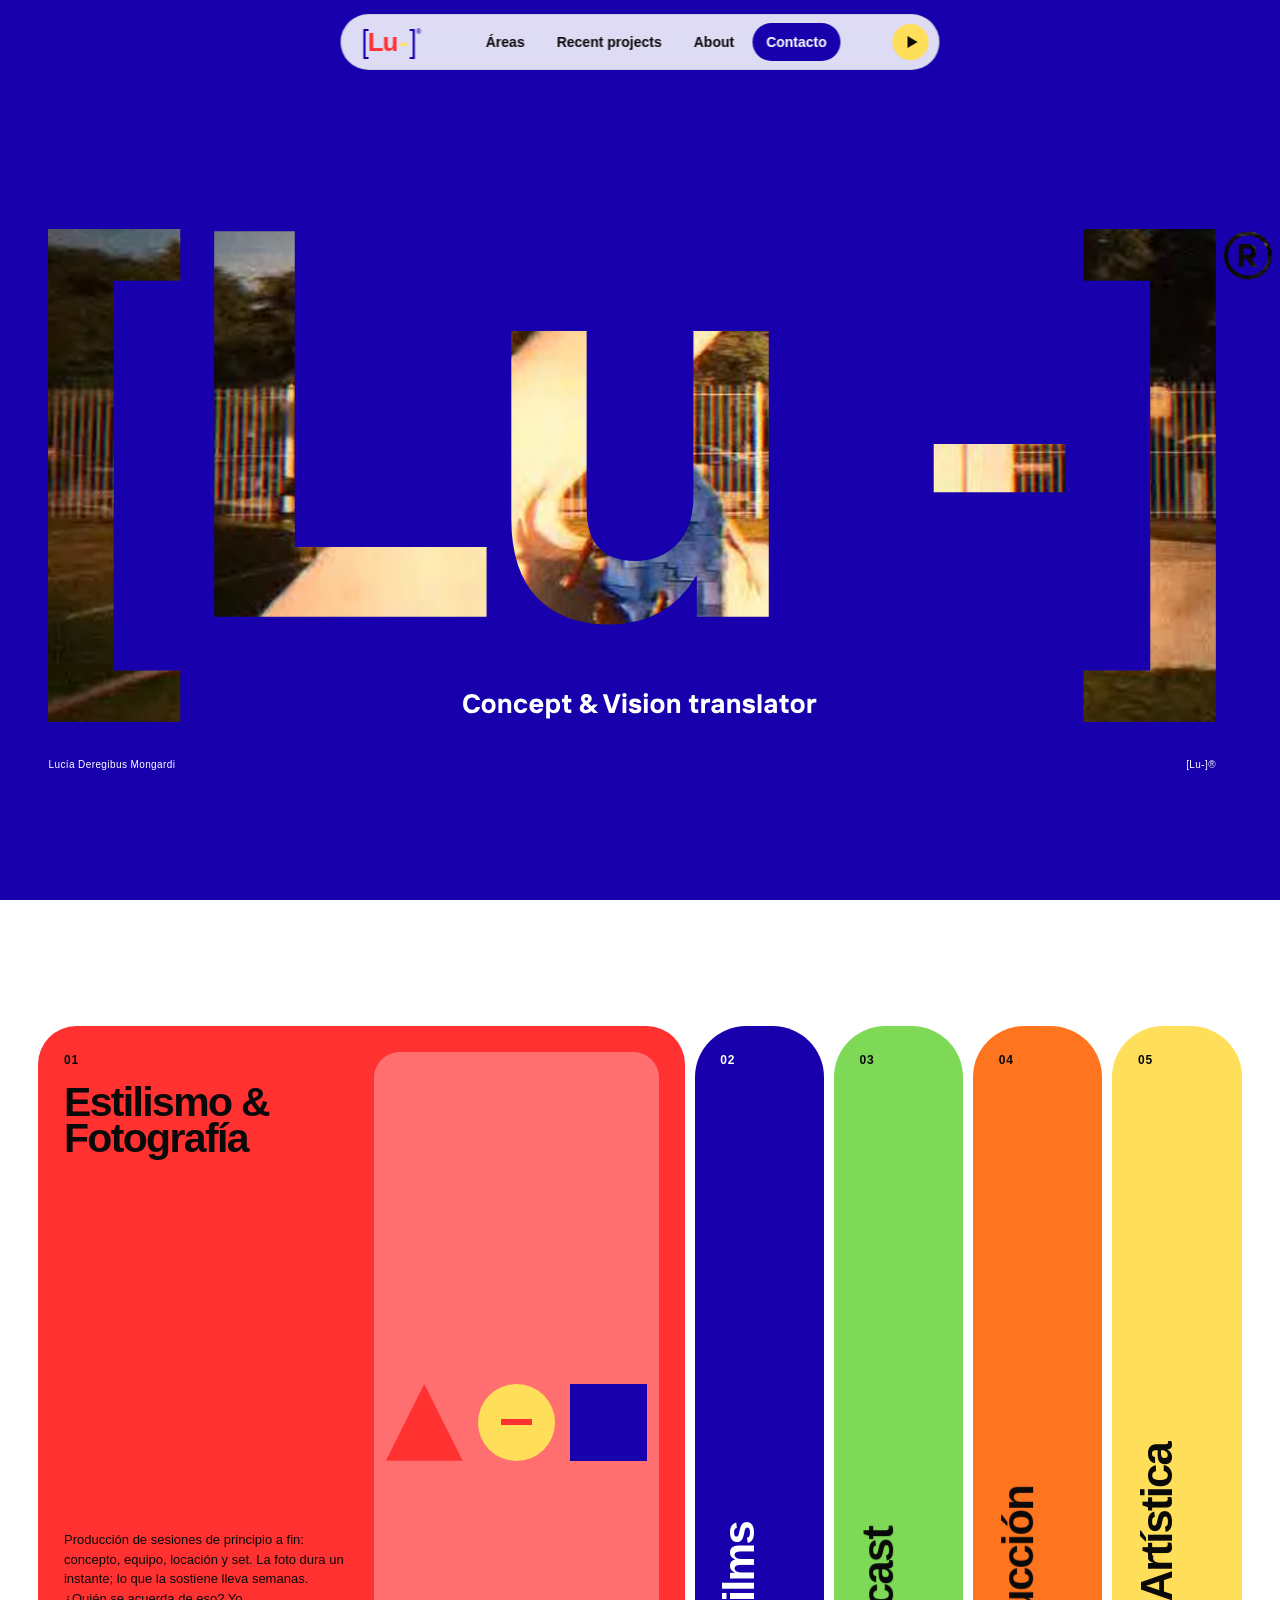
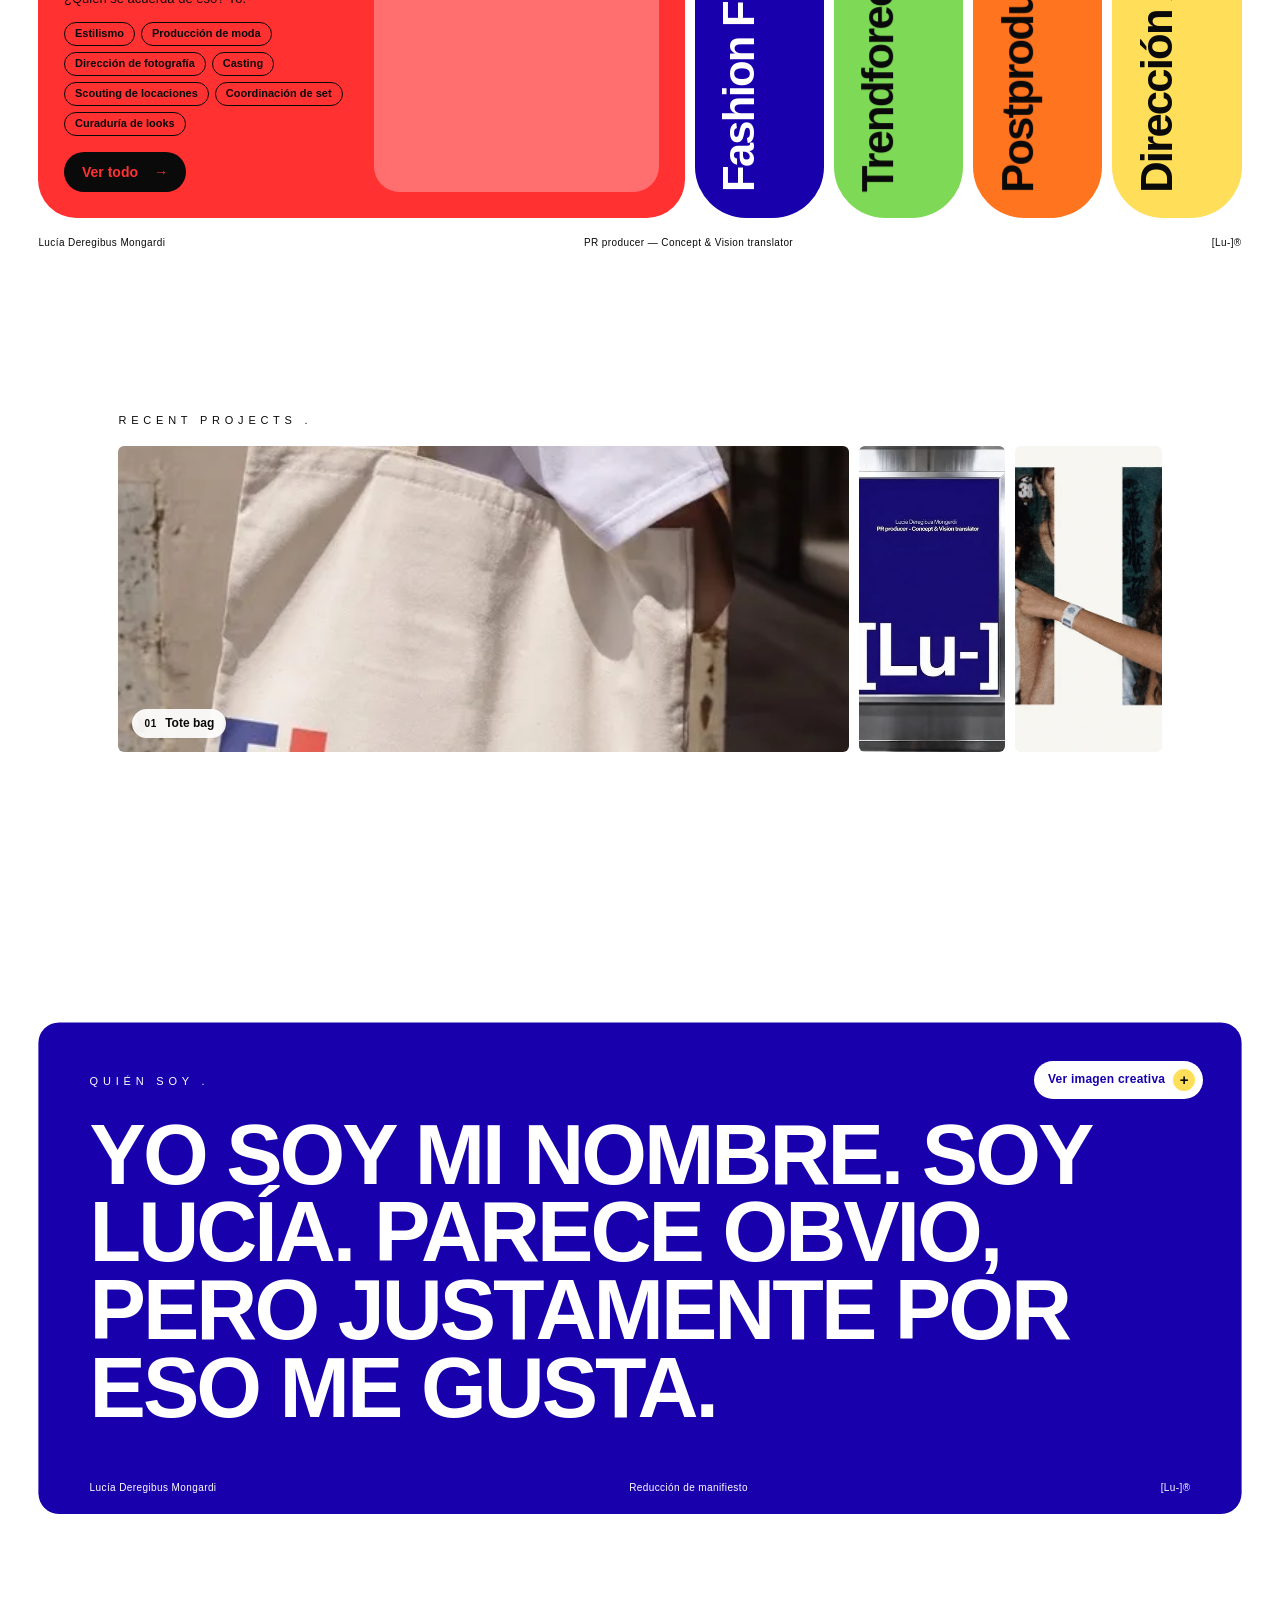
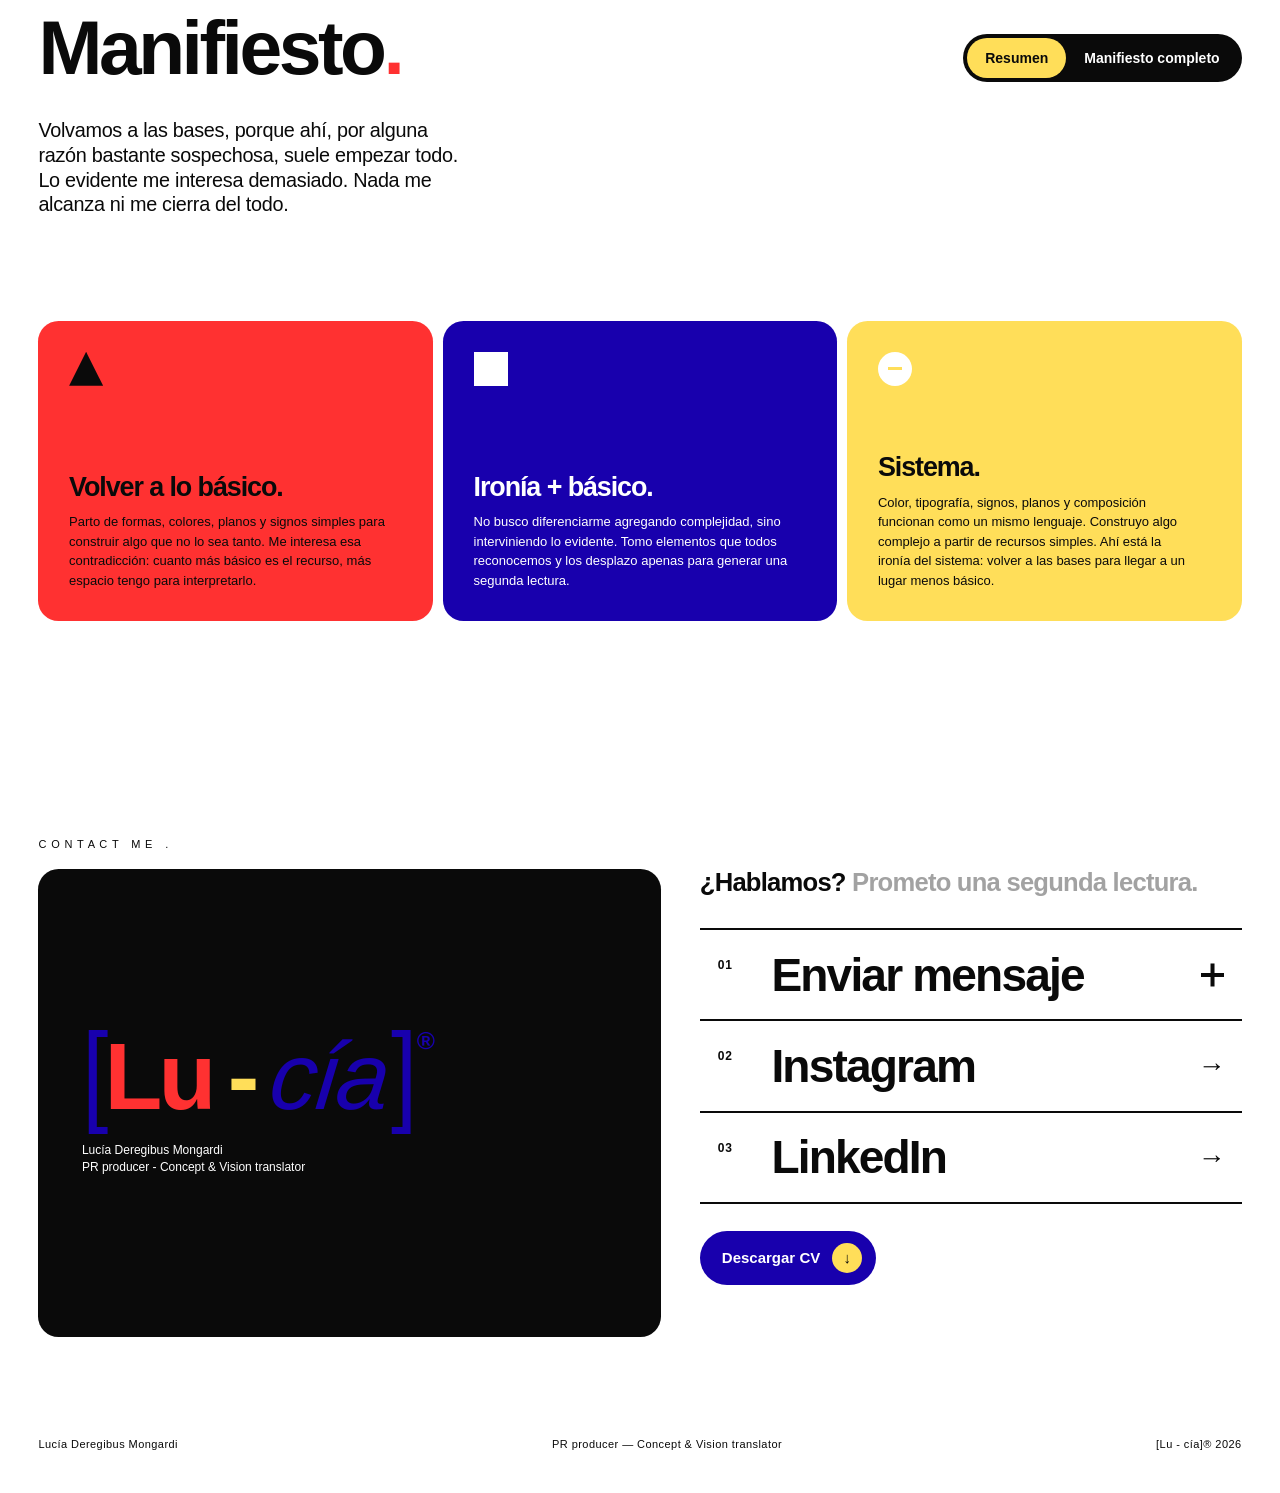
==== commit d01d8964: "Home: ® en el logo [Lu -] y pie sin el subtítulo repetido - El logo del home suma la ® de la marca a" ====
--- a/index.html
+++ b/index.html
@@ -85,7 +85,7 @@
     <section class="home" id="inicio" aria-labelledby="hero-title">
       <h1 class="visually-hidden" id="hero-title">[Lu -] Lucía Deregibus Mongardi — Concept &amp; Vision translator</h1>
       <div class="home__frame">
-        <div class="home__logo" role="img" aria-label="[Lu -]">
+        <div class="home__logo" role="img" aria-label="[Lu -]®">
           <div class="home__video">
             <video autoplay muted loop playsinline preload="auto" poster="assets/video/home-poster.jpg" aria-hidden="true" tabindex="-1" data-home-video>
               <source src="assets/video/home-loop.webm" type="video/webm">
@@ -93,12 +93,12 @@
             </video>
           </div>
           <!-- Si el navegador no soporta máscaras: el logo en blanco sólido -->
-          <img class="home__logo-solid" src="assets/logo/lu-mask.svg" alt="" width="1313" height="555">
+          <img class="home__logo-solid" src="assets/logo/lu-mask.svg" alt="" width="1376" height="555">
         </div>
         <!-- "Concept &amp; Vision translator": formas exactas de la plantilla (TT Interphases Bold), con un poco más de interletrado -->
         <svg class="home__sub" viewBox="0 0 397.59 28.56" aria-hidden="true" focusable="false"><path d="M9.97 22.81L9.97 22.81Q7.71 22.81 5.86 22.09Q4.02 21.36 2.72 19.97Q1.42 18.58 0.71 16.56Q0 14.53 0 11.93L0 11.93Q0 9.34 0.71 7.31Q1.42 5.29 2.72 3.9Q4.02 2.5 5.86 1.78Q7.71 1.05 9.97 1.05L9.97 1.05Q11.97 1.05 13.5 1.57Q15.02 2.08 16.15 3Q17.29 3.93 18.04 5.19Q18.8 6.46 19.19 8.01L19.19 8.01L14.51 8.01Q14.24 7.37 13.84 6.86Q13.45 6.34 12.92 5.95Q12.39 5.56 11.67 5.35Q10.94 5.13 9.97 5.13L9.97 5.13Q8.8 5.13 7.8 5.56Q6.8 5.98 6.08 6.83Q5.35 7.67 4.94 8.96Q4.53 10.24 4.53 11.93L4.53 11.93Q4.53 13.63 4.94 14.91Q5.35 16.2 6.08 17.04Q6.8 17.89 7.8 18.31Q8.8 18.73 9.97 18.73L9.97 18.73Q10.94 18.73 11.67 18.52Q12.39 18.31 12.92 17.92Q13.45 17.53 13.84 17.01Q14.24 16.5 14.51 15.86L14.51 15.86L19.19 15.86Q18.8 17.4 18.04 18.67Q17.29 19.94 16.15 20.86Q15.02 21.79 13.5 22.3Q11.97 22.81 9.97 22.81ZM28.74 22.81L28.74 22.81Q26.92 22.81 25.47 22.26Q24.02 21.7 22.99 20.64Q21.97 19.58 21.42 18.04Q20.88 16.5 20.88 14.5L20.88 14.5Q20.88 12.51 21.42 10.97Q21.97 9.43 22.99 8.37Q24.02 7.31 25.47 6.75Q26.92 6.19 28.74 6.19L28.74 6.19Q30.55 6.19 32 6.75Q33.45 7.31 34.48 8.37Q35.51 9.43 36.05 10.97Q36.59 12.51 36.59 14.5L36.59 14.5Q36.59 16.5 36.05 18.04Q35.51 19.58 34.48 20.64Q33.45 21.7 32 22.26Q30.55 22.81 28.74 22.81ZM28.74 19.04L28.74 19.04Q29.46 19.04 30.13 18.78Q30.79 18.52 31.29 17.96Q31.79 17.4 32.08 16.54Q32.36 15.68 32.36 14.5L32.36 14.5Q32.36 13.32 32.08 12.46Q31.79 11.6 31.29 11.04Q30.79 10.48 30.13 10.23Q29.46 9.97 28.74 9.97L28.74 9.97Q28.01 9.97 27.35 10.23Q26.68 10.48 26.18 11.04Q25.68 11.6 25.4 12.46Q25.11 13.32 25.11 14.5L25.11 14.5Q25.11 15.68 25.4 16.54Q25.68 17.4 26.18 17.96Q26.68 18.52 27.35 18.78Q28.01 19.04 28.74 19.04ZM39.79 22.51L39.79 6.49L43.42 6.49L43.87 8.31L44.02 8.31Q44.81 7.28 45.9 6.74Q46.98 6.19 48.25 6.19L48.25 6.19Q49.55 6.19 50.64 6.63Q51.73 7.07 52.5 7.91Q53.27 8.76 53.71 9.95Q54.15 11.15 54.15 12.69L54.15 12.69L54.15 22.51L49.92 22.51L49.92 13.29Q49.92 11.69 49.16 10.83Q48.4 9.97 47.04 9.97L47.04 9.97Q45.68 9.97 44.85 10.89Q44.02 11.81 44.02 13.29L44.02 13.29L44.02 22.51L39.79 22.51ZM65.05 22.81L65.05 22.81Q63.24 22.81 61.79 22.26Q60.34 21.7 59.31 20.64Q58.28 19.58 57.74 18.04Q57.19 16.5 57.19 14.5L57.19 14.5Q57.19 12.51 57.74 10.97Q58.28 9.43 59.31 8.37Q60.34 7.31 61.79 6.75Q63.24 6.19 65.05 6.19L65.05 6.19Q66.74 6.19 68.01 6.66Q69.28 7.13 70.17 7.93Q71.06 8.73 71.62 9.77Q72.18 10.82 72.46 11.93L72.46 11.93L68.22 11.93Q67.77 11.03 67.05 10.5Q66.32 9.97 65.05 9.97L65.05 9.97Q63.45 9.97 62.44 11.1Q61.42 12.24 61.42 14.5L61.42 14.5Q61.42 16.77 62.44 17.9Q63.45 19.04 65.05 19.04L65.05 19.04Q66.32 19.04 67.05 18.51Q67.77 17.98 68.22 17.07L68.22 17.07L72.46 17.07Q72.18 18.22 71.62 19.25Q71.06 20.28 70.17 21.08Q69.28 21.88 68.01 22.35Q66.74 22.81 65.05 22.81ZM82.6 22.81L82.6 22.81Q80.79 22.81 79.34 22.26Q77.89 21.7 76.86 20.64Q75.83 19.58 75.29 18.04Q74.75 16.5 74.75 14.5L74.75 14.5Q74.75 12.51 75.29 10.97Q75.83 9.43 76.86 8.37Q77.89 7.31 79.34 6.75Q80.79 6.19 82.6 6.19L82.6 6.19Q84.36 6.19 85.78 6.78Q87.2 7.37 88.21 8.44Q89.22 9.52 89.77 10.98Q90.31 12.45 90.31 14.2L90.31 14.2Q90.31 14.53 90.28 14.84Q90.25 15.14 90.22 15.38L90.22 15.38Q90.19 15.65 90.16 15.86L90.16 15.86L79.13 15.86Q79.37 17.22 80.19 18.13Q81 19.04 82.6 19.04L82.6 19.04Q83.84 19.04 84.43 18.63Q85.02 18.22 85.47 17.53L85.47 17.53L90.01 17.53Q89.74 18.55 89.18 19.5Q88.62 20.46 87.73 21.2Q86.83 21.94 85.57 22.38Q84.3 22.81 82.6 22.81ZM79.13 12.69L85.93 12.69Q85.81 12.18 85.55 11.69Q85.29 11.21 84.89 10.82Q84.48 10.42 83.9 10.2Q83.33 9.97 82.6 9.97L82.6 9.97Q81.12 9.97 80.29 10.76Q79.46 11.54 79.13 12.69L79.13 12.69ZM93.51 28.56L93.51 6.49L97.13 6.49L97.59 8.31L97.74 8.31Q98.4 7.52 99.49 6.86Q100.58 6.19 102.27 6.19L102.27 6.19Q103.81 6.19 105.08 6.72Q106.35 7.25 107.27 8.31Q108.2 9.37 108.71 10.92Q109.22 12.48 109.22 14.5L109.22 14.5Q109.22 16.56 108.71 18.1Q108.2 19.64 107.27 20.7Q106.35 21.76 105.08 22.29Q103.81 22.81 102.27 22.81L102.27 22.81Q101.37 22.81 100.66 22.62Q99.94 22.42 99.4 22.12Q98.86 21.82 98.48 21.47Q98.1 21.12 97.89 20.85L97.89 20.85L97.74 20.85L97.74 28.56L93.51 28.56ZM101.37 19.04L101.37 19.04Q102.09 19.04 102.76 18.78Q103.42 18.52 103.92 17.96Q104.42 17.4 104.7 16.54Q104.99 15.68 104.99 14.5L104.99 14.5Q104.99 13.32 104.7 12.46Q104.42 11.6 103.92 11.04Q103.42 10.48 102.76 10.23Q102.09 9.97 101.37 9.97L101.37 9.97Q100.64 9.97 99.98 10.23Q99.31 10.48 98.81 11.04Q98.31 11.6 98.03 12.46Q97.74 13.32 97.74 14.5L97.74 14.5Q97.74 15.68 98.03 16.54Q98.31 17.4 98.81 17.96Q99.31 18.52 99.98 18.78Q100.64 19.04 101.37 19.04ZM118.77 22.51L118.77 22.51Q116.26 22.51 115.02 21.3Q113.78 20.09 113.78 17.83L113.78 17.83L113.78 10.42L111.21 10.42L111.21 6.49L113.78 6.49L114.38 2.26L118.01 2.26L118.01 6.49L121.79 6.49L121.79 10.42L118.01 10.42L118.01 17.07Q118.01 17.77 118.42 18.18Q118.83 18.58 119.52 18.58L119.52 18.58L121.79 18.58L121.79 22.51L118.77 22.51ZM138.01 22.81L138.01 22.81Q136.4 22.81 135.18 22.39Q133.96 21.97 133.1 21.2Q132.23 20.43 131.8 19.37Q131.36 18.31 131.36 17.07L131.36 17.07Q131.36 15.59 132.05 14.29Q132.75 12.99 134.23 12.09L134.23 12.09L135.44 11.33L134.53 10.42Q133.74 9.64 133.23 8.59Q132.72 7.55 132.72 6.19L132.72 6.19Q132.72 5.16 133.16 4.24Q133.59 3.32 134.38 2.61Q135.17 1.9 136.28 1.48Q137.4 1.05 138.76 1.05L138.76 1.05Q141.72 1.05 143.26 2.49Q144.81 3.93 144.81 6.19L144.81 6.19Q144.81 7.46 144.26 8.64Q143.72 9.82 142.24 10.73L142.24 10.73L141.03 11.48L144.5 14.96L146.62 12.84L151.76 12.84L147.07 17.53L152.06 22.51L146.77 22.51L144.5 20.25Q143.99 20.64 143.36 21.09Q142.72 21.54 141.93 21.92Q141.15 22.3 140.17 22.56Q139.18 22.81 138.01 22.81ZM138.31 19.04L138.31 19.04Q139.34 19.04 140.21 18.63Q141.09 18.22 141.78 17.53L141.78 17.53L138.01 13.75L137.1 14.35Q135.74 15.26 135.74 16.77L135.74 16.77Q135.74 17.8 136.39 18.42Q137.04 19.04 138.31 19.04ZM138.46 9.06L139.52 8.31Q139.97 7.98 140.35 7.58Q140.73 7.19 140.73 6.49L140.73 6.49Q140.73 5.71 140.2 5.19Q139.67 4.68 138.76 4.68L138.76 4.68Q137.86 4.68 137.33 5.21Q136.8 5.74 136.8 6.65L136.8 6.65Q136.8 7.22 137.1 7.61Q137.4 8.01 137.86 8.46L137.86 8.46L138.46 9.06ZM164.35 22.51L157.25 1.36L162.08 1.36L167.22 17.37L167.37 17.37L172.51 1.36L177.34 1.36L170.24 22.51L164.35 22.51ZM179.48 22.51L179.48 6.49L183.71 6.49L183.71 22.51L179.48 22.51ZM181.6 4.83L181.6 4.83Q180.57 4.83 179.88 4.14Q179.18 3.44 179.18 2.41L179.18 2.41Q179.18 1.39 179.88 0.69Q180.57 0 181.6 0L181.6 0Q182.63 0 183.32 0.69Q184.02 1.39 184.02 2.41L184.02 2.41Q184.02 3.44 183.32 4.14Q182.63 4.83 181.6 4.83ZM193.56 22.81L193.56 22.81Q191.81 22.81 190.54 22.39Q189.27 21.97 188.42 21.24Q187.58 20.52 187.11 19.57Q186.64 18.61 186.46 17.53L186.46 17.53L190.99 17.53Q191.11 18.1 191.76 18.57Q192.41 19.04 193.56 19.04L193.56 19.04Q195.13 19.04 195.71 18.66Q196.28 18.28 196.28 17.83L196.28 17.83Q196.28 17.22 195.6 16.95Q194.92 16.68 193.89 16.47Q192.86 16.26 191.67 16.01Q190.48 15.77 189.45 15.21Q188.42 14.65 187.74 13.67Q187.06 12.69 187.06 11.03L187.06 11.03Q187.06 10 187.49 9.12Q187.91 8.25 188.72 7.6Q189.54 6.95 190.75 6.57Q191.96 6.19 193.56 6.19L193.56 6.19Q195.25 6.19 196.49 6.58Q197.73 6.98 198.56 7.66Q199.39 8.34 199.86 9.24Q200.33 10.15 200.51 11.18L200.51 11.18L195.98 11.18Q195.86 10.73 195.34 10.35Q194.83 9.97 193.56 9.97L193.56 9.97Q192.53 9.97 191.99 10.27Q191.44 10.57 191.44 11.03L191.44 11.03Q191.44 11.63 192.12 11.9Q192.8 12.18 193.83 12.39Q194.86 12.6 196.05 12.84Q197.25 13.08 198.27 13.64Q199.3 14.2 199.98 15.18Q200.66 16.17 200.66 17.83L200.66 17.83Q200.66 18.79 200.31 19.69Q199.97 20.58 199.15 21.27Q198.33 21.97 196.96 22.39Q195.58 22.81 193.56 22.81ZM203.56 22.51L203.56 6.49L207.79 6.49L207.79 22.51L203.56 22.51ZM205.67 4.83L205.67 4.83Q204.65 4.83 203.95 4.14Q203.26 3.44 203.26 2.41L203.26 2.41Q203.26 1.39 203.95 0.69Q204.65 0 205.67 0L205.67 0Q206.7 0 207.4 0.69Q208.09 1.39 208.09 2.41L208.09 2.41Q208.09 3.44 207.4 4.14Q206.7 4.83 205.67 4.83ZM218.84 22.81L218.84 22.81Q217.03 22.81 215.58 22.26Q214.13 21.7 213.1 20.64Q212.07 19.58 211.53 18.04Q210.99 16.5 210.99 14.5L210.99 14.5Q210.99 12.51 211.53 10.97Q212.07 9.43 213.1 8.37Q214.13 7.31 215.58 6.75Q217.03 6.19 218.84 6.19L218.84 6.19Q220.66 6.19 222.11 6.75Q223.56 7.31 224.59 8.37Q225.61 9.43 226.16 10.97Q226.7 12.51 226.7 14.5L226.7 14.5Q226.7 16.5 226.16 18.04Q225.61 19.58 224.59 20.64Q223.56 21.7 222.11 22.26Q220.66 22.81 218.84 22.81ZM218.84 19.04L218.84 19.04Q219.57 19.04 220.23 18.78Q220.9 18.52 221.4 17.96Q221.9 17.4 222.18 16.54Q222.47 15.68 222.47 14.5L222.47 14.5Q222.47 13.32 222.18 12.46Q221.9 11.6 221.4 11.04Q220.9 10.48 220.23 10.23Q219.57 9.97 218.84 9.97L218.84 9.97Q218.12 9.97 217.45 10.23Q216.79 10.48 216.29 11.04Q215.79 11.6 215.5 12.46Q215.22 13.32 215.22 14.5L215.22 14.5Q215.22 15.68 215.5 16.54Q215.79 17.4 216.29 17.96Q216.79 18.52 217.45 18.78Q218.12 19.04 218.84 19.04ZM229.9 22.51L229.9 6.49L233.53 6.49L233.98 8.31L234.13 8.31Q234.92 7.28 236 6.74Q237.09 6.19 238.36 6.19L238.36 6.19Q239.66 6.19 240.75 6.63Q241.84 7.07 242.61 7.91Q243.38 8.76 243.82 9.95Q244.25 11.15 244.25 12.69L244.25 12.69L244.25 22.51L240.02 22.51L240.02 13.29Q240.02 11.69 239.27 10.83Q238.51 9.97 237.15 9.97L237.15 9.97Q235.79 9.97 234.96 10.89Q234.13 11.81 234.13 13.29L234.13 13.29L234.13 22.51L229.9 22.51ZM261.68 22.51L261.68 22.51Q259.17 22.51 257.93 21.3Q256.69 20.09 256.69 17.83L256.69 17.83L256.69 10.42L254.12 10.42L254.12 6.49L256.69 6.49L257.3 2.26L260.92 2.26L260.92 6.49L264.7 6.49L264.7 10.42L260.92 10.42L260.92 17.07Q260.92 17.77 261.33 18.18Q261.74 18.58 262.44 18.58L262.44 18.58L264.7 18.58L264.7 22.51L261.68 22.51ZM268.05 22.51L268.05 6.49L271.68 6.49L272.13 8.31L272.28 8.31Q272.98 7.28 273.94 6.89Q274.91 6.49 276.06 6.49L276.06 6.49L278.02 6.49L278.02 10.57L276.36 10.57Q274.43 10.57 273.35 11.63Q272.28 12.69 272.28 14.5L272.28 14.5L272.28 22.51L268.05 22.51ZM285 22.81L285 22.81Q283.7 22.81 282.66 22.44Q281.61 22.06 280.89 21.39Q280.16 20.73 279.79 19.82Q279.41 18.92 279.41 17.83L279.41 17.83Q279.41 16.74 279.8 15.83Q280.19 14.93 280.98 14.26Q281.77 13.6 282.91 13.22Q284.06 12.84 285.6 12.84L285.6 12.84L289.38 12.84L289.38 12.09Q289.38 10.94 288.66 10.38Q287.93 9.82 286.66 9.82L286.66 9.82Q285.75 9.82 285.12 10.21Q284.49 10.6 284.24 11.18L284.24 11.18L280.01 11.18Q280.22 10.21 280.75 9.32Q281.28 8.43 282.11 7.73Q282.94 7.04 284.11 6.62Q285.27 6.19 286.81 6.19L286.81 6.19Q290.02 6.19 291.81 7.73Q293.61 9.27 293.61 12.24L293.61 12.24L293.61 22.51L289.99 22.51L289.53 20.7L289.38 20.7Q289.14 21.03 288.78 21.41Q288.41 21.79 287.87 22.1Q287.33 22.42 286.62 22.62Q285.91 22.81 285 22.81ZM286.06 19.34L286.06 19.34Q287.54 19.34 288.46 18.51Q289.38 17.68 289.38 16.32L289.38 16.32L289.38 15.86L285.75 15.86Q284.61 15.86 284.12 16.35Q283.64 16.83 283.64 17.53L283.64 17.53Q283.64 18.31 284.21 18.82Q284.79 19.34 286.06 19.34ZM297.41 22.51L297.41 6.49L301.04 6.49L301.49 8.31L301.65 8.31Q302.43 7.28 303.52 6.74Q304.61 6.19 305.88 6.19L305.88 6.19Q307.18 6.19 308.26 6.63Q309.35 7.07 310.12 7.91Q310.89 8.76 311.33 9.95Q311.77 11.15 311.77 12.69L311.77 12.69L311.77 22.51L307.54 22.51L307.54 13.29Q307.54 11.69 306.78 10.83Q306.03 9.97 304.67 9.97L304.67 9.97Q303.31 9.97 302.48 10.89Q301.65 11.81 301.65 13.29L301.65 13.29L301.65 22.51L297.41 22.51ZM321.46 22.81L321.46 22.81Q319.71 22.81 318.44 22.39Q317.17 21.97 316.33 21.24Q315.48 20.52 315.01 19.57Q314.54 18.61 314.36 17.53L314.36 17.53L318.9 17.53Q319.02 18.1 319.67 18.57Q320.32 19.04 321.46 19.04L321.46 19.04Q323.04 19.04 323.61 18.66Q324.18 18.28 324.18 17.83L324.18 17.83Q324.18 17.22 323.5 16.95Q322.82 16.68 321.8 16.47Q320.77 16.26 319.58 16.01Q318.38 15.77 317.35 15.21Q316.33 14.65 315.65 13.67Q314.97 12.69 314.97 11.03L314.97 11.03Q314.97 10 315.39 9.12Q315.81 8.25 316.63 7.6Q317.45 6.95 318.65 6.57Q319.86 6.19 321.46 6.19L321.46 6.19Q323.16 6.19 324.4 6.58Q325.64 6.98 326.47 7.66Q327.3 8.34 327.77 9.24Q328.23 10.15 328.42 11.18L328.42 11.18L323.88 11.18Q323.76 10.73 323.25 10.35Q322.73 9.97 321.46 9.97L321.46 9.97Q320.44 9.97 319.89 10.27Q319.35 10.57 319.35 11.03L319.35 11.03Q319.35 11.63 320.03 11.9Q320.71 12.18 321.74 12.39Q322.76 12.6 323.96 12.84Q325.15 13.08 326.18 13.64Q327.21 14.2 327.89 15.18Q328.57 16.17 328.57 17.83L328.57 17.83Q328.57 18.79 328.22 19.69Q327.87 20.58 327.06 21.27Q326.24 21.97 324.86 22.39Q323.49 22.81 321.46 22.81ZM331.61 22.51L331.61 1.36L335.84 1.36L335.84 22.51L331.61 22.51ZM344.63 22.81L344.63 22.81Q343.33 22.81 342.29 22.44Q341.25 22.06 340.52 21.39Q339.8 20.73 339.42 19.82Q339.04 18.92 339.04 17.83L339.04 17.83Q339.04 16.74 339.43 15.83Q339.83 14.93 340.61 14.26Q341.4 13.6 342.55 13.22Q343.7 12.84 345.24 12.84L345.24 12.84L349.01 12.84L349.01 12.09Q349.01 10.94 348.29 10.38Q347.56 9.82 346.29 9.82L346.29 9.82Q345.39 9.82 344.75 10.21Q344.12 10.6 343.88 11.18L343.88 11.18L339.65 11.18Q339.86 10.21 340.39 9.32Q340.92 8.43 341.75 7.73Q342.58 7.04 343.74 6.62Q344.9 6.19 346.45 6.19L346.45 6.19Q349.65 6.19 351.45 7.73Q353.25 9.27 353.25 12.24L353.25 12.24L353.25 22.51L349.62 22.51L349.17 20.7L349.01 20.7Q348.77 21.03 348.41 21.41Q348.05 21.79 347.5 22.1Q346.96 22.42 346.25 22.62Q345.54 22.81 344.63 22.81ZM345.69 19.34L345.69 19.34Q347.17 19.34 348.09 18.51Q349.01 17.68 349.01 16.32L349.01 16.32L349.01 15.86L345.39 15.86Q344.24 15.86 343.76 16.35Q343.27 16.83 343.27 17.53L343.27 17.53Q343.27 18.31 343.85 18.82Q344.42 19.34 345.69 19.34ZM363.39 22.51L363.39 22.51Q360.89 22.51 359.65 21.3Q358.41 20.09 358.41 17.83L358.41 17.83L358.41 10.42L355.84 10.42L355.84 6.49L358.41 6.49L359.01 2.26L362.64 2.26L362.64 6.49L366.42 6.49L366.42 10.42L362.64 10.42L362.64 17.07Q362.64 17.77 363.05 18.18Q363.45 18.58 364.15 18.58L364.15 18.58L366.42 18.58L366.42 22.51L363.39 22.51ZM376.57 22.81L376.57 22.81Q374.75 22.81 373.3 22.26Q371.85 21.7 370.82 20.64Q369.8 19.58 369.25 18.04Q368.71 16.5 368.71 14.5L368.71 14.5Q368.71 12.51 369.25 10.97Q369.8 9.43 370.82 8.37Q371.85 7.31 373.3 6.75Q374.75 6.19 376.57 6.19L376.57 6.19Q378.38 6.19 379.83 6.75Q381.28 7.31 382.31 8.37Q383.33 9.43 383.88 10.97Q384.42 12.51 384.42 14.5L384.42 14.5Q384.42 16.5 383.88 18.04Q383.33 19.58 382.31 20.64Q381.28 21.7 379.83 22.26Q378.38 22.81 376.57 22.81ZM376.57 19.04L376.57 19.04Q377.29 19.04 377.96 18.78Q378.62 18.52 379.12 17.96Q379.62 17.4 379.9 16.54Q380.19 15.68 380.19 14.5L380.19 14.5Q380.19 13.32 379.9 12.46Q379.62 11.6 379.12 11.04Q378.62 10.48 377.96 10.23Q377.29 9.97 376.57 9.97L376.57 9.97Q375.84 9.97 375.17 10.23Q374.51 10.48 374.01 11.04Q373.51 11.6 373.23 12.46Q372.94 13.32 372.94 14.5L372.94 14.5Q372.94 15.68 373.23 16.54Q373.51 17.4 374.01 17.96Q374.51 18.52 375.17 18.78Q375.84 19.04 376.57 19.04ZM387.62 22.51L387.62 6.49L391.25 6.49L391.7 8.31L391.85 8.31Q392.55 7.28 393.51 6.89Q394.48 6.49 395.63 6.49L395.63 6.49L397.59 6.49L397.59 10.57L395.93 10.57Q394 10.57 392.92 11.63Q391.85 12.69 391.85 14.5L391.85 14.5L391.85 22.51L387.62 22.51Z"/></svg>
         <!-- Pie de página, como el del bloque "Quién soy" -->
-        <footer class="home__foot" aria-hidden="true"><span>Lucía Deregibus Mongardi</span><span>Concept &amp; Vision translator</span><span>[Lu-]®</span></footer>
+        <footer class="home__foot" aria-hidden="true"><span>Lucía Deregibus Mongardi</span><span>[Lu-]®</span></footer>
       </div>
     </section>
 
--- a/css/styles.css
+++ b/css/styles.css
@@ -367,7 +367,7 @@
 .home__logo {
   position: absolute;
   left: calc(54.52 / 1440 * 100%); top: calc(156.14 / 810 * 100%);
-  width: calc(1313.37 / 1440 * 100%); height: calc(554.83 / 810 * 100%);
+  width: calc(1376.48 / 1440 * 100%); height: calc(554.83 / 810 * 100%); /* incluye la ® */
 }
 /* Máscara: las formas blancas del SVG dejan ver el video; el resto es azul */
 .home__video {
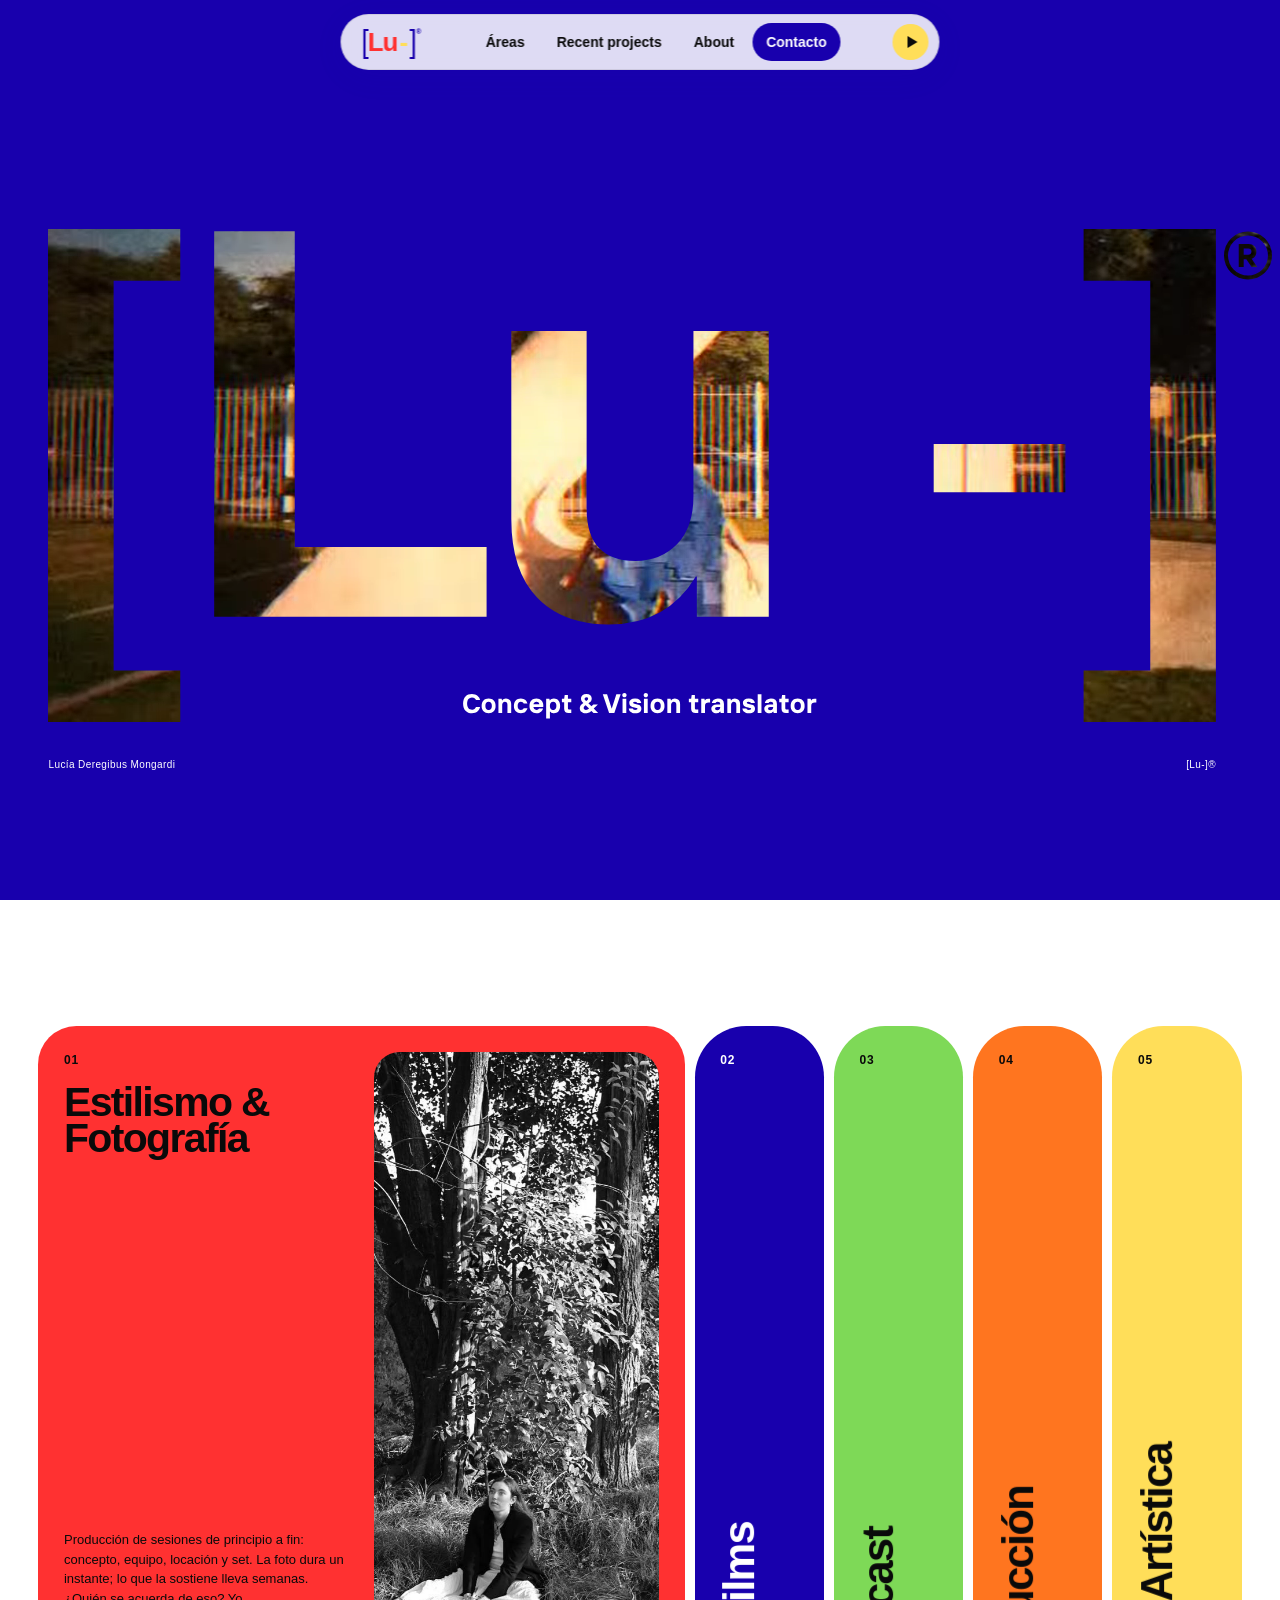
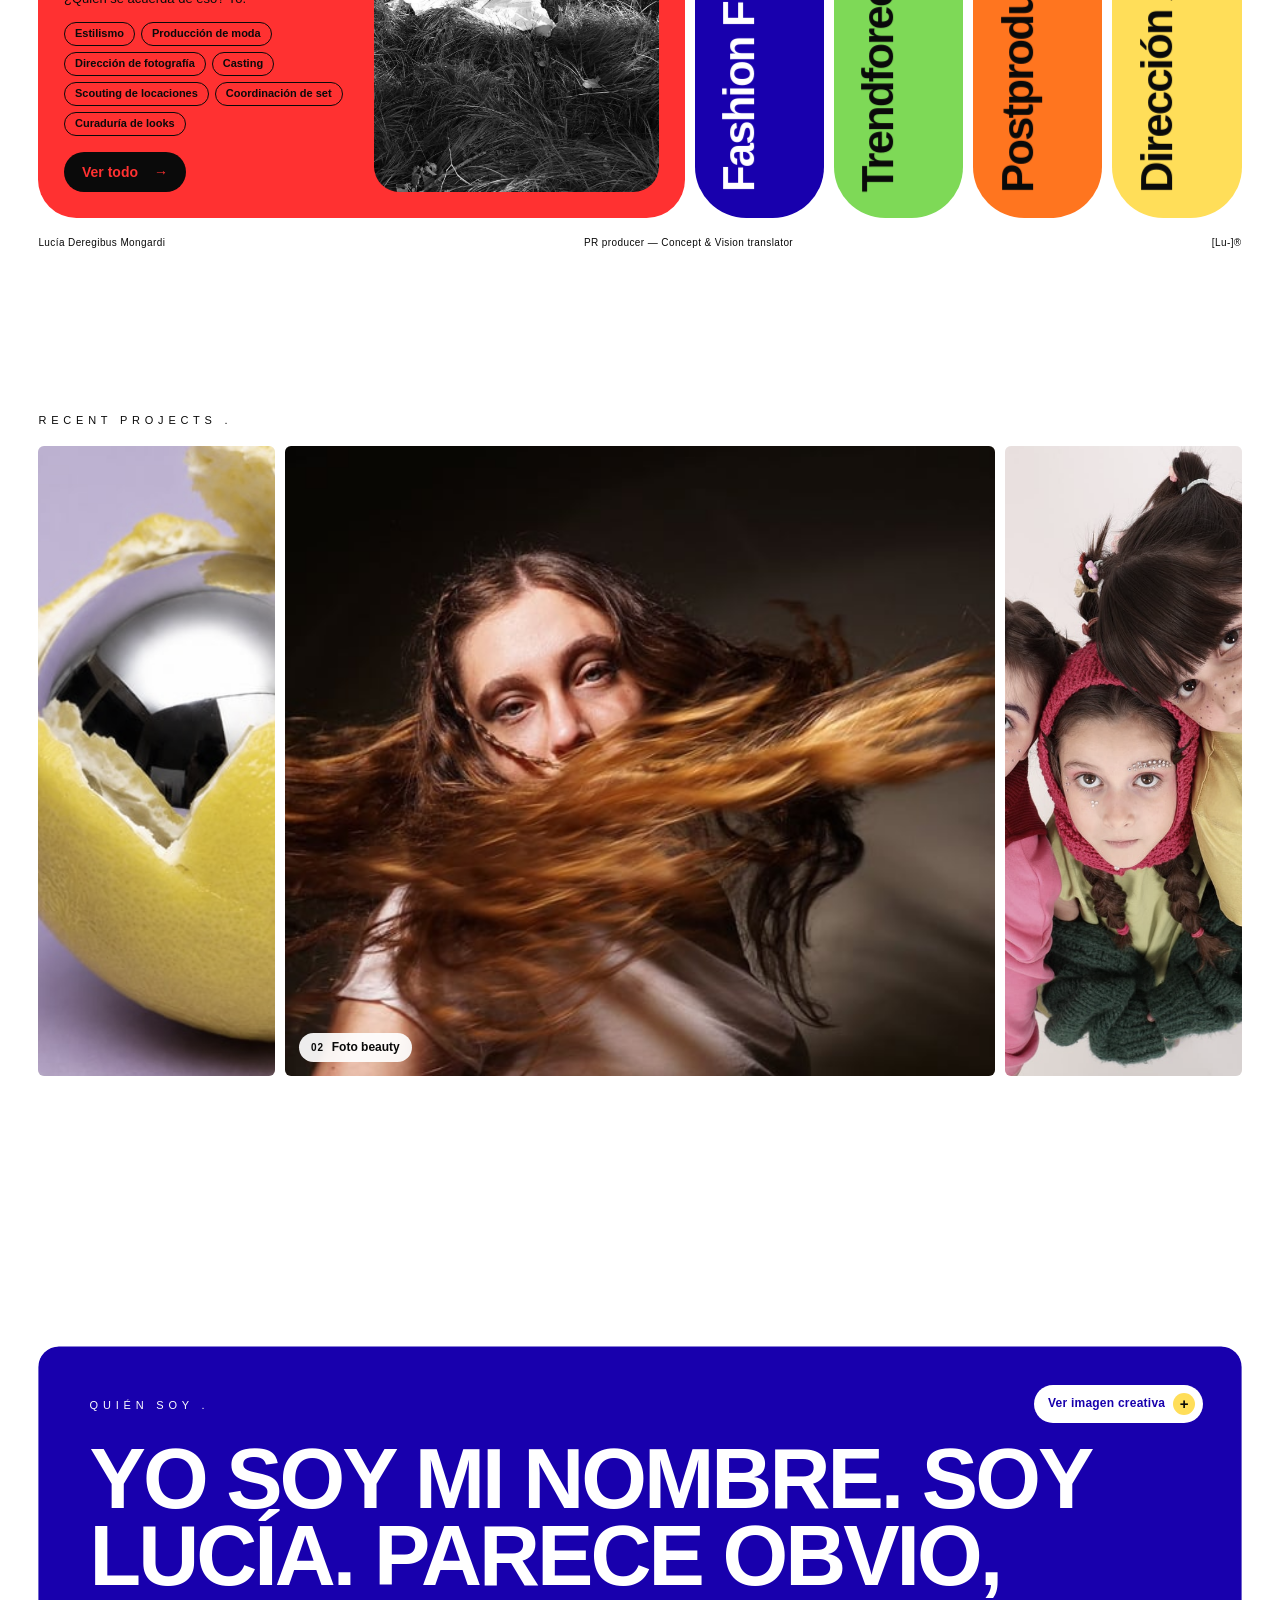
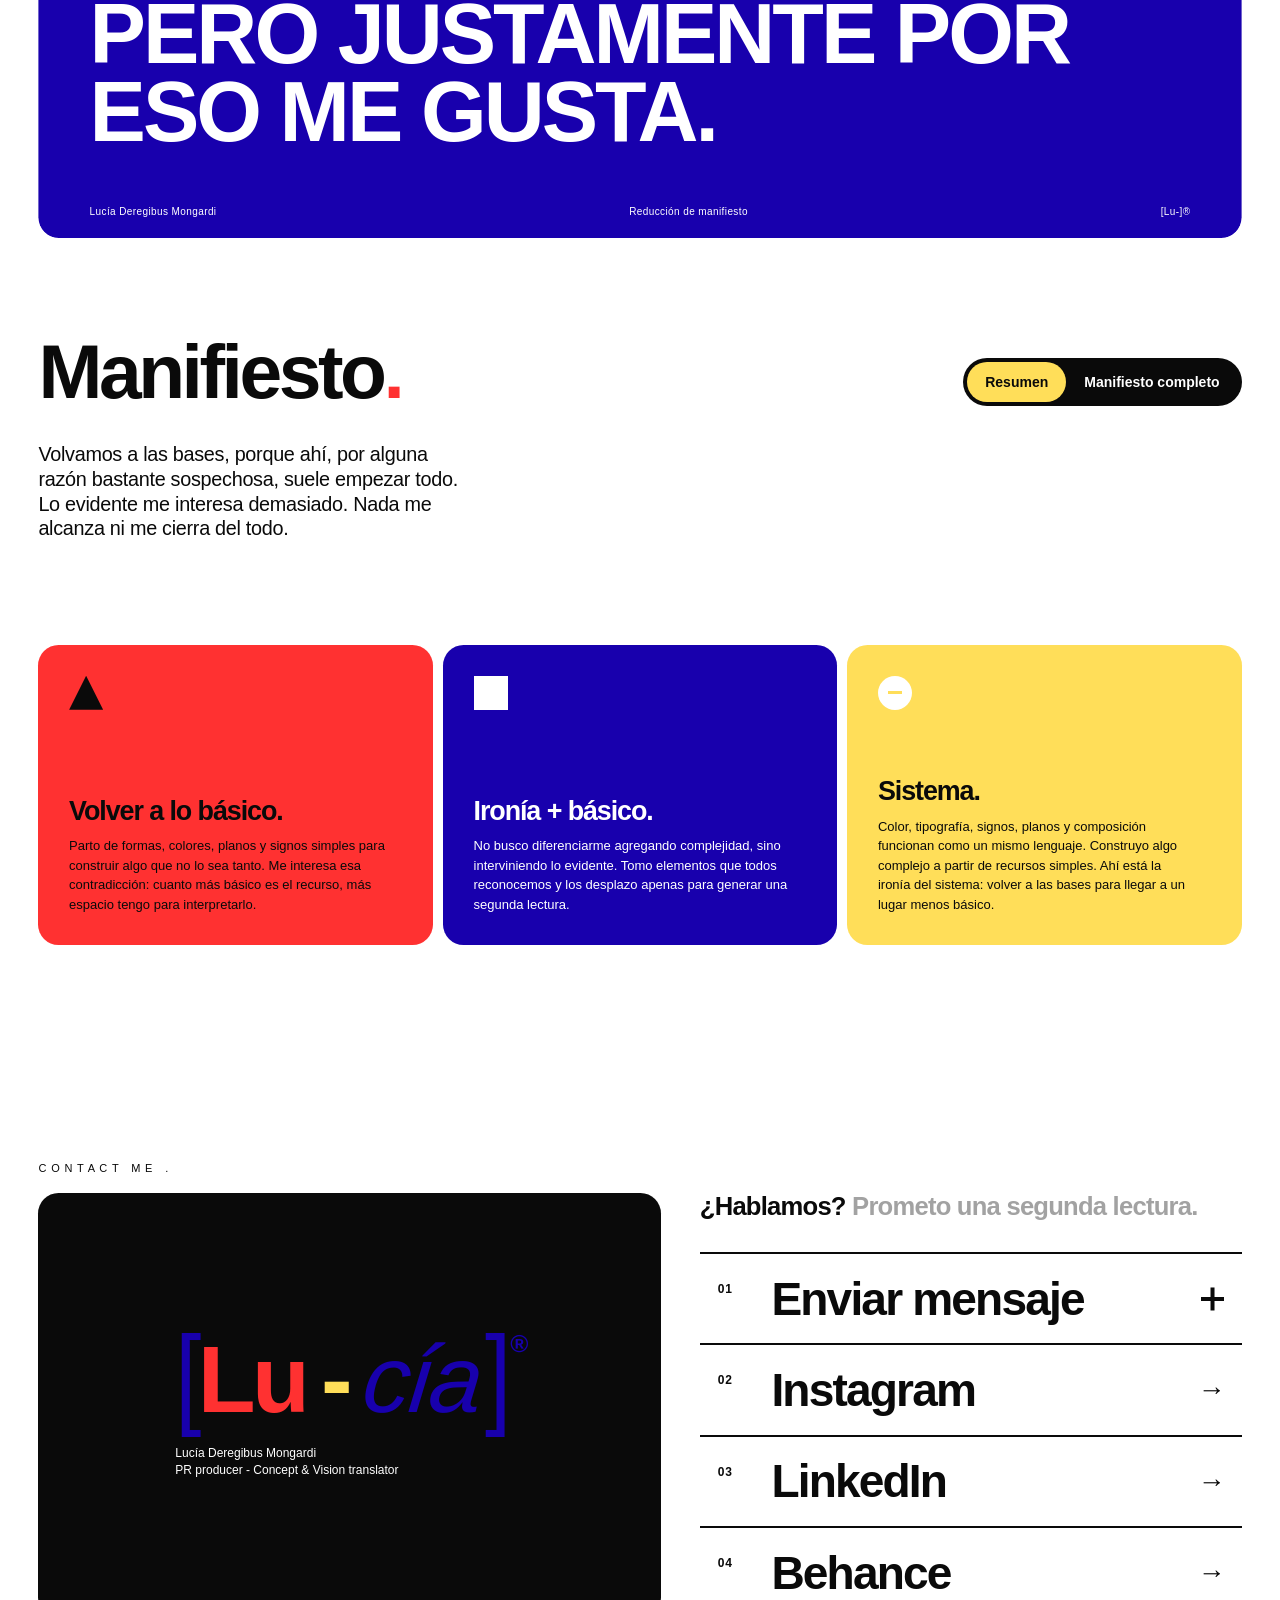
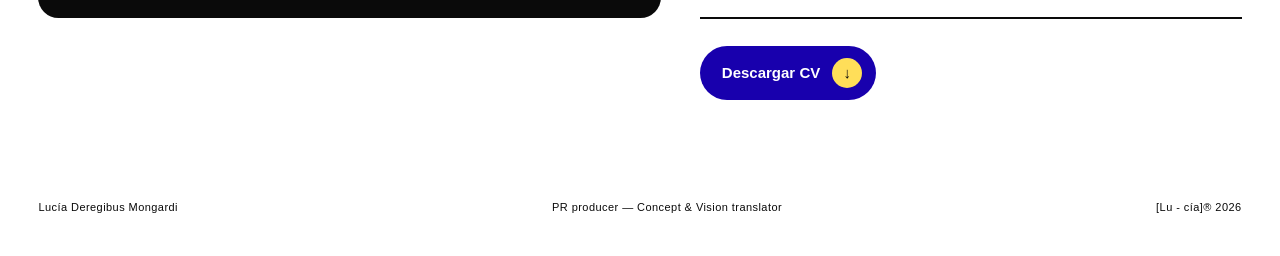
==== commit 8bf70ee0: "Contacto: logo al tamaño de antes, centrado, y la tarjeta termina a la altura de la última opción Co" ====
--- a/index.html
+++ b/index.html
@@ -204,8 +204,10 @@
         <div class="variants" data-reveal>
           <p class="label">C O N T A C T &nbsp; M E &nbsp; .</p>
           <button type="button" class="variant-card" data-variant="0" aria-label="Cambiar variante de color del logo">
-            <span class="logo logo--card" aria-hidden="true"><span class="logo__br">[</span><span class="logo__lu">Lu</span><span class="logo__dash">-</span><span class="logo__cia">cía</span><span class="logo__br">]</span><sup class="logo__r">®</sup></span>
-            <span class="variant-card__meta"><span>Lucía Deregibus Mongardi</span><span>PR producer - Concept &amp; Vision translator</span></span>
+            <span class="variant-card__inner">
+              <span class="logo logo--card" aria-hidden="true"><span class="logo__br">[</span><span class="logo__lu">Lu</span><span class="logo__dash">-</span><span class="logo__cia">cía</span><span class="logo__br">]</span><sup class="logo__r">®</sup></span>
+              <span class="variant-card__meta"><span>Lucía Deregibus Mongardi</span><span>PR producer - Concept &amp; Vision translator</span></span>
+            </span>
           </button>
         </div>
 
--- a/css/styles.css
+++ b/css/styles.css
@@ -511,22 +511,23 @@
 /* ==========================================================================
    DESTACADOS — rectángulos que se abren y cierran solos (js/main.js §11)
    ========================================================================== */
-/* Más chica y apaisada: el abierto queda como rectángulo horizontal, con
-   bastante aire arriba y abajo */
+/* Grande: el abierto ocupa casi todo el ancho y buena parte de la pantalla,
+   para que la foto se vea bien al pasar el cursor */
 .highlights { padding: clamp(96px, 16vh, 180px) 0; overflow-x: clip; }
-.highlights__head, .highlights__list { max-width: 1120px; margin-left: auto; margin-right: auto; }
+.highlights__head, .highlights__list { max-width: 1440px; margin-left: auto; margin-right: auto; }
 .highlights__head { padding: 0 var(--gutter); margin-bottom: 18px; }
 .highlights__list {
   list-style: none; padding: 0 var(--gutter); margin-top: 0; margin-bottom: 0;
   display: flex; gap: 10px;
-  height: clamp(220px, 34vh, 380px);
+  height: clamp(380px, 70vh, 760px);
 }
 .highlight {
   position: relative; flex: 1 1 0; min-width: 0;
   /* mismo movimiento orgánico que los paneles de Áreas */
   transition: flex-grow 1.1s var(--ease-organic);
 }
-.highlight.is-open { flex-grow: 5; }
+/* casi cuadrado al abrirse: las fotos (verticales) se recortan menos */
+.highlight.is-open { flex-grow: 3; }
 .highlight__frame {
   position: absolute; inset: 0; display: block; overflow: hidden;
   border-radius: 6px; color: inherit; text-decoration: none; background: var(--paper);
@@ -605,17 +606,22 @@
 /* Panel abierto en dos columnas: a la izquierda título (arriba) y texto
    (abajo); a la derecha la imagen a toda la altura. Así nunca se pisan. */
 .panel__body {
-  position: absolute; inset: 0; padding: clamp(18px, 2vw, 32px);
+  /* Ancho fijo = ancho del panel abierto (--open-w lo calcula main.js):
+     el contenido no se reacomoda mientras el panel crece, el panel lo va
+     descubriendo como una cortina. */
+  position: absolute; inset: 0 auto 0 0; width: var(--open-w, 100%); padding: clamp(18px, 2vw, 32px);
   display: grid; grid-template-columns: 1fr 1fr; gap: clamp(16px, 2vw, 32px);
   pointer-events: none; /* el clic/hover sigue llegando al botón de abajo */
   opacity: 0; visibility: hidden;
+  /* al cerrar se desvanece (en vez de cortarse) mientras el panel se achica */
+  transition: opacity .45s var(--ease-organic), visibility 0s .45s;
 }
 .panel__body { grid-template-rows: minmax(0, 1fr); }
 .panel__body > div { grid-column: 1; grid-row: 1; align-self: end; }
 .panel__body[hidden] { display: none; }
 /* Panel abierto: crece y muestra el detalle; el título pasa a horizontal */
 .panel.is-open { flex-grow: 5; border-radius: clamp(24px, 3vw, 48px); }
-.panel.is-open .panel__body { opacity: 1; visibility: visible; }
+.panel.is-open .panel__body { opacity: 1; visibility: visible; transition: opacity .5s .15s var(--ease-organic), visibility 0s; }
 
 /* El título cambia de vertical a horizontal: en vez de saltar, se disuelve
    y vuelve a aparecer (dos nombres de animación para que se reinicie
@@ -642,7 +648,7 @@
   writing-mode: horizontal-tb; transform: none;
   top: clamp(44px, 4.5vw, 64px); bottom: auto;
   /* ancho = columna izquierda, para no meterse en la imagen */
-  max-width: calc(50% - clamp(18px, 2vw, 32px) - clamp(8px, 1vw, 16px));
+  max-width: calc(var(--open-w, 100%) / 2 - clamp(18px, 2vw, 32px) - clamp(8px, 1vw, 16px));
   font-size: clamp(1.8rem, 3.2vw, 3.6rem); white-space: normal;
 }
 .panel__text { font-size: clamp(13px, .95vw, 15px); line-height: 1.5; max-width: 40ch; margin: 0 0 14px; }
@@ -763,9 +769,13 @@
   background: var(--card-bg); color: var(--white);
   border-radius: var(--radius);
   min-height: clamp(320px, 52vh, 560px); padding: clamp(20px, 3.4vw, 48px);
-  display: flex; flex-direction: column; justify-content: center; gap: 18px;
+  display: flex; flex-direction: column; justify-content: center; align-items: center;
   position: relative; overflow: hidden; isolation: isolate;
 }
+/* Con las opciones al lado: alto = hasta la última opción (js/main.js §9) */
+.variant-card.is-fit { min-height: 0; height: var(--card-h); }
+/* logo + nombre centrados como un solo bloque (el nombre alineado al logo) */
+.variant-card__inner { display: flex; flex-direction: column; gap: 18px; }
 /* Círculo que trae el color de la variante siguiente (js/main.js §9) */
 .variant-card__wipe { position: absolute; inset: 0; z-index: -1; pointer-events: none; }
 .variant-card .logo { transition: color .3s; }
@@ -941,7 +951,7 @@
   .row { gap: .08em; }
   .pill__text { display: none; }
   /* Recent projects: también en fila y apaisado */
-  .highlights__list { height: clamp(170px, 48vw, 260px); }
+  .highlights__list { height: clamp(300px, 92vw, 460px); }
 
   /* Paneles apilados */
   .panels { flex-direction: column; height: auto; }
@@ -950,7 +960,7 @@
   .panel__kicker { position: static; order: -1; }
   .panel.is-open .panel__title { font-size: clamp(1.6rem, 7vw, 2.4rem); max-width: none; }
   .panel__title { position: static; writing-mode: horizontal-tb; transform: none; font-size: clamp(1.6rem, 7vw, 2.4rem); white-space: normal; }
-  .panel__body { position: static; grid-template-columns: 1fr; grid-template-rows: auto; padding-top: 0; }
+  .panel__body { position: static; width: auto; grid-template-columns: 1fr; grid-template-rows: auto; padding-top: 0; }
   .panel__body > div, .panel__media { grid-column: auto; grid-row: auto; }
   .panel__media { aspect-ratio: 4/3; height: auto; }
 
